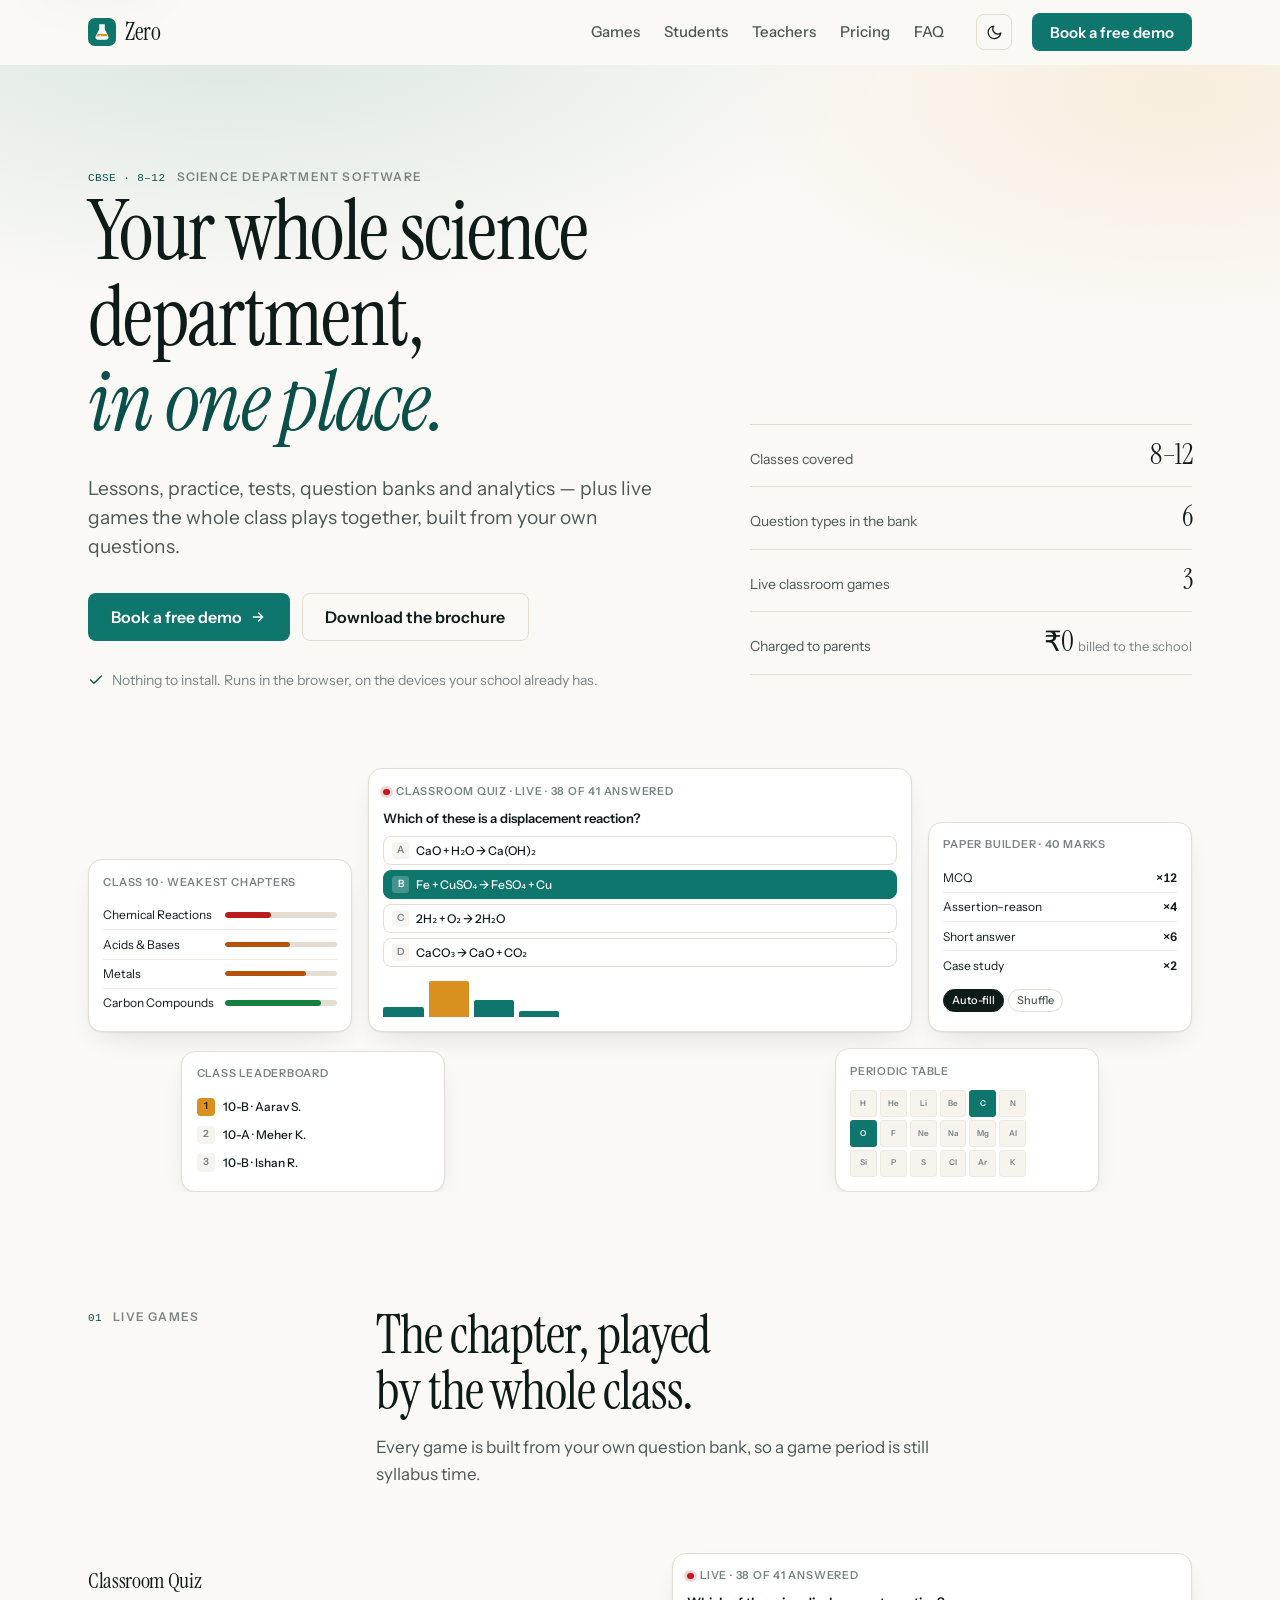
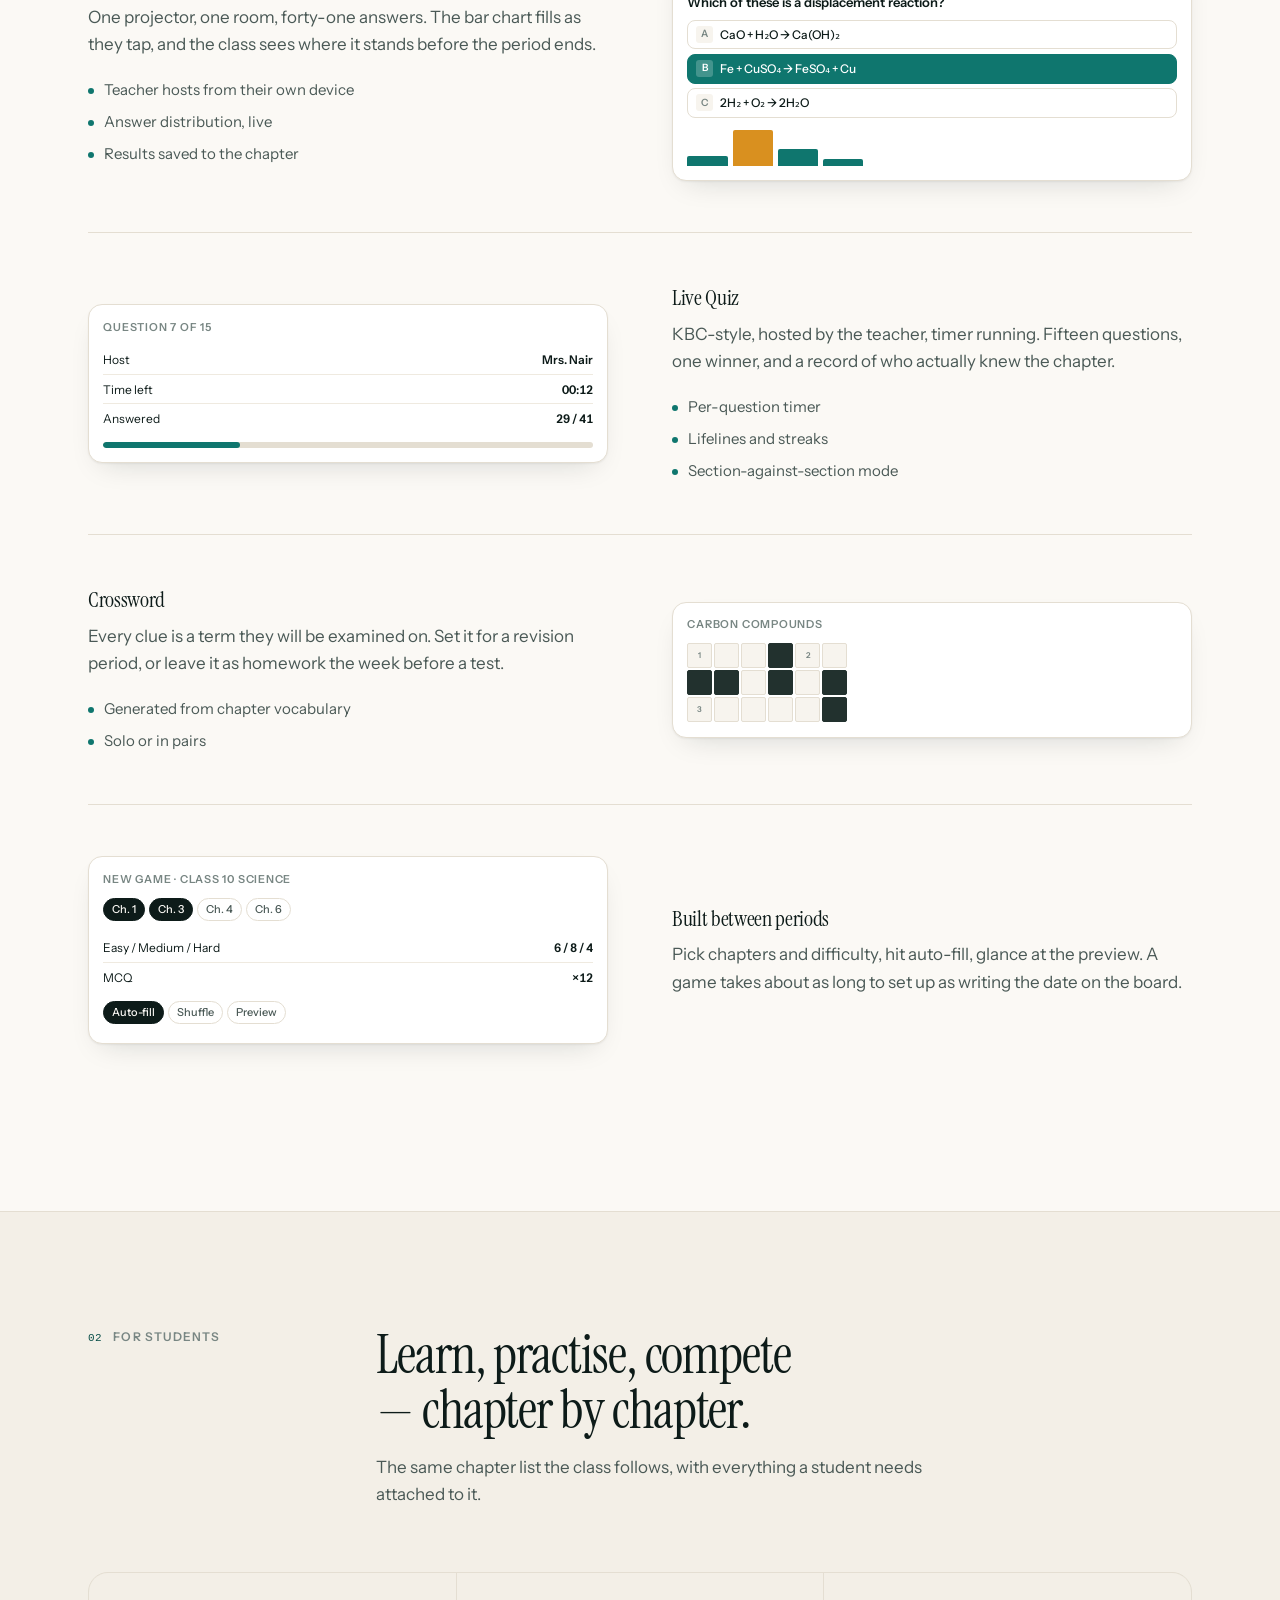
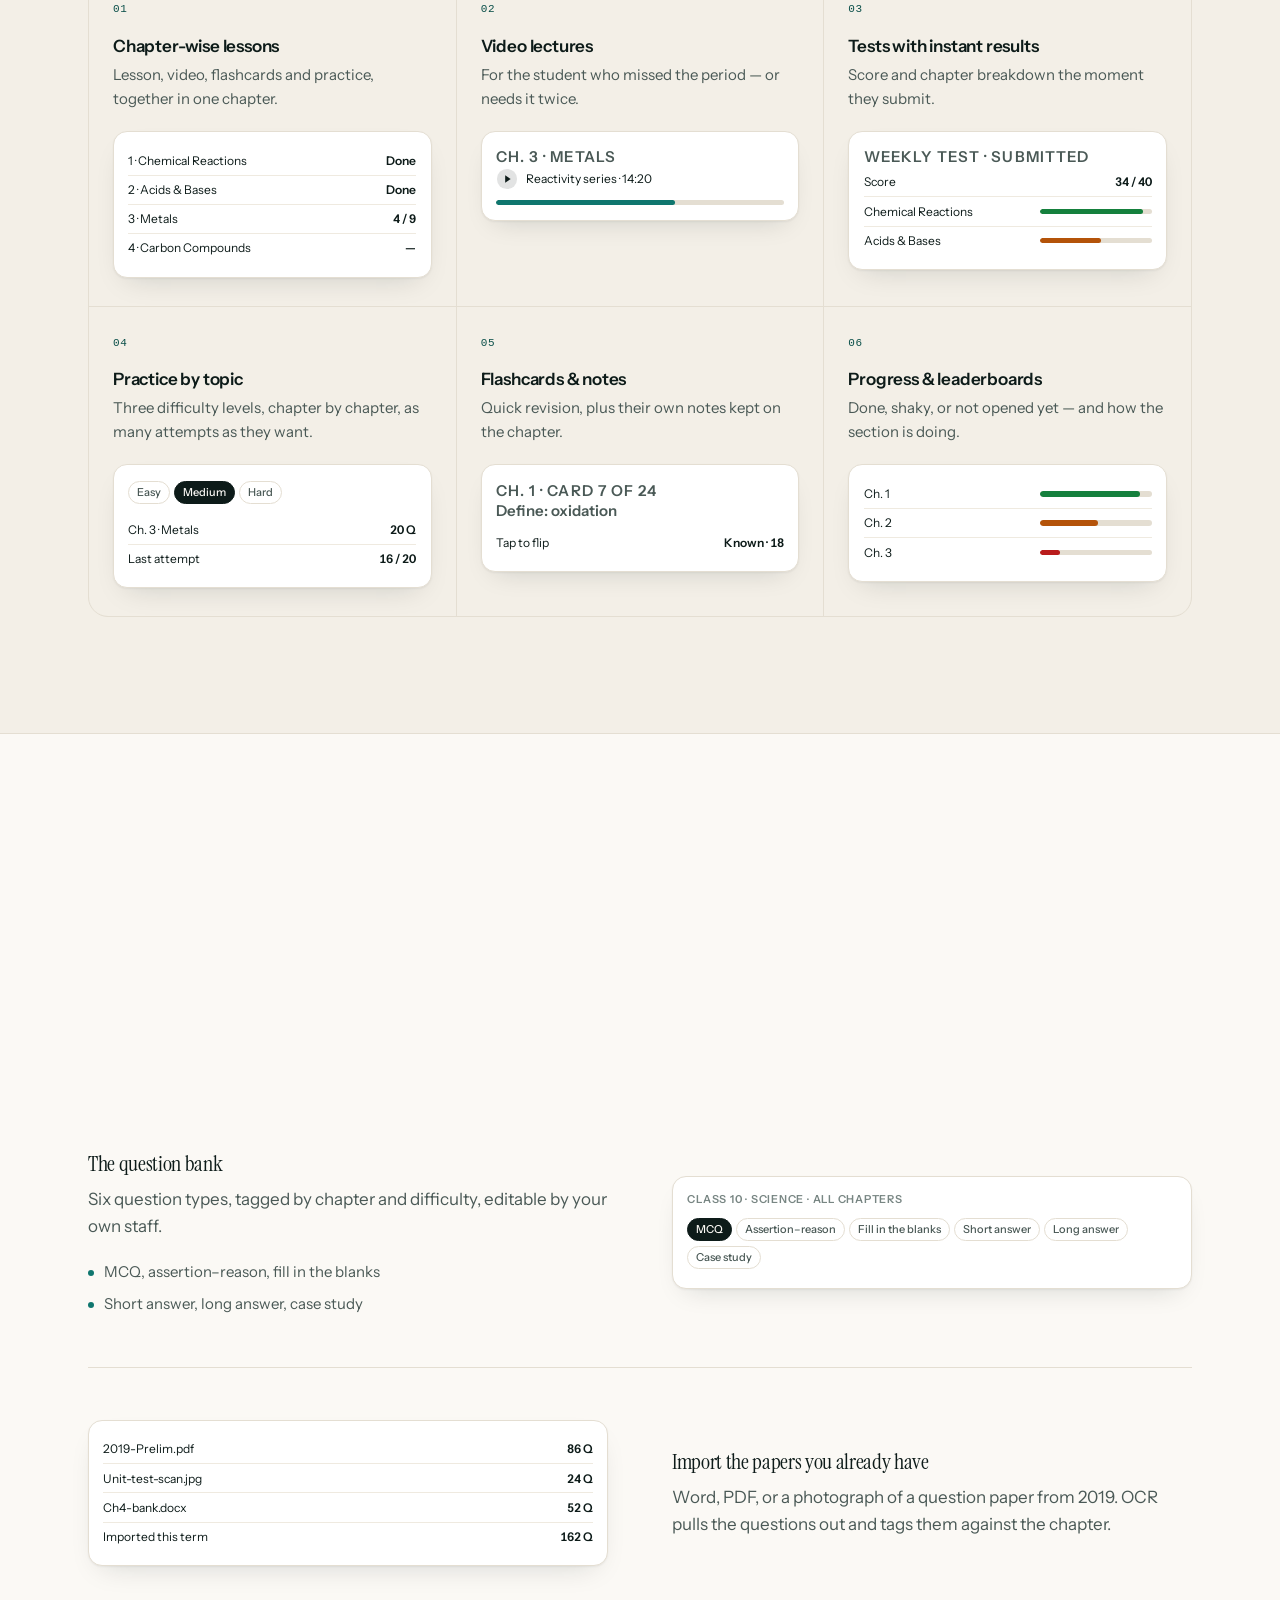
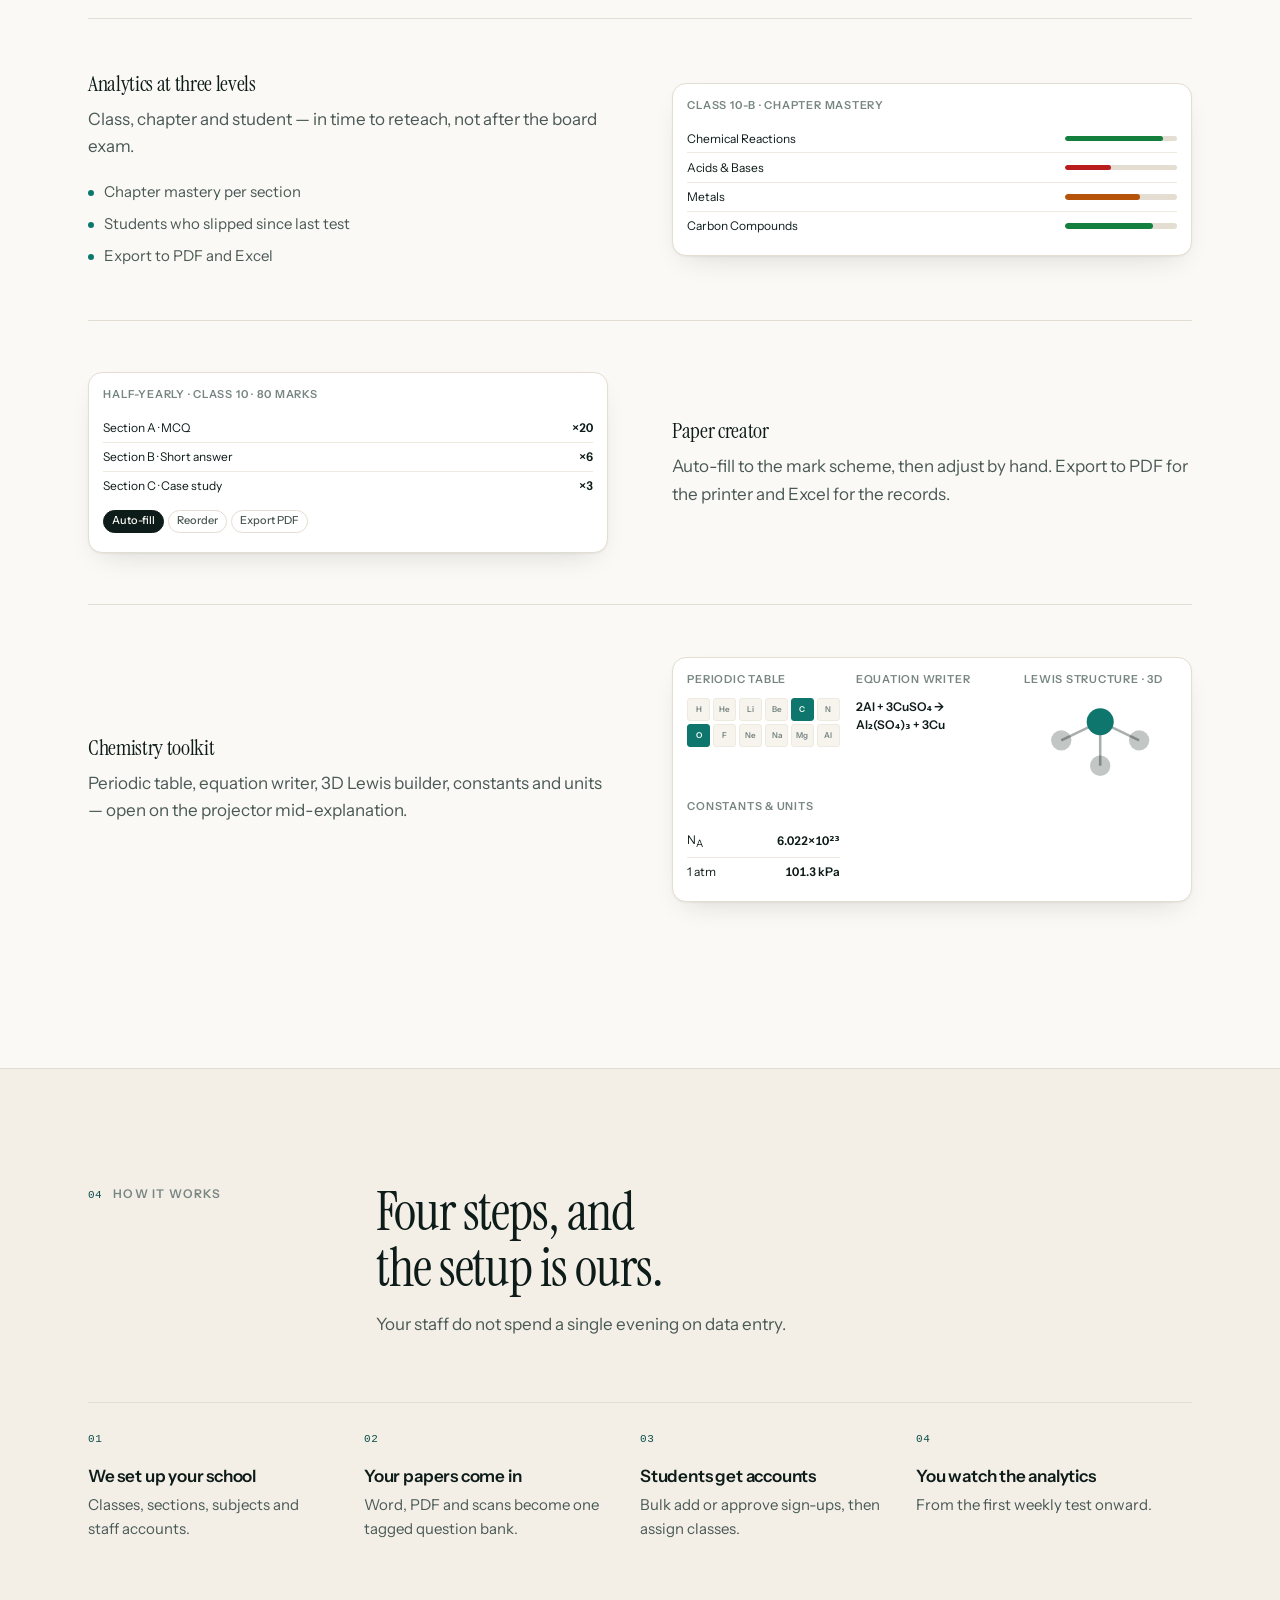
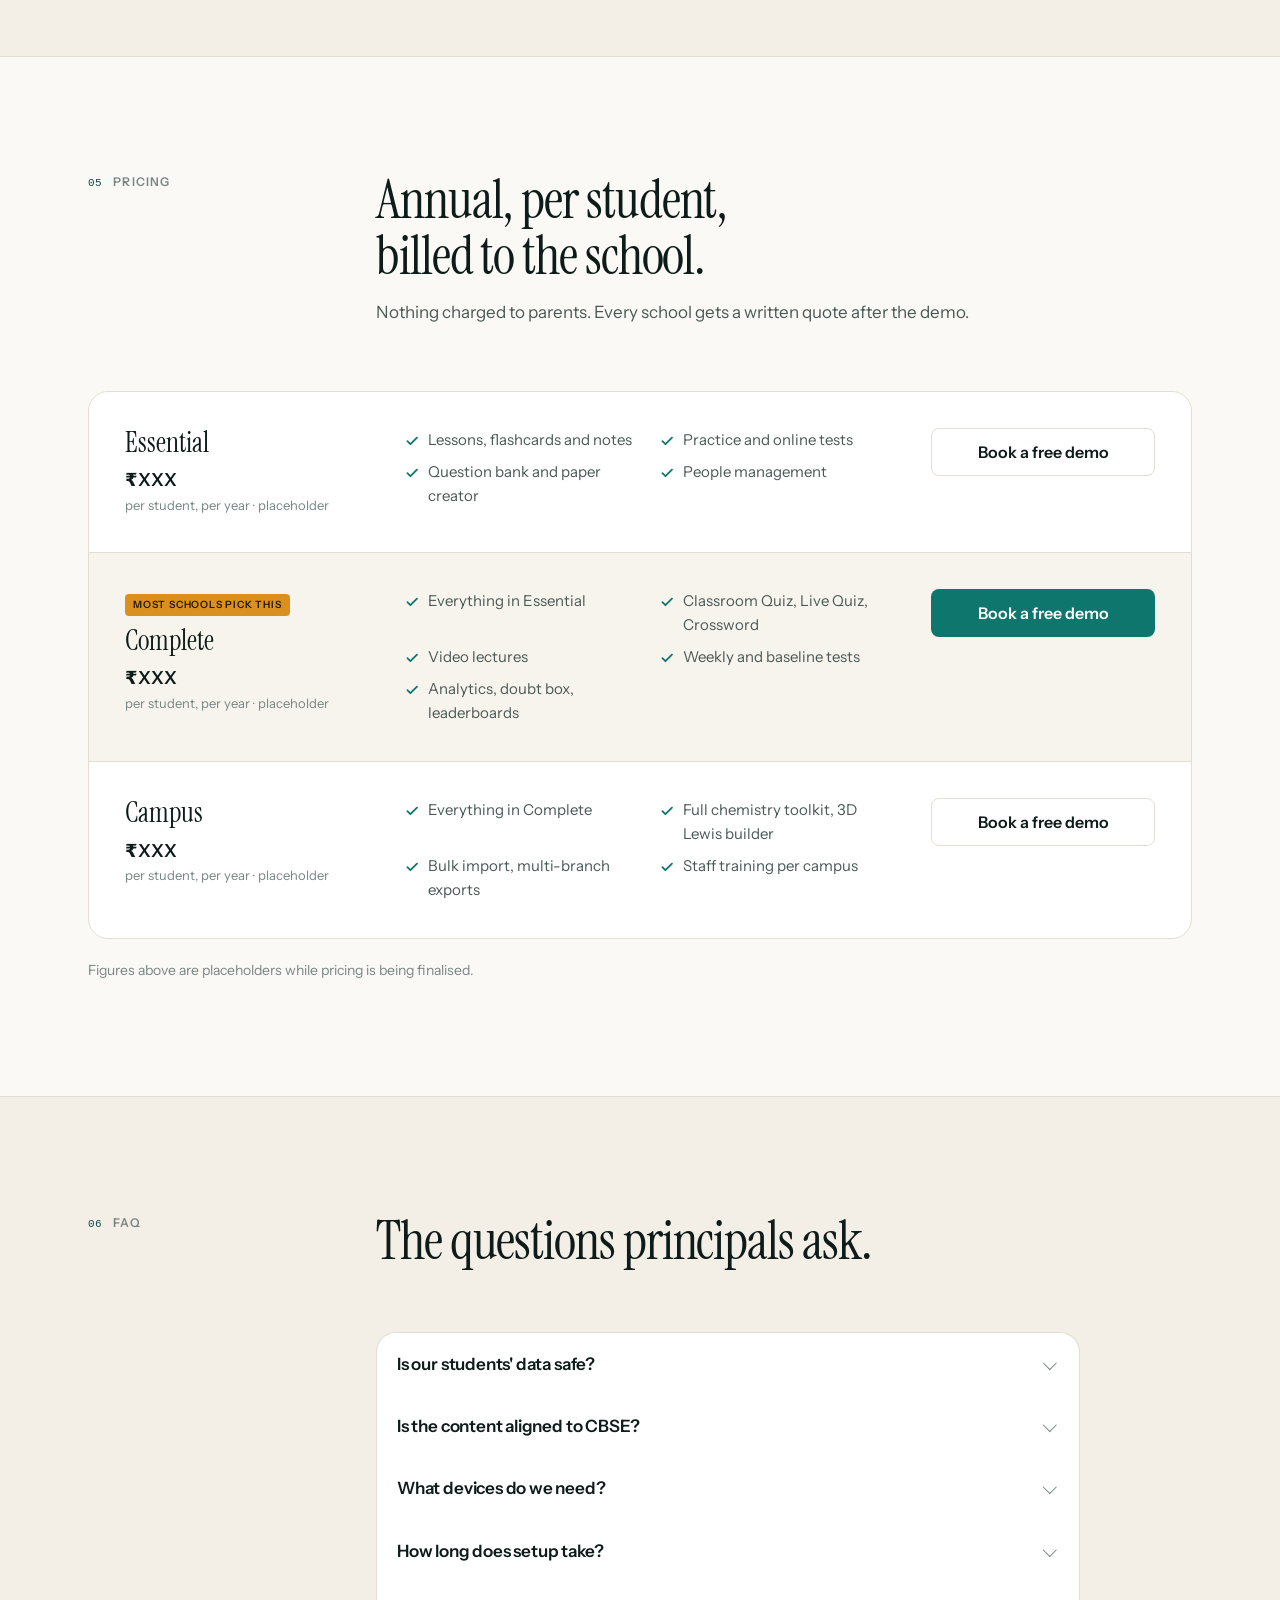
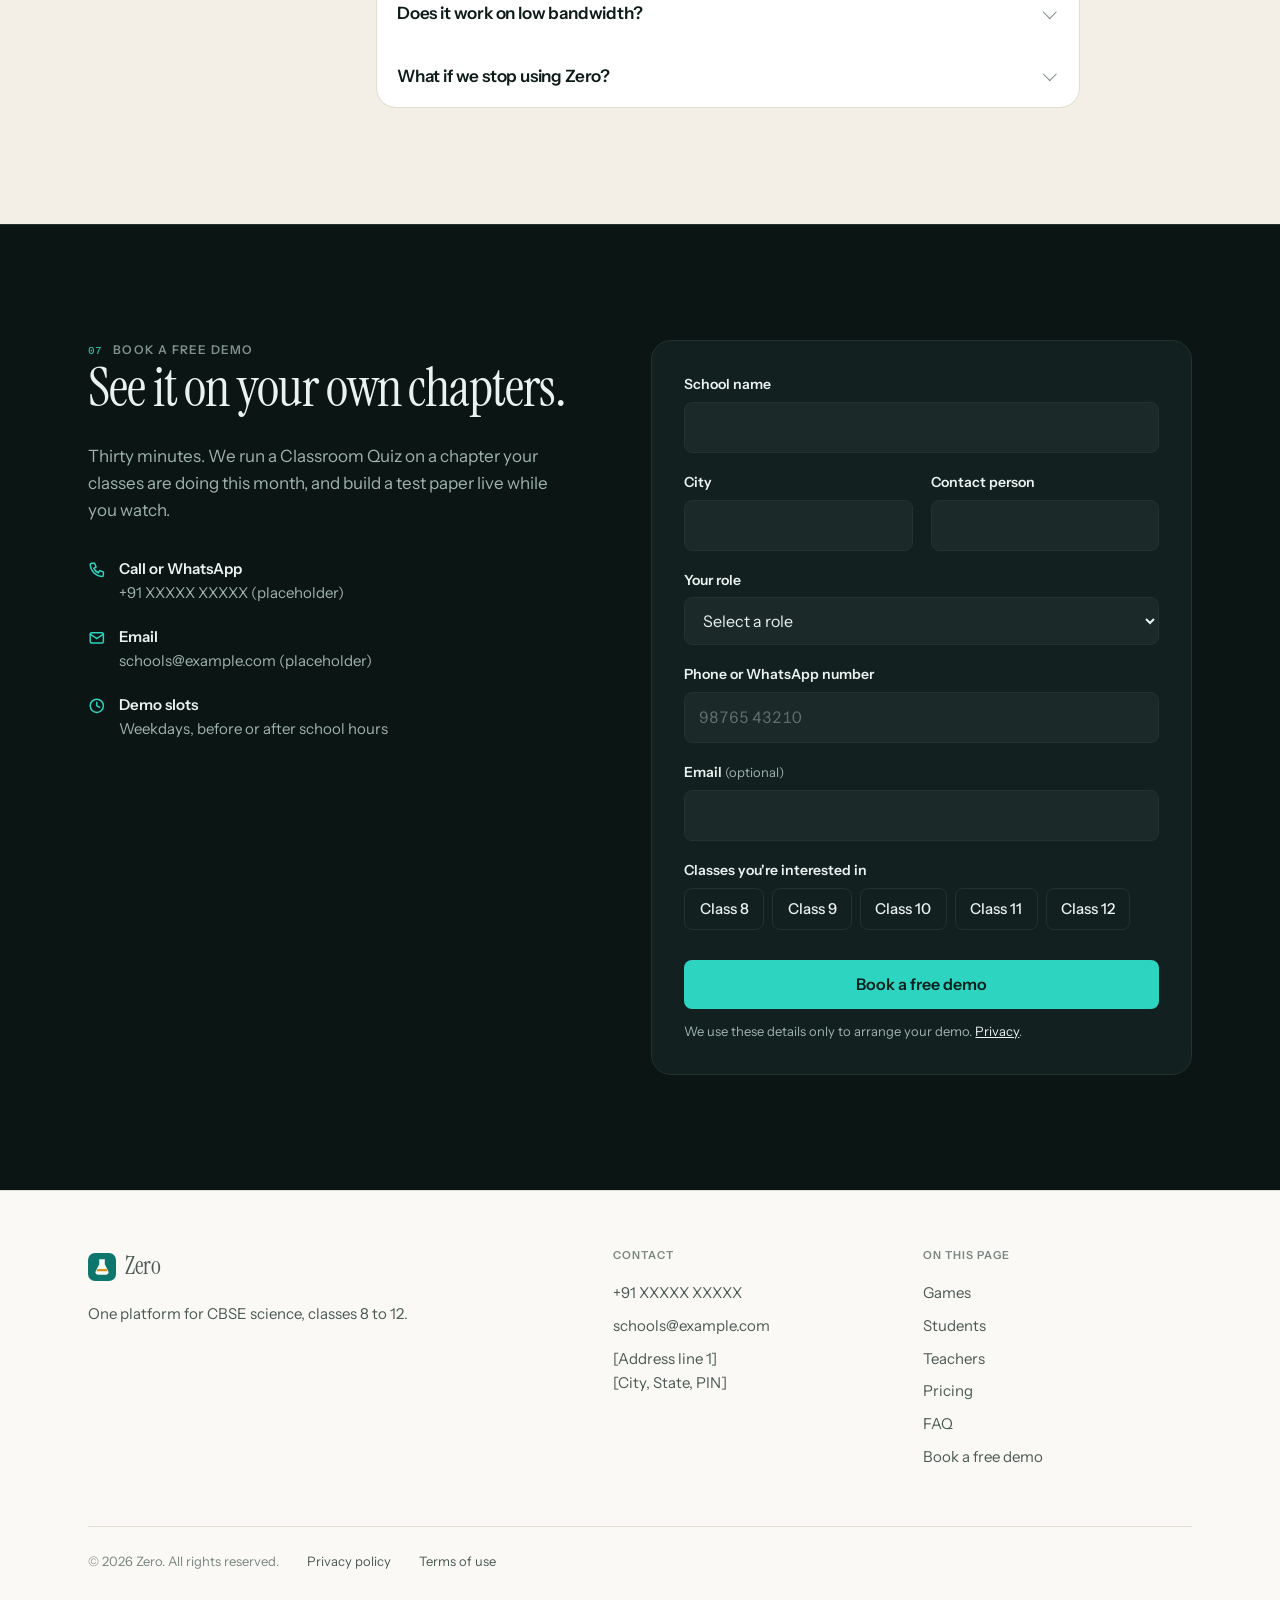
==== index.html @ 26836504 "minus" ====
<!doctype html>
<html lang="en-IN">
<head>
<meta charset="utf-8">
<meta name="viewport" content="width=device-width, initial-scale=1, viewport-fit=cover">

<!-- TODO: brand name, logo and domain are placeholders ("Zero"). Swap before launch. -->
<title>Zero — run your entire science department: learn, practise, test, play</title>
<meta name="description" content="One platform for CBSE science, classes 8 to 12. Lessons, practice and tests for students; question banks, papers, analytics and live classroom games for teachers. Book a free demo.">
<link rel="canonical" href="https://example.com/">

<meta property="og:type" content="website">
<meta property="og:site_name" content="Zero">
<meta property="og:title" content="Zero — run your entire science department">
<meta property="og:description" content="One platform for CBSE science, classes 8 to 12. Lessons, practice and tests for students; question banks, papers, analytics and live classroom games for teachers.">
<meta property="og:url" content="https://example.com/">
<!-- TODO: add a real 1200x630 og image at /og.png -->
<meta property="og:image" content="https://example.com/og.png">
<meta name="twitter:card" content="summary_large_image">
<meta name="theme-color" content="#fbf9f5" media="(prefers-color-scheme: light)">
<meta name="theme-color" content="#0a100f" media="(prefers-color-scheme: dark)">

<link rel="icon" href="data:image/svg+xml,%3Csvg xmlns=%27http://www.w3.org/2000/svg%27 viewBox=%270 0 40 40%27%3E%3Crect width=%2740%27 height=%2740%27 rx=%2710%27 fill=%27%230f766e%27/%3E%3Cpath d=%27M16 9h8v7l5 10a3.4 3.4 0 0 1-3 5H14a3.4 3.4 0 0 1-3-5l5-10z%27 fill=%27%23fff%27/%3E%3Cpath d=%27M13.4 23h13.2l1.4 3H12z%27 fill=%27%23d9901f%27/%3E%3C/svg%3E">

<link rel="preconnect" href="https://fonts.googleapis.com">
<link rel="preconnect" href="https://fonts.gstatic.com" crossorigin>
<link rel="stylesheet" href="https://fonts.googleapis.com/css2?family=Instrument+Sans:ital,wght@0,400..700;1,400..700&family=Instrument+Serif:ital@0;1&display=swap">
<link rel="stylesheet" href="styles.css">

<script>
  // Runs before first paint, so the chosen theme never flashes.
  (function () {
    var d = document.documentElement;
    d.classList.add('js-ok');

    var stored = null;
    try { stored = localStorage.getItem('theme'); } catch (e) {}
    var mql = window.matchMedia('(prefers-color-scheme: dark)');
    d.dataset.theme = stored === 'light' || stored === 'dark'
      ? stored
      : (mql.matches ? 'dark' : 'light');

    // keep following the OS until the visitor makes an explicit choice
    mql.addEventListener('change', function (e) {
      var s = null;
      try { s = localStorage.getItem('theme'); } catch (err) {}
      if (s !== 'light' && s !== 'dark') d.dataset.theme = e.matches ? 'dark' : 'light';
    });
  })();
</script>
</head>
<body>

<a class="skip" href="#main">Skip to content</a>

<header class="site-head" id="top">
  <div class="wrap head-in">
    <a class="brand" href="#top" aria-label="Zero, home">
      <svg viewBox="0 0 40 40" aria-hidden="true">
        <rect width="40" height="40" rx="10" fill="#0f766e"/>
        <path d="M16 9h8v7l5 10a3.4 3.4 0 0 1-3 5H14a3.4 3.4 0 0 1-3-5l5-10z" fill="#fff" fill-opacity=".97"/>
        <path d="M13.4 23h13.2l1.4 3H12z" fill="#d9901f"/>
        <circle cx="17.5" cy="25.5" r="1.1" fill="#fff"/><circle cx="22.3" cy="27" r=".9" fill="#fff"/>
      </svg>
      Zero
    </a>

    <nav class="nav" aria-label="Sections">
      <ul>
        <li><a href="#games">Games</a></li>
        <li><a href="#students">Students</a></li>
        <li><a href="#teachers">Teachers</a></li>
        <li><a href="#pricing">Pricing</a></li>
        <li><a href="#faq">FAQ</a></li>
      </ul>
    </nav>

    <button class="icon-btn" type="button" id="theme-toggle" aria-label="Switch to dark theme" title="Switch to dark theme">
      <svg class="i-moon" viewBox="0 0 24 24" fill="none" stroke="currentColor" stroke-width="1.8" stroke-linecap="round" stroke-linejoin="round" aria-hidden="true">
        <path d="M21 12.8A9 9 0 1 1 11.2 3a7 7 0 0 0 9.8 9.8z"/>
      </svg>
      <svg class="i-sun" viewBox="0 0 24 24" fill="none" stroke="currentColor" stroke-width="1.8" stroke-linecap="round" aria-hidden="true">
        <circle cx="12" cy="12" r="4.2"/>
        <path d="M12 2v2.5M12 19.5V22M2 12h2.5M19.5 12H22M4.9 4.9l1.8 1.8M17.3 17.3l1.8 1.8M19.1 4.9l-1.8 1.8M6.7 17.3l-1.8 1.8"/>
      </svg>
    </button>

    <div class="head-act"><a class="btn btn-primary btn-sm" href="#demo">Book a free demo</a></div>

    <details class="menu">
      <summary aria-label="Open menu">
        <svg width="16" height="16" viewBox="0 0 24 24" fill="none" stroke="currentColor" stroke-width="2" stroke-linecap="round" aria-hidden="true"><path d="M4 7h16M4 12h16M4 17h16"/></svg>
        Menu
      </summary>
      <div class="menu-panel">
        <a href="#games">Games</a>
        <a href="#students">Students</a>
        <a href="#teachers">Teachers</a>
        <a href="#pricing">Pricing</a>
        <a href="#faq">FAQ</a>
        <a class="btn btn-primary btn-block" href="#demo">Book a free demo</a>
      </div>
    </details>
  </div>
</header>

<main id="main">

  <!-- ============================= HERO ============================= -->
  <section class="hero" aria-labelledby="hero-h">
    <div class="wrap">
      <div class="hero-grid">
        <div>
          <p class="label reveal"><span class="num">CBSE · 8–12</span> Science department software</p>
          <h1 id="hero-h" class="reveal">Your whole science department, <em class="flourish">in one place.</em></h1>
          <p class="lede reveal">Lessons, practice, tests, question banks and analytics — plus live games the whole class plays together, built from your own questions.</p>

          <div class="hero-cta reveal">
            <a class="btn btn-primary" href="#demo">
              Book a free demo
              <svg class="arrow" width="16" height="16" viewBox="0 0 24 24" fill="none" stroke="currentColor" stroke-width="2" stroke-linecap="round" stroke-linejoin="round" aria-hidden="true"><path d="M5 12h14M13 6l6 6-6 6"/></svg>
            </a>
            <!-- TODO: point to the real brochure PDF -->
            <a class="btn btn-line" href="#">Download the brochure</a>
          </div>

          <p class="hero-note reveal">
            <svg viewBox="0 0 24 24" fill="none" stroke="currentColor" stroke-width="2" stroke-linecap="round" stroke-linejoin="round" aria-hidden="true"><path d="M20 6 9 17l-5-5"/></svg>
            Nothing to install. Runs in the browser, on the devices your school already has.
          </p>
        </div>

        <dl class="facts reveal">
          <div><dt>Classes covered</dt><dd>8–12</dd></div>
          <div><dt>Question types in the bank</dt><dd>6</dd></div>
          <div><dt>Live classroom games</dt><dd>3</dd></div>
          <div><dt>Charged to parents</dt><dd>₹0 <span>billed to the school</span></dd></div>
        </dl>
      </div>
    </div>

    <!-- Product visual: drawn in HTML/CSS/SVG. Not a screenshot of real software. -->
    <div class="wrap">
      <div class="collage" role="img" aria-label="Illustration of the product: a live Classroom Quiz question with four options and the answer count, a chapter-weakness analytics panel, a test-paper builder, a class leaderboard, and the interactive periodic table.">
        <div class="ui c-analytics reveal">
          <p class="ui-head">Class 10 · weakest chapters</p>
          <div class="ui-row"><span>Chemical Reactions</span><span class="ui-meter"><i class="bad grow" style="width:41%"></i></span></div>
          <div class="ui-row"><span>Acids &amp; Bases</span><span class="ui-meter"><i class="mid grow" style="width:58%"></i></span></div>
          <div class="ui-row"><span>Metals</span><span class="ui-meter"><i class="mid grow" style="width:73%"></i></span></div>
          <div class="ui-row"><span>Carbon Compounds</span><span class="ui-meter"><i class="good grow" style="width:86%"></i></span></div>
        </div>

        <div class="ui c-quiz reveal">
          <p class="ui-head"><span class="dot"></span> Classroom Quiz · live · 38 of 41 answered</p>
          <p class="ui-q">Which of these is a displacement reaction?</p>
          <div class="ui-opt"><b>A</b> CaO + H₂O → Ca(OH)₂</div>
          <div class="ui-opt on"><b>B</b> Fe + CuSO₄ → FeSO₄ + Cu</div>
          <div class="ui-opt"><b>C</b> 2H₂ + O₂ → 2H₂O</div>
          <div class="ui-opt"><b>D</b> CaCO₃ → CaO + CO₂</div>
          <div class="ui-bars" style="margin-top:.7rem">
            <i class="grow" style="height:26%"></i><i class="pick grow" style="height:94%"></i><i class="grow" style="height:44%"></i><i class="grow" style="height:16%"></i>
          </div>
        </div>

        <div class="ui c-paper reveal">
          <p class="ui-head">Paper builder · 40 marks</p>
          <div class="ui-row"><span>MCQ</span><b>×12</b></div>
          <div class="ui-row"><span>Assertion–reason</span><b>×4</b></div>
          <div class="ui-row"><span>Short answer</span><b>×6</b></div>
          <div class="ui-row"><span>Case study</span><b>×2</b></div>
          <p style="margin:.6rem 0 0"><span class="ui-chip on">Auto-fill</span><span class="ui-chip">Shuffle</span></p>
        </div>

        <div class="ui c-lead reveal">
          <p class="ui-head">Class leaderboard</p>
          <div class="ui-rank top"><b>1</b> 10-B · Aarav S.</div>
          <div class="ui-rank"><b>2</b> 10-A · Meher K.</div>
          <div class="ui-rank"><b>3</b> 10-B · Ishan R.</div>
        </div>

        <div class="ui c-pt reveal">
          <p class="ui-head">Periodic table</p>
          <div class="ui-pt">
            <span>H</span><span>He</span><span>Li</span><span>Be</span><span class="hot">C</span><span>N</span>
            <span class="hot">O</span><span>F</span><span>Ne</span><span>Na</span><span>Mg</span><span>Al</span>
            <span>Si</span><span>P</span><span>S</span><span>Cl</span><span>Ar</span><span>K</span>
          </div>
        </div>
      </div>
    </div>
  </section>

  <!-- ===================== 01 — GAMES ===================== -->
  <section class="sec" id="games" aria-labelledby="games-h">
    <div class="wrap">
      <div class="sec-head">
        <p class="label reveal"><span class="num">01</span> Live games</p>
        <div>
          <h2 id="games-h" class="reveal">The chapter, played by the whole class.</h2>
          <p class="lede reveal">Every game is built from your own question bank, so a game period is still syllabus time.</p>
        </div>
      </div>

      <div class="rows">
        <div class="row">
          <div class="row-text reveal">
            <h3>Classroom Quiz</h3>
            <p>One projector, one room, forty-one answers. The bar chart fills as they tap, and the class sees where it stands before the period ends.</p>
            <ul class="row-list">
              <li>Teacher hosts from their own device</li>
              <li>Answer distribution, live</li>
              <li>Results saved to the chapter</li>
            </ul>
          </div>
          <div class="row-art reveal">
            <div class="ui">
              <p class="ui-head"><span class="dot"></span> Live · 38 of 41 answered</p>
              <p class="ui-q">Which of these is a displacement reaction?</p>
              <div class="ui-opt"><b>A</b> CaO + H₂O → Ca(OH)₂</div>
              <div class="ui-opt on"><b>B</b> Fe + CuSO₄ → FeSO₄ + Cu</div>
              <div class="ui-opt"><b>C</b> 2H₂ + O₂ → 2H₂O</div>
              <div class="ui-bars" style="margin-top:.6rem"><i class="grow" style="height:26%"></i><i class="pick grow" style="height:94%"></i><i class="grow" style="height:44%"></i><i class="grow" style="height:16%"></i></div>
            </div>
          </div>
        </div>

        <div class="row row-flip">
          <div class="row-text reveal">
            <h3>Live Quiz</h3>
            <p>KBC-style, hosted by the teacher, timer running. Fifteen questions, one winner, and a record of who actually knew the chapter.</p>
            <ul class="row-list">
              <li>Per-question timer</li>
              <li>Lifelines and streaks</li>
              <li>Section-against-section mode</li>
            </ul>
          </div>
          <div class="row-art reveal">
            <div class="ui">
              <p class="ui-head">Question 7 of 15</p>
              <div class="ui-row"><span>Host</span><b>Mrs. Nair</b></div>
              <div class="ui-row"><span>Time left</span><b>00:12</b></div>
              <div class="ui-row"><span>Answered</span><b>29 / 41</b></div>
              <div class="ui-meter" style="max-width:none;margin-top:.6rem"><i class="grow" style="width:28%"></i></div>
            </div>
          </div>
        </div>

        <div class="row">
          <div class="row-text reveal">
            <h3>Crossword</h3>
            <p>Every clue is a term they will be examined on. Set it for a revision period, or leave it as homework the week before a test.</p>
            <ul class="row-list">
              <li>Generated from chapter vocabulary</li>
              <li>Solo or in pairs</li>
            </ul>
          </div>
          <div class="row-art reveal">
            <div class="ui">
              <p class="ui-head">Carbon Compounds</p>
              <div class="ui-cross">
                <span class="lit">1</span><span class="lit"></span><span class="lit"></span><span class="off"></span><span class="lit">2</span><span class="lit"></span>
                <span class="off"></span><span class="off"></span><span class="lit"></span><span class="off"></span><span class="lit"></span><span class="off"></span>
                <span class="lit">3</span><span class="lit"></span><span class="lit"></span><span class="lit"></span><span class="lit"></span><span class="off"></span>
              </div>
            </div>
          </div>
        </div>

        <div class="row row-flip">
          <div class="row-text reveal">
            <h3>Built between periods</h3>
            <p>Pick chapters and difficulty, hit auto-fill, glance at the preview. A game takes about as long to set up as writing the date on the board.</p>
          </div>
          <div class="row-art reveal">
            <div class="ui">
              <p class="ui-head">New game · Class 10 Science</p>
              <p style="margin:0 0 .5rem"><span class="ui-chip on">Ch. 1</span><span class="ui-chip on">Ch. 3</span><span class="ui-chip">Ch. 4</span><span class="ui-chip">Ch. 6</span></p>
              <div class="ui-row"><span>Easy / Medium / Hard</span><b>6 / 8 / 4</b></div>
              <div class="ui-row"><span>MCQ</span><b>×12</b></div>
              <p style="margin:.6rem 0 0"><span class="ui-chip on">Auto-fill</span><span class="ui-chip">Shuffle</span><span class="ui-chip">Preview</span></p>
            </div>
          </div>
        </div>
      </div>
    </div>
  </section>

  <!-- ===================== 02 — STUDENTS ===================== -->
  <section class="sec sec-alt" id="students" aria-labelledby="learn-h">
    <div class="wrap">
      <div class="sec-head">
        <p class="label reveal"><span class="num">02</span> For students</p>
        <div>
          <h2 id="learn-h" class="reveal">Learn, practise, compete — chapter by chapter.</h2>
          <p class="lede reveal">The same chapter list the class follows, with everything a student needs attached to it.</p>
        </div>
      </div>

      <div class="cards reveal">
        <article class="card">
          <span class="n">01</span>
          <h3>Chapter-wise lessons</h3>
          <p>Lesson, video, flashcards and practice, together in one chapter.</p>
          <div class="card-art">
            <div class="ui">
              <div class="ui-row"><span>1 · Chemical Reactions</span><b>Done</b></div>
              <div class="ui-row"><span>2 · Acids &amp; Bases</span><b>Done</b></div>
              <div class="ui-row"><span>3 · Metals</span><b>4 / 9</b></div>
              <div class="ui-row"><span>4 · Carbon Compounds</span><b>—</b></div>
            </div>
          </div>
        </article>

        <article class="card">
          <span class="n">02</span>
          <h3>Video lectures</h3>
          <p>For the student who missed the period — or needs it twice.</p>
          <div class="card-art">
            <div class="ui">
              <p class="ui-head">Ch. 3 · Metals</p>
              <div style="display:flex;align-items:center;gap:.5rem">
                <svg width="22" height="22" viewBox="0 0 24 24" aria-hidden="true"><circle cx="12" cy="12" r="11" fill="currentColor" opacity=".12"/><path d="M10 8l6 4-6 4z" fill="currentColor"/></svg>
                <span>Reactivity series · 14:20</span>
              </div>
              <div class="ui-meter" style="max-width:none;margin-top:.6rem"><i class="grow" style="width:62%"></i></div>
            </div>
          </div>
        </article>

        <article class="card">
          <span class="n">03</span>
          <h3>Tests with instant results</h3>
          <p>Score and chapter breakdown the moment they submit.</p>
          <div class="card-art">
            <div class="ui">
              <p class="ui-head">Weekly test · submitted</p>
              <div class="ui-row"><span>Score</span><b>34 / 40</b></div>
              <div class="ui-row"><span>Chemical Reactions</span><span class="ui-meter"><i class="good grow" style="width:92%"></i></span></div>
              <div class="ui-row"><span>Acids &amp; Bases</span><span class="ui-meter"><i class="mid grow" style="width:55%"></i></span></div>
            </div>
          </div>
        </article>

        <article class="card">
          <span class="n">04</span>
          <h3>Practice by topic</h3>
          <p>Three difficulty levels, chapter by chapter, as many attempts as they want.</p>
          <div class="card-art">
            <div class="ui">
              <p style="margin:0 0 .4rem"><span class="ui-chip">Easy</span><span class="ui-chip on">Medium</span><span class="ui-chip">Hard</span></p>
              <div class="ui-row"><span>Ch. 3 · Metals</span><b>20 Q</b></div>
              <div class="ui-row"><span>Last attempt</span><b>16 / 20</b></div>
            </div>
          </div>
        </article>

        <article class="card">
          <span class="n">05</span>
          <h3>Flashcards &amp; notes</h3>
          <p>Quick revision, plus their own notes kept on the chapter.</p>
          <div class="card-art">
            <div class="ui">
              <p class="ui-head">Ch. 1 · card 7 of 24</p>
              <p class="ui-q" style="margin:0 0 .4rem">Define: oxidation</p>
              <div class="ui-row"><span>Tap to flip</span><b>Known · 18</b></div>
            </div>
          </div>
        </article>

        <article class="card">
          <span class="n">06</span>
          <h3>Progress &amp; leaderboards</h3>
          <p>Done, shaky, or not opened yet — and how the section is doing.</p>
          <div class="card-art">
            <div class="ui">
              <div class="ui-row"><span>Ch. 1</span><span class="ui-meter"><i class="good grow" style="width:90%"></i></span></div>
              <div class="ui-row"><span>Ch. 2</span><span class="ui-meter"><i class="mid grow" style="width:52%"></i></span></div>
              <div class="ui-row"><span>Ch. 3</span><span class="ui-meter"><i class="bad grow" style="width:18%"></i></span></div>
            </div>
          </div>
        </article>
      </div>
    </div>
  </section>

  <!-- ===================== 03 — TEACHERS ===================== -->
  <section class="sec" id="teachers" aria-labelledby="teach-h">
    <div class="wrap">
      <div class="sec-head">
        <p class="label reveal"><span class="num">03</span> For teachers &amp; staff</p>
        <div>
          <h2 id="teach-h" class="reveal">One question bank. Everything else comes out of it.</h2>
          <p class="lede reveal">Papers, tests, games and analytics all draw on the same tagged set of questions — the one your department already owns.</p>
        </div>
      </div>

      <div class="rows">
        <div class="row">
          <div class="row-text reveal">
            <h3>The question bank</h3>
            <p>Six question types, tagged by chapter and difficulty, editable by your own staff.</p>
            <ul class="row-list">
              <li>MCQ, assertion–reason, fill in the blanks</li>
              <li>Short answer, long answer, case study</li>
            </ul>
          </div>
          <div class="row-art reveal">
            <div class="ui">
              <p class="ui-head">Class 10 · Science · all chapters</p>
              <p style="margin:0"><span class="ui-chip on">MCQ</span><span class="ui-chip">Assertion–reason</span><span class="ui-chip">Fill in the blanks</span><span class="ui-chip">Short answer</span><span class="ui-chip">Long answer</span><span class="ui-chip">Case study</span></p>
            </div>
          </div>
        </div>

        <div class="row row-flip">
          <div class="row-text reveal">
            <h3>Import the papers you already have</h3>
            <p>Word, PDF, or a photograph of a question paper from 2019. OCR pulls the questions out and tags them against the chapter.</p>
          </div>
          <div class="row-art reveal">
            <div class="ui">
              <div class="ui-row"><span>2019-Prelim.pdf</span><b>86 Q</b></div>
              <div class="ui-row"><span>Unit-test-scan.jpg</span><b>24 Q</b></div>
              <div class="ui-row"><span>Ch4-bank.docx</span><b>52 Q</b></div>
              <div class="ui-row"><span>Imported this term</span><b>162 Q</b></div>
            </div>
          </div>
        </div>

        <div class="row">
          <div class="row-text reveal">
            <h3>Analytics at three levels</h3>
            <p>Class, chapter and student — in time to reteach, not after the board exam.</p>
            <ul class="row-list">
              <li>Chapter mastery per section</li>
              <li>Students who slipped since last test</li>
              <li>Export to PDF and Excel</li>
            </ul>
          </div>
          <div class="row-art reveal">
            <div class="ui">
              <p class="ui-head">Class 10-B · chapter mastery</p>
              <div class="ui-row"><span>Chemical Reactions</span><span class="ui-meter"><i class="good grow" style="width:88%"></i></span></div>
              <div class="ui-row"><span>Acids &amp; Bases</span><span class="ui-meter"><i class="bad grow" style="width:41%"></i></span></div>
              <div class="ui-row"><span>Metals</span><span class="ui-meter"><i class="mid grow" style="width:67%"></i></span></div>
              <div class="ui-row"><span>Carbon Compounds</span><span class="ui-meter"><i class="good grow" style="width:79%"></i></span></div>
            </div>
          </div>
        </div>

        <div class="row row-flip">
          <div class="row-text reveal">
            <h3>Paper creator</h3>
            <p>Auto-fill to the mark scheme, then adjust by hand. Export to PDF for the printer and Excel for the records.</p>
          </div>
          <div class="row-art reveal">
            <div class="ui">
              <p class="ui-head">Half-yearly · Class 10 · 80 marks</p>
              <div class="ui-row"><span>Section A · MCQ</span><b>×20</b></div>
              <div class="ui-row"><span>Section B · Short answer</span><b>×6</b></div>
              <div class="ui-row"><span>Section C · Case study</span><b>×3</b></div>
              <p style="margin:.6rem 0 0"><span class="ui-chip on">Auto-fill</span><span class="ui-chip">Reorder</span><span class="ui-chip">Export PDF</span></p>
            </div>
          </div>
        </div>

        <div class="row">
          <div class="row-text reveal">
            <h3>Chemistry toolkit</h3>
            <p>Periodic table, equation writer, 3D Lewis builder, constants and units — open on the projector mid-explanation.</p>
          </div>
          <div class="row-art reveal">
            <div class="ui" style="display:grid;gap:1rem;grid-template-columns:repeat(auto-fit,minmax(9rem,1fr))">
              <div>
                <p class="ui-head">Periodic table</p>
                <div class="ui-pt">
                  <span>H</span><span>He</span><span>Li</span><span>Be</span><span class="hot">C</span><span>N</span>
                  <span class="hot">O</span><span>F</span><span>Ne</span><span>Na</span><span>Mg</span><span>Al</span>
                </div>
              </div>
              <div>
                <p class="ui-head">Equation writer</p>
                <p style="margin:0;font-weight:600">2Al + 3CuSO₄ →<br>Al₂(SO₄)₃ + 3Cu</p>
              </div>
              <div>
                <p class="ui-head">Lewis structure · 3D</p>
                <svg viewBox="0 0 90 50" style="width:100%;height:auto" aria-hidden="true">
                  <line x1="22" y1="25" x2="45" y2="14" stroke="currentColor" stroke-width="1.5" opacity=".35"/>
                  <line x1="45" y1="14" x2="68" y2="25" stroke="currentColor" stroke-width="1.5" opacity=".35"/>
                  <line x1="45" y1="14" x2="45" y2="40" stroke="currentColor" stroke-width="1.5" opacity=".35"/>
                  <circle cx="45" cy="14" r="8" fill="#0f766e"/>
                  <circle cx="22" cy="25" r="6" fill="currentColor" opacity=".25"/>
                  <circle cx="68" cy="25" r="6" fill="currentColor" opacity=".25"/>
                  <circle cx="45" cy="40" r="6" fill="currentColor" opacity=".25"/>
                </svg>
              </div>
              <div>
                <p class="ui-head">Constants &amp; units</p>
                <div class="ui-row"><span>N<sub>A</sub></span><b>6.022×10²³</b></div>
                <div class="ui-row"><span>1 atm</span><b>101.3 kPa</b></div>
              </div>
            </div>
          </div>
        </div>
      </div>
    </div>
  </section>

  <!-- ===================== 04 — HOW IT WORKS ===================== -->
  <section class="sec sec-alt" id="how" aria-labelledby="how-h">
    <div class="wrap">
      <div class="sec-head">
        <p class="label reveal"><span class="num">04</span> How it works</p>
        <div>
          <h2 id="how-h" class="reveal">Four steps, and the setup is ours.</h2>
          <p class="lede reveal">Your staff do not spend a single evening on data entry.</p>
        </div>
      </div>

      <ol class="steps">
        <li class="step reveal">
          <h3>We set up your school</h3>
          <p>Classes, sections, subjects and staff accounts.</p>
        </li>
        <li class="step reveal">
          <h3>Your papers come in</h3>
          <p>Word, PDF and scans become one tagged question bank.</p>
        </li>
        <li class="step reveal">
          <h3>Students get accounts</h3>
          <p>Bulk add or approve sign-ups, then assign classes.</p>
        </li>
        <li class="step reveal">
          <h3>You watch the analytics</h3>
          <p>From the first weekly test onward.</p>
        </li>
      </ol>
    </div>
  </section>

  <!-- ===================== 05 — PRICING ===================== -->
  <section class="sec" id="pricing" aria-labelledby="price-h">
    <div class="wrap">
      <div class="sec-head">
        <p class="label reveal"><span class="num">05</span> Pricing</p>
        <div>
          <h2 id="price-h" class="reveal">Annual, per student, billed to the school.</h2>
          <p class="lede reveal">Nothing charged to parents. Every school gets a written quote after the demo.</p>
        </div>
      </div>

      <!-- TODO: PLACEHOLDER PRICING. Replace every ₹XXX with the real annual per-student
           figure, and add minimum student counts, before this page goes live. -->
      <div class="plans reveal">
        <article class="plan">
          <div class="plan-id">
            <div class="p-name">Essential</div>
            <div class="p-price">₹XXX<span>per student, per year · placeholder</span></div>
          </div>
          <ul class="plan-feat">
            <li><svg viewBox="0 0 24 24" fill="none" stroke="currentColor" stroke-width="3" stroke-linecap="round" stroke-linejoin="round" aria-hidden="true"><path d="M20 6 9 17l-5-5"/></svg>Lessons, flashcards and notes</li>
            <li><svg viewBox="0 0 24 24" fill="none" stroke="currentColor" stroke-width="3" stroke-linecap="round" stroke-linejoin="round" aria-hidden="true"><path d="M20 6 9 17l-5-5"/></svg>Practice and online tests</li>
            <li><svg viewBox="0 0 24 24" fill="none" stroke="currentColor" stroke-width="3" stroke-linecap="round" stroke-linejoin="round" aria-hidden="true"><path d="M20 6 9 17l-5-5"/></svg>Question bank and paper creator</li>
            <li><svg viewBox="0 0 24 24" fill="none" stroke="currentColor" stroke-width="3" stroke-linecap="round" stroke-linejoin="round" aria-hidden="true"><path d="M20 6 9 17l-5-5"/></svg>People management</li>
          </ul>
          <a class="btn btn-line btn-block" href="#demo">Book a free demo</a>
        </article>

        <article class="plan pop">
          <div class="plan-id">
            <span class="p-flag">Most schools pick this</span>
            <div class="p-name">Complete</div>
            <div class="p-price">₹XXX<span>per student, per year · placeholder</span></div>
          </div>
          <ul class="plan-feat">
            <li><svg viewBox="0 0 24 24" fill="none" stroke="currentColor" stroke-width="3" stroke-linecap="round" stroke-linejoin="round" aria-hidden="true"><path d="M20 6 9 17l-5-5"/></svg>Everything in Essential</li>
            <li><svg viewBox="0 0 24 24" fill="none" stroke="currentColor" stroke-width="3" stroke-linecap="round" stroke-linejoin="round" aria-hidden="true"><path d="M20 6 9 17l-5-5"/></svg>Classroom Quiz, Live Quiz, Crossword</li>
            <li><svg viewBox="0 0 24 24" fill="none" stroke="currentColor" stroke-width="3" stroke-linecap="round" stroke-linejoin="round" aria-hidden="true"><path d="M20 6 9 17l-5-5"/></svg>Video lectures</li>
            <li><svg viewBox="0 0 24 24" fill="none" stroke="currentColor" stroke-width="3" stroke-linecap="round" stroke-linejoin="round" aria-hidden="true"><path d="M20 6 9 17l-5-5"/></svg>Weekly and baseline tests</li>
            <li><svg viewBox="0 0 24 24" fill="none" stroke="currentColor" stroke-width="3" stroke-linecap="round" stroke-linejoin="round" aria-hidden="true"><path d="M20 6 9 17l-5-5"/></svg>Analytics, doubt box, leaderboards</li>
          </ul>
          <a class="btn btn-primary btn-block" href="#demo">Book a free demo</a>
        </article>

        <article class="plan">
          <div class="plan-id">
            <div class="p-name">Campus</div>
            <div class="p-price">₹XXX<span>per student, per year · placeholder</span></div>
          </div>
          <ul class="plan-feat">
            <li><svg viewBox="0 0 24 24" fill="none" stroke="currentColor" stroke-width="3" stroke-linecap="round" stroke-linejoin="round" aria-hidden="true"><path d="M20 6 9 17l-5-5"/></svg>Everything in Complete</li>
            <li><svg viewBox="0 0 24 24" fill="none" stroke="currentColor" stroke-width="3" stroke-linecap="round" stroke-linejoin="round" aria-hidden="true"><path d="M20 6 9 17l-5-5"/></svg>Full chemistry toolkit, 3D Lewis builder</li>
            <li><svg viewBox="0 0 24 24" fill="none" stroke="currentColor" stroke-width="3" stroke-linecap="round" stroke-linejoin="round" aria-hidden="true"><path d="M20 6 9 17l-5-5"/></svg>Bulk import, multi-branch exports</li>
            <li><svg viewBox="0 0 24 24" fill="none" stroke="currentColor" stroke-width="3" stroke-linecap="round" stroke-linejoin="round" aria-hidden="true"><path d="M20 6 9 17l-5-5"/></svg>Staff training per campus</li>
          </ul>
          <a class="btn btn-line btn-block" href="#demo">Book a free demo</a>
        </article>
      </div>

      <p class="p-note reveal">Figures above are placeholders while pricing is being finalised.</p>
    </div>
  </section>

  <!--
    ============================ TESTIMONIALS ============================
    Deliberately absent. Real, attributed quotes from schools that have
    actually used the platform go here — principal or HOD name, designation,
    school name and city, with written permission on file.
    Do not fill this with sample or illustrative quotes.
  -->

  <!-- ===================== 06 — FAQ ===================== -->
  <section class="sec sec-alt" id="faq" aria-labelledby="faq-h">
    <div class="wrap">
      <div class="sec-head">
        <p class="label reveal"><span class="num">06</span> FAQ</p>
        <div>
          <h2 id="faq-h" class="reveal">The questions principals ask.</h2>
        </div>
      </div>

      <div class="faq-stack reveal">
        <details>
          <summary>Is our students' data safe?</summary>
          <div class="faq-panel"><div>
            <!-- TODO: confirm hosting provider/region and the retention window, then state them here. -->
            <p>The school owns its data. We store only what runs classes, never sell it, and show no ads. Hosting region, retention and data-processing terms are confirmed in writing before you sign.</p>
          </div></div>
        </details>

        <details>
          <summary>Is the content aligned to CBSE?</summary>
          <div class="faq-panel"><div>
            <p>Organised chapter-wise by the CBSE syllabus for classes 8 to 12. Your staff can add or edit questions in any chapter.</p>
          </div></div>
        </details>

        <details>
          <summary>What devices do we need?</summary>
          <div class="faq-panel"><div>
            <p>A browser, on what you already have. Classroom Quiz needs one projector or TV plus the teacher's device; students can practise on a lab computer or their own phone.</p>
          </div></div>
        </details>

        <details>
          <summary>How long does setup take?</summary>
          <div class="faq-panel"><div>
            <!-- TODO: replace with the real typical onboarding timeline once schools are live. -->
            <p>We do it: classes, sections, subjects, staff accounts. Typical onboarding is about <strong>[X working days]</strong> — a placeholder until we commit to a date in your quote.</p>
          </div></div>
        </details>

        <details>
          <summary>Does it work on low bandwidth?</summary>
          <div class="faq-panel"><div>
            <!-- TODO: confirm the minimum workable bandwidth for Live Quiz and state it here. -->
            <p>Lessons, practice and tests are text-and-diagram based, so they are light. Video is the one part that needs bandwidth. We test the live games on your connection during the demo.</p>
          </div></div>
        </details>

        <details>
          <summary>What if we stop using Zero?</summary>
          <div class="faq-panel"><div>
            <p>You take it with you. Question banks, papers and results export to PDF and Excel at any time, including on the way out.</p>
          </div></div>
        </details>
      </div>
    </div>
  </section>

  <!-- ===================== DEMO REQUEST ===================== -->
  <section class="sec invert" id="demo" aria-labelledby="demo-h">
    <div class="wrap">
      <div class="demo-grid">
        <div>
          <p class="label reveal"><span class="num">07</span> Book a free demo</p>
          <h2 id="demo-h" class="reveal">See it on your own chapters.</h2>
          <p class="lede reveal" style="color:var(--inv-ink-2)">Thirty minutes. We run a Classroom Quiz on a chapter your classes are doing this month, and build a test paper live while you watch.</p>

          <ul class="reach reveal">
            <li>
              <svg viewBox="0 0 24 24" fill="none" stroke="currentColor" stroke-width="2" stroke-linecap="round" aria-hidden="true"><path d="M5 3h4l2 5-3 2a12 12 0 0 0 6 6l2-3 5 2v4a2 2 0 0 1-2 2A17 17 0 0 1 3 5a2 2 0 0 1 2-2z"/></svg>
              <span><b>Call or WhatsApp</b>+91 XXXXX XXXXX <span class="hint">(placeholder)</span></span>
            </li>
            <li>
              <svg viewBox="0 0 24 24" fill="none" stroke="currentColor" stroke-width="2" stroke-linecap="round" aria-hidden="true"><rect x="3" y="5" width="18" height="14" rx="2"/><path d="M3 7l9 6 9-6"/></svg>
              <span><b>Email</b>schools@example.com <span class="hint">(placeholder)</span></span>
            </li>
            <li>
              <svg viewBox="0 0 24 24" fill="none" stroke="currentColor" stroke-width="2" stroke-linecap="round" aria-hidden="true"><circle cx="12" cy="12" r="9"/><path d="M12 7v5l4 2"/></svg>
              <span><b>Demo slots</b>Weekdays, before or after school hours</span>
            </li>
          </ul>
        </div>

        <div class="form-card reveal">
          <form id="demo-form" novalidate>
            <div class="fields">
              <div class="field span2">
                <label for="school">School name</label>
                <input id="school" name="school" type="text" autocomplete="organization" required aria-describedby="err-school">
                <p class="err" id="err-school" data-error-for="school"></p>
              </div>

              <div class="field">
                <label for="city">City</label>
                <input id="city" name="city" type="text" autocomplete="address-level2" required aria-describedby="err-city">
                <p class="err" id="err-city" data-error-for="city"></p>
              </div>

              <div class="field">
                <label for="person">Contact person</label>
                <input id="person" name="person" type="text" autocomplete="name" required aria-describedby="err-person">
                <p class="err" id="err-person" data-error-for="person"></p>
              </div>

              <div class="field span2">
                <label for="role">Your role</label>
                <select id="role" name="role" required aria-describedby="err-role">
                  <option value="">Select a role</option>
                  <option>Principal</option>
                  <option>Trustee / Management</option>
                  <option>Vice Principal</option>
                  <option>HOD / Science coordinator</option>
                  <option>Teacher</option>
                  <option>Admin / IT</option>
                  <option>Other</option>
                </select>
                <p class="err" id="err-role" data-error-for="role"></p>
              </div>

              <div class="field span2 phone">
                <label for="phone">Phone or WhatsApp number</label>
                <input id="phone" name="phone" type="tel" inputmode="tel" autocomplete="tel"
                       placeholder="98765 43210" required aria-describedby="err-phone">
                <p class="err" id="err-phone" data-error-for="phone"></p>
              </div>

              <div class="field span2">
                <label for="email">Email <span class="hint">(optional)</span></label>
                <input id="email" name="email" type="email" autocomplete="email" aria-describedby="err-email">
                <p class="err" id="err-email" data-error-for="email"></p>
              </div>

              <fieldset class="field span2" style="border:0;padding:0;margin:0">
                <legend>Classes you're interested in</legend>
                <div class="chips" role="group" aria-describedby="err-classes">
                  <label class="chip"><input type="checkbox" name="classes" value="8"><span>Class 8</span></label>
                  <label class="chip"><input type="checkbox" name="classes" value="9"><span>Class 9</span></label>
                  <label class="chip"><input type="checkbox" name="classes" value="10"><span>Class 10</span></label>
                  <label class="chip"><input type="checkbox" name="classes" value="11"><span>Class 11</span></label>
                  <label class="chip"><input type="checkbox" name="classes" value="12"><span>Class 12</span></label>
                </div>
                <p class="err" id="err-classes" data-error-for="classes"></p>
              </fieldset>
            </div>

            <div class="form-foot">
              <button class="btn btn-primary btn-block" type="submit">Book a free demo</button>
              <p>We use these details only to arrange your demo. <a href="#">Privacy</a>.</p>
              <p class="err" id="err-form" aria-live="polite"></p>
            </div>
          </form>

          <div class="success" id="demo-success" hidden>
            <svg viewBox="0 0 24 24" fill="none" stroke="currentColor" stroke-width="2.5" stroke-linecap="round" stroke-linejoin="round" aria-hidden="true">
              <circle cx="12" cy="12" r="9"/><path d="M7.5 12.5l3 3 6-6.5"/>
            </svg>
            <h3>Got it — we'll call you.</h3>
            <p>We will ring the number you gave us on the next working day to fix a slot.</p>
          </div>
        </div>
      </div>
    </div>
  </section>

</main>

<footer class="site-foot">
  <div class="wrap">
    <div class="foot-grid">
      <div>
        <a class="brand" href="#top" aria-label="Zero, home">
          <svg viewBox="0 0 40 40" aria-hidden="true">
            <rect width="40" height="40" rx="10" fill="#0f766e"/>
            <path d="M16 9h8v7l5 10a3.4 3.4 0 0 1-3 5H14a3.4 3.4 0 0 1-3-5l5-10z" fill="#fff" fill-opacity=".97"/>
            <path d="M13.4 23h13.2l1.4 3H12z" fill="#d9901f"/>
          </svg>
          Zero
        </a>
        <p style="margin-top:1rem;max-width:26rem;font-size:.9375rem;color:var(--ink-2)">
          One platform for CBSE science, classes 8 to 12.
        </p>
      </div>

      <div>
        <h4>Contact</h4>
        <!-- TODO: replace all placeholder contact details -->
        <ul>
          <li>+91 XXXXX XXXXX</li>
          <li><a href="mailto:schools@example.com">schools@example.com</a></li>
          <li>[Address line 1]<br>[City, State, PIN]</li>
        </ul>
      </div>

      <div>
        <h4>On this page</h4>
        <ul>
          <li><a href="#games">Games</a></li>
          <li><a href="#students">Students</a></li>
          <li><a href="#teachers">Teachers</a></li>
          <li><a href="#pricing">Pricing</a></li>
          <li><a href="#faq">FAQ</a></li>
          <li><a href="#demo">Book a free demo</a></li>
        </ul>
      </div>
    </div>

    <div class="foot-base">
      <span>© <span id="year">2026</span> Zero. All rights reserved.</span>
      <a href="#">Privacy policy</a>
      <a href="#">Terms of use</a>
    </div>
  </div>
</footer>

<script src="app.js" defer></script>
</body>
</html>
---- styles.css ----
/* ========================================================================
   Zero — marketing site
   Direction: "field notebook". Editorial serif display on warm paper,
   hairline rules instead of filled bands, one teal brand colour, saffron
   used about five times on the whole page.
   Motion follows the craft rules: custom curves, nothing over 300ms for UI,
   transform/opacity only, hover gated to real pointers.
   ===================================================================== */

:root {
  color-scheme: light;

  /* --- brand ----------------------------------------------------- */
  --brand: #0f766e;
  --brand-2: #0b5d56;
  --brand-ink: #0a4f49;          /* brand as text on paper */
  --accent: #d9901f;             /* saffron. rationed. */
  --btn-bg: #0f766e;
  --btn-fg: #ffffff;

  /* --- surfaces -------------------------------------------------- */
  --paper: #fbf9f5;
  --paper-2: #f3efe7;
  --surface: #ffffff;
  --surface-2: #f7f4ee;

  /* --- text ------------------------------------------------------ */
  --ink: #0d1b19;
  --ink-2: #4a5956;
  --ink-3: #788683;

  /* --- lines ----------------------------------------------------- */
  --line: #e4ded2;
  --line-2: #efeae0;

  /* --- semantic (inside the drawn product UI) -------------------- */
  --ok: #15803d;
  --mid: #b45309;
  --bad: #b91c1c;
  --cross-off: #22312e;   /* blocked crossword squares */

  /* --- the inverted panel: same near-black in both themes -------- */
  --inv-bg: #0b1513;
  --inv-surface: #122020;
  --inv-ink: #eaf2ef;
  --inv-ink-2: #9fb3ae;
  --inv-line: #22322f;
  --inv-brand: #2dd4bf;

  --shadow-s: 0 1px 2px rgba(13, 27, 25, .04), 0 2px 8px -4px rgba(13, 27, 25, .08);
  --shadow: 0 1px 2px rgba(13, 27, 25, .05), 0 12px 28px -14px rgba(13, 27, 25, .18);
  --shadow-l: 0 2px 6px rgba(13, 27, 25, .06), 0 32px 56px -24px rgba(13, 27, 25, .26);

  /* --- shape ----------------------------------------------------- */
  --r-s: .5rem;
  --r: .875rem;
  --r-l: 1.25rem;
  --wrap: 74rem;
  --gutter: clamp(1.25rem, 4vw, 2.5rem);

  /* --- type ------------------------------------------------------ */
  --display: "Instrument Serif", Georgia, "Times New Roman", serif;
  --text: "Instrument Sans", system-ui, -apple-system, "Segoe UI", Roboto, sans-serif;
  --mono: ui-monospace, "SF Mono", "Cascadia Mono", Menlo, monospace;

  /* --- motion ---------------------------------------------------- */
  --ease-out: cubic-bezier(.23, 1, .32, 1);
  --ease-in-out: cubic-bezier(.77, 0, .175, 1);
  --ease: cubic-bezier(.4, 0, .2, 1);
}

/* Dark tokens declared once, applied two ways:
   - no stored choice -> the media query decides (works with JS off)
   - explicit choice  -> data-theme on <html> wins, :not() disables the query */
@media (prefers-color-scheme: dark) {
  :root:not([data-theme="light"]) {
    color-scheme: dark;
    --brand: #2dd4bf;
    --brand-2: #5eead4;
    --brand-ink: #5eead4;
    --accent: #f0b65c;
    --btn-bg: #2dd4bf;
    --btn-fg: #06201d;
    --paper: #0a100f;
    --paper-2: #0f1716;
    --surface: #131c1a;
    --surface-2: #17221f;
    --ink: #e8efec;
    --ink-2: #a3b3af;
    --ink-3: #778783;
    --line: #243330;
    --line-2: #1b2725;
    --ok: #4ade80;
    --mid: #fbbf24;
    --bad: #f87171;
    --cross-off: #050a09;
    --shadow-s: 0 1px 2px rgba(0, 0, 0, .5), 0 2px 8px -4px rgba(0, 0, 0, .6);
    --shadow: 0 1px 2px rgba(0, 0, 0, .5), 0 14px 30px -14px rgba(0, 0, 0, .8);
    --shadow-l: 0 2px 6px rgba(0, 0, 0, .6), 0 34px 60px -24px rgba(0, 0, 0, .9);
  }
}
:root[data-theme="dark"] {
  color-scheme: dark;
  --brand: #2dd4bf;
  --brand-2: #5eead4;
  --brand-ink: #5eead4;
  --accent: #f0b65c;
  --btn-bg: #2dd4bf;
  --btn-fg: #06201d;
  --paper: #0a100f;
  --paper-2: #0f1716;
  --surface: #131c1a;
  --surface-2: #17221f;
  --ink: #e8efec;
  --ink-2: #a3b3af;
  --ink-3: #778783;
  --line: #243330;
  --line-2: #1b2725;
  --ok: #4ade80;
  --mid: #fbbf24;
  --bad: #f87171;
  --cross-off: #050a09;
  --shadow-s: 0 1px 2px rgba(0, 0, 0, .5), 0 2px 8px -4px rgba(0, 0, 0, .6);
  --shadow: 0 1px 2px rgba(0, 0, 0, .5), 0 14px 30px -14px rgba(0, 0, 0, .8);
  --shadow-l: 0 2px 6px rgba(0, 0, 0, .6), 0 34px 60px -24px rgba(0, 0, 0, .9);
}

/* ============================================================== base */
*, *::before, *::after { box-sizing: border-box; }

html {
  -webkit-text-size-adjust: 100%;
  scroll-behavior: smooth;
  overscroll-behavior-y: none;      /* no rubber-band flash of the wrong colour */
}

body {
  margin: 0;
  background: var(--paper);
  color: var(--ink);
  font-family: var(--text);
  font-size: 1.0625rem;
  line-height: 1.6;
  font-weight: 400;
  font-feature-settings: "ss01";
  -webkit-font-smoothing: antialiased;
  -webkit-tap-highlight-color: transparent;
  overflow-x: hidden;
}

h1, h2, h3, h4 { margin: 0 0 .5em; font-weight: 400; }

/* Display: serif, optical-size tight, generous. */
h1, h2, .display {
  font-family: var(--display);
  font-weight: 400;
  letter-spacing: -.02em;
  line-height: 1.02;
  text-wrap: balance;
}
h1 { font-size: clamp(2.5rem, 7.2vw, 5.25rem); margin-bottom: .35em; }
h2 { font-size: clamp(2.1rem, 4.6vw, 3.4rem); }
h3 {
  font-family: var(--text);
  font-size: 1.0625rem; font-weight: 600; letter-spacing: -.011em;
  line-height: 1.3; margin-bottom: .35em;
}
h4 { font-family: var(--text); font-size: .9375rem; font-weight: 600; }

p { margin: 0 0 1rem; }
ul, ol { margin: 0; padding: 0; list-style: none; }
a { color: inherit; }
svg { display: block; }
strong, b { font-weight: 600; }
::selection { background: var(--brand); color: #fff; }

:focus-visible {
  outline: 2px solid var(--brand);
  outline-offset: 3px;
  border-radius: 4px;
}

.skip {
  position: fixed; left: 1rem; top: -5rem; z-index: 200;
  background: var(--surface); color: var(--ink); font-weight: 600;
  padding: .75rem 1.25rem; border-radius: var(--r-s); text-decoration: none;
  box-shadow: var(--shadow-l); border: 1px solid var(--line);
  transition: top .2s var(--ease-out);
}
.skip:focus { top: 1rem; }

.sr {
  position: absolute; width: 1px; height: 1px;
  overflow: hidden; clip-path: inset(50%); white-space: nowrap;
}

/* ========================================================== layout */
.wrap {
  width: 100%; max-width: var(--wrap);
  margin-inline: auto;
  padding-inline: var(--gutter);
}

/* Sections are separated by a hairline, never by a filled band. */
.sec { padding-block: clamp(4.5rem, 9vw, 8rem); position: relative; }
.sec + .sec { border-top: 1px solid var(--line); }
.sec-alt { background: var(--paper-2); }
[id] { scroll-margin-top: 5rem; }

/* Section header: label + number on the left, headline on the right.
   On narrow screens it stacks and the number sits inline with the label. */
.sec-head { display: grid; gap: 1.25rem 2rem; margin-bottom: clamp(2.5rem, 5vw, 4rem); }
@media (min-width: 60rem) {
  .sec-head { grid-template-columns: 14rem 1fr; gap: 0 4rem; }
}
.sec-head .lede { max-width: 38rem; color: var(--ink-2); font-size: 1.0625rem; margin: 1rem 0 0; }
.sec-head h2 { margin: 0; max-width: 20ch; }

.label {
  display: flex; align-items: baseline; gap: .7rem;
  font-size: .75rem; font-weight: 600; letter-spacing: .1em;
  text-transform: uppercase; color: var(--ink-3); margin: 0;
}
.label .num {
  font-family: var(--mono); font-size: .6875rem; letter-spacing: .04em;
  color: var(--brand-ink); font-weight: 500;
}

.accent-text { color: var(--brand-ink); }
em.flourish { font-style: italic; color: var(--brand-ink); }

/* ========================================================= buttons */
.btn {
  display: inline-flex; align-items: center; justify-content: center; gap: .5rem;
  font-family: var(--text); font-size: 1rem; font-weight: 600; line-height: 1;
  padding: .95rem 1.4rem; border-radius: var(--r-s);
  border: 1px solid transparent; text-decoration: none; cursor: pointer;
  white-space: nowrap; user-select: none;
  transition: transform .16s var(--ease-out), background-color .16s var(--ease),
              border-color .16s var(--ease), color .16s var(--ease);
}
.btn:active { transform: scale(.97); }

.btn-primary { background: var(--btn-bg); color: var(--btn-fg); }
.btn-line { border-color: var(--line); color: var(--ink); background: transparent; }
.btn-ghost { color: var(--ink-2); background: transparent; padding-inline: .75rem; }
.btn-block { width: 100%; }
.btn-sm { font-size: .9375rem; padding: .65rem 1.05rem; }

@media (hover: hover) and (pointer: fine) {
  .btn-primary:hover { background: var(--brand-2); }
  .btn-line:hover { border-color: var(--ink-3); background: var(--surface-2); }
  .btn-ghost:hover { color: var(--ink); }
}

/* The arrow nudges, the button itself does not move. */
.btn .arrow { transition: transform .22s var(--ease-out); }
@media (hover: hover) and (pointer: fine) {
  .btn:hover .arrow { transform: translateX(3px); }
}

/* ========================================================== header */
.site-head {
  position: sticky; top: 0; z-index: 100;
  background: color-mix(in srgb, var(--paper) 88%, transparent);
  backdrop-filter: blur(12px);
  border-bottom: 1px solid transparent;
  transition: border-color .2s var(--ease), background-color .2s var(--ease);
}
.site-head.stuck { border-bottom-color: var(--line); }
.head-in { display: flex; align-items: center; gap: 1rem; min-height: 4rem; }

.brand {
  display: flex; align-items: center; gap: .55rem;
  text-decoration: none; color: var(--ink);
  font-family: var(--display); font-size: 1.5rem; letter-spacing: -.01em;
}
.brand svg { width: 1.75rem; height: 1.75rem; flex: none; }

.nav { display: none; margin-left: auto; }
.nav ul { display: flex; gap: 1.5rem; }
.nav a {
  color: var(--ink-2); text-decoration: none; font-size: .9375rem; font-weight: 500;
  transition: color .16s var(--ease);
}
@media (hover: hover) and (pointer: fine) { .nav a:hover { color: var(--ink); } }

.head-act { display: none; }

.icon-btn {
  display: none; flex: none; align-items: center; justify-content: center;
  width: 2.25rem; height: 2.25rem; padding: 0;
  border-radius: var(--r-s); border: 1px solid var(--line);
  background: transparent; color: var(--ink); cursor: pointer;
  transition: transform .16s var(--ease-out), background-color .16s var(--ease), border-color .16s var(--ease);
}
.icon-btn:active { transform: scale(.94); }
@media (hover: hover) and (pointer: fine) {
  .icon-btn:hover { background: var(--surface-2); border-color: var(--ink-3); }
}
.js-ok .icon-btn { display: inline-flex; }
.icon-btn svg { width: 1.05rem; height: 1.05rem; }
:root[data-theme="dark"] .i-moon, :root:not([data-theme="dark"]) .i-sun { display: none; }

/* mobile menu — native <details>, no JS */
.menu { position: relative; margin-left: auto; }
.menu summary {
  list-style: none; cursor: pointer;
  display: inline-flex; align-items: center; gap: .45rem;
  font-size: .9375rem; font-weight: 600; color: var(--ink);
  padding: .5rem .85rem; border-radius: var(--r-s); border: 1px solid var(--line);
}
.menu summary::-webkit-details-marker { display: none; }
.menu-panel {
  position: absolute; right: 0; top: calc(100% + .5rem);
  width: min(16rem, 78vw); padding: .4rem;
  background: var(--surface); border: 1px solid var(--line);
  border-radius: var(--r); box-shadow: var(--shadow-l); z-index: 10;
  transform-origin: top right;
  animation: pop .18s var(--ease-out);
}
@keyframes pop { from { opacity: 0; transform: scale(.96); } }
.menu-panel a {
  display: block; padding: .6rem .7rem; border-radius: var(--r-s);
  color: var(--ink); text-decoration: none; font-weight: 500; font-size: .9375rem;
}
@media (hover: hover) and (pointer: fine) { .menu-panel a:hover { background: var(--surface-2); } }
.menu-panel .btn { margin-top: .4rem; }

@media (min-width: 62rem) {
  .menu { display: none; }
  .nav, .head-act { display: block; }
  .head-act { margin-left: .25rem; }
  .icon-btn { margin-left: .5rem; }
  .nav { margin-right: .5rem; }
}

/* ============================================================ hero */
.hero { padding-block: clamp(3.5rem, 8vw, 7rem) 0; position: relative; overflow: hidden; }
.hero::before {
  content: ""; position: absolute; inset: 0 0 auto; height: 40rem;
  background:
    radial-gradient(60rem 26rem at 18% -8%, color-mix(in srgb, var(--brand) 14%, transparent), transparent 70%),
    radial-gradient(40rem 20rem at 92% 4%, color-mix(in srgb, var(--accent) 11%, transparent), transparent 70%);
  pointer-events: none;
}
.hero > * { position: relative; }

.hero-grid { display: grid; gap: 2rem; align-items: start; }
@media (min-width: 64rem) {
  .hero-grid { grid-template-columns: 1.15fr .85fr; gap: 4rem; align-items: end; }
}
.hero h1 { max-width: 15ch; }
.hero .lede {
  font-size: clamp(1.0625rem, 1.5vw, 1.25rem); color: var(--ink-2);
  max-width: 36rem; margin-bottom: 2rem; line-height: 1.5;
}
.hero-cta { display: flex; flex-wrap: wrap; gap: .75rem; align-items: center; }
.hero-note {
  margin: 1.75rem 0 0; font-size: .875rem; color: var(--ink-3);
  display: flex; align-items: center; gap: .5rem;
}
.hero-note svg { width: 1rem; height: 1rem; flex: none; color: var(--brand-ink); }

/* the right-hand stat column, set as a rule-separated list */
.facts { display: grid; gap: 0; border-top: 1px solid var(--line); }
.facts div { padding: 1rem 0; border-bottom: 1px solid var(--line); display: flex; align-items: baseline; gap: 1rem; }
.facts dt { font-size: .875rem; color: var(--ink-2); flex: 1; }
.facts dd {
  margin: 0; font-family: var(--display); font-size: 1.75rem; line-height: 1;
  letter-spacing: -.02em; color: var(--ink);
}
.facts dd span { font-family: var(--text); font-size: .8125rem; color: var(--ink-3); letter-spacing: 0; }
/* small phones: let the qualifier drop under the number instead of squeezing the label */
@media (max-width: 26rem) { .facts div { flex-wrap: wrap; } .facts dd span { display: block; } }

/* hero collage */
.collage {
  margin-top: clamp(3rem, 6vw, 5rem);
  display: grid; grid-template-columns: repeat(12, 1fr); gap: 1rem;
  align-items: end;
}
.c-quiz { grid-column: 1 / 13; }
.c-analytics, .c-paper, .c-lead, .c-pt { display: none; }
@media (min-width: 52rem) {
  .c-analytics { display: block; grid-column: 1 / 4; }
  .c-quiz { grid-column: 4 / 10; transform: translateY(1.25rem); box-shadow: var(--shadow-l); }
  .c-paper { display: block; grid-column: 10 / 13; }
}
@media (min-width: 72rem) {
  .c-lead { display: block; grid-column: 2 / 5; transform: translateY(2rem); }
  .c-pt { display: block; grid-column: 9 / 12; transform: translateY(2rem); }
}

/* ======================================== drawn product-UI panels */
.ui {
  background: var(--surface); border: 1px solid var(--line);
  border-radius: var(--r); box-shadow: var(--shadow);
  padding: .9rem; font-size: .75rem; line-height: 1.45; color: var(--ink);
  text-align: left;
}
.ui-head {
  display: flex; align-items: center; gap: .4rem;
  font-size: .6875rem; font-weight: 600; letter-spacing: .07em;
  text-transform: uppercase; color: var(--ink-3); margin-bottom: .65rem;
}
.ui-head .dot {
  width: .4rem; height: .4rem; border-radius: 50%; background: var(--bad); flex: none;
  box-shadow: 0 0 0 3px color-mix(in srgb, var(--bad) 18%, transparent);
}
.ui-q { font-weight: 600; font-size: .8125rem; margin-bottom: .5rem; line-height: 1.35; color: var(--ink); }
.ui-opt {
  display: flex; align-items: center; gap: .45rem;
  border: 1px solid var(--line); border-radius: var(--r-s);
  padding: .32rem .5rem; margin-bottom: .28rem; font-weight: 500;
}
.ui-opt b {
  width: 1.05rem; height: 1.05rem; border-radius: 3px; flex: none;
  background: var(--surface-2); color: var(--ink-3);
  display: grid; place-items: center; font-size: .625rem; font-weight: 600;
}
.ui-opt.on { background: var(--brand); border-color: var(--brand); color: #fff; }
.ui-opt.on b { background: rgba(255, 255, 255, .22); color: #fff; }
.ui-row {
  display: flex; align-items: center; justify-content: space-between; gap: .6rem;
  padding: .34rem 0; border-top: 1px solid var(--line-2);
}
.ui-row:first-of-type { border-top: 0; }
.ui-row b { font-weight: 600; font-variant-numeric: tabular-nums; }
.ui-meter { height: .35rem; border-radius: 999px; background: var(--line); overflow: hidden; flex: 1; max-width: 7rem; }
.ui-meter i { display: block; height: 100%; border-radius: 999px; background: var(--brand); transform-origin: left; }
.ui-meter i.good { background: var(--ok); }
.ui-meter i.mid { background: var(--mid); }
.ui-meter i.bad { background: var(--bad); }
.ui-chip {
  display: inline-block; border: 1px solid var(--line); border-radius: 999px;
  padding: .16rem .5rem; margin: 0 .25rem .3rem 0;
  font-size: .6875rem; font-weight: 500; color: var(--ink-2);
}
.ui-chip.on { background: var(--ink); color: var(--paper); border-color: var(--ink); }
.ui-bars { display: flex; align-items: flex-end; gap: .3rem; height: 2.4rem; max-width: 11rem; }
.ui-bars i { flex: 1; border-radius: 2px 2px 0 0; background: var(--brand); display: block; transform-origin: bottom; }
.ui-bars i.pick { background: var(--accent); }
.ui-rank { display: flex; align-items: center; gap: .5rem; padding: .3rem 0; font-weight: 500; }
.ui-rank b {
  width: 1.15rem; height: 1.15rem; border-radius: 4px; flex: none;
  background: var(--surface-2); color: var(--ink-3);
  display: grid; place-items: center; font-size: .625rem; font-weight: 600;
}
.ui-rank.top b { background: var(--accent); color: #2a1a00; }
/* capped: these are grids of squares, so without a cap a wide column turns
   them into billboards */
.ui-cross { display: grid; grid-template-columns: repeat(6, 1fr); gap: 2px; max-width: 10rem; }
.ui-cross span {
  aspect-ratio: 1; border: 1px solid var(--line); border-radius: 2px;
  font-size: .5rem; font-weight: 600; display: grid; place-items: center; color: var(--ink-3);
}
.ui-cross span.off { background: var(--cross-off); border-color: var(--cross-off); }
.ui-cross span.lit { background: var(--surface-2); }
.ui-pt { display: grid; grid-template-columns: repeat(6, 1fr); gap: 3px; max-width: 11rem; }
.ui-pt span {
  aspect-ratio: 1; border-radius: 3px; background: var(--surface-2);
  border: 1px solid var(--line-2);
  display: grid; place-items: center; font-size: .5rem; font-weight: 600; color: var(--ink-3);
}
.ui-pt span.hot { background: var(--brand); border-color: var(--brand); color: #fff; }

/* ====================================================== feature rows */
/* Alternating text / panel rows on a hairline grid. */
.rows { display: grid; }
.row {
  display: grid; gap: 1.75rem;
  padding-block: clamp(2.25rem, 4vw, 3.5rem);
  border-top: 1px solid var(--line);
  align-items: center;
}
.row:first-child { border-top: 0; padding-top: 0; }
@media (min-width: 60rem) {
  .row { grid-template-columns: 1fr 1fr; gap: 4rem; }
  .row-flip > .row-art { order: -1; }
}
.row-text h3 { font-size: 1.375rem; font-family: var(--display); font-weight: 400; letter-spacing: -.015em; }
.row-text p { color: var(--ink-2); margin: 0; max-width: 34rem; }
.row-list { display: grid; gap: .5rem; margin-top: 1.25rem; }
.row-list li { display: flex; gap: .6rem; font-size: .9375rem; color: var(--ink-2); }
.row-list li::before {
  content: ""; width: .375rem; height: .375rem; border-radius: 50%;
  background: var(--brand); flex: none; margin-top: .6rem;
}

/* ======================================================== card grid */
.cards { display: grid; gap: 1px; background: var(--line); border: 1px solid var(--line); border-radius: var(--r-l); overflow: hidden; }
@media (min-width: 48rem) { .cards { grid-template-columns: repeat(2, 1fr); } }
@media (min-width: 64rem) { .cards { grid-template-columns: repeat(3, 1fr); } }
.card {
  background: var(--paper); padding: 1.75rem 1.5rem;
  transition: background-color .18s var(--ease);
}
@media (hover: hover) and (pointer: fine) { .card:hover { background: var(--surface-2); } }
.card .n {
  font-family: var(--mono); font-size: .6875rem; color: var(--brand-ink);
  letter-spacing: .06em; display: block; margin-bottom: 1rem;
}
.card p { color: var(--ink-2); font-size: .9375rem; margin: 0; }
.card-art { margin-top: 1.25rem; }
.sec-alt .card { background: var(--paper-2); }
@media (hover: hover) and (pointer: fine) { .sec-alt .card:hover { background: var(--surface-2); } }

/* ========================================================== steps */
.steps { counter-reset: s; display: grid; gap: 0; }
@media (min-width: 60rem) { .steps { grid-template-columns: repeat(4, 1fr); } }
.step { padding: 1.75rem 0 0; border-top: 1px solid var(--line); position: relative; }
@media (min-width: 60rem) { .step { padding: 1.75rem 2rem 0 0; } }
.step::before {
  counter-increment: s; content: counter(s, decimal-leading-zero);
  font-family: var(--mono); font-size: .6875rem; letter-spacing: .06em;
  color: var(--brand-ink); display: block; margin-bottom: 1rem;
}
.step h3 { font-size: 1.0625rem; }
.step p { font-size: .9375rem; color: var(--ink-2); margin: 0; }

/* ======================================================== pricing */
/* A quote sheet, not three floating cards. */
.plans { border: 1px solid var(--line); border-radius: var(--r-l); overflow: hidden; background: var(--surface); }
.plan {
  display: grid; gap: 1.25rem;
  padding: clamp(1.5rem, 3vw, 2.25rem);
  border-top: 1px solid var(--line);
}
.plan:first-child { border-top: 0; }
@media (min-width: 62rem) {
  .plan { grid-template-columns: 15rem 1fr 14rem; gap: 2.5rem; align-items: start; }
}
.plan-id .p-name { font-family: var(--display); font-size: 1.75rem; line-height: 1.1; }
.plan-id .p-price {
  margin-top: .5rem; font-size: 1.125rem; font-weight: 600;
  font-variant-numeric: tabular-nums; color: var(--ink);
}
.plan-id .p-price span { display: block; font-size: .8125rem; font-weight: 400; color: var(--ink-3); }
.plan.pop { background: var(--surface-2); }
.p-flag {
  display: inline-block; margin-bottom: .6rem;
  background: var(--accent); color: #2a1a00;
  font-size: .625rem; font-weight: 600; letter-spacing: .08em; text-transform: uppercase;
  padding: .2rem .5rem; border-radius: 4px;
}
.plan-feat { display: grid; gap: .5rem; font-size: .9375rem; color: var(--ink-2); }
@media (min-width: 40rem) { .plan-feat { grid-template-columns: 1fr 1fr; gap: .5rem 1.5rem; } }
.plan-feat li { display: flex; gap: .55rem; }
.plan-feat li svg { width: .9rem; height: .9rem; flex: none; margin-top: .4rem; color: var(--brand); }
.p-note { margin: 1.25rem 0 0; font-size: .875rem; color: var(--ink-3); }

/* ============================================================ faq */
/* Split accordion: the stack reads as one block, the open card detaches. */
.faq-stack { max-width: 44rem; }
/* line the stack up under the headline column, not under the section label */
@media (min-width: 60rem) { .faq-stack { margin-left: 18rem; } }
.faq-stack details {
  background: var(--surface); border: 1px solid var(--line);
  border-top-width: 0; border-bottom-width: 0; border-radius: 0;
  overflow: hidden;
  transition: border-radius .28s var(--ease-out), margin-block .28s var(--ease-out);
}
.faq-stack details:first-of-type { border-top-width: 1px; border-start-start-radius: var(--r-l); border-start-end-radius: var(--r-l); }
.faq-stack details:last-of-type { border-bottom-width: 1px; border-end-start-radius: var(--r-l); border-end-end-radius: var(--r-l); }
.faq-stack details[open] { border-top-width: 1px; border-bottom-width: 1px; border-radius: var(--r-l); margin-block: .625rem; box-shadow: var(--shadow-s); }
.faq-stack details:has(+ details[open]) { border-bottom-width: 1px; border-end-start-radius: var(--r-l); border-end-end-radius: var(--r-l); }
.faq-stack details[open] + details { border-top-width: 1px; border-start-start-radius: var(--r-l); border-start-end-radius: var(--r-l); }

.faq-stack summary {
  list-style: none; cursor: pointer;
  display: flex; align-items: center; justify-content: space-between; gap: 1rem;
  padding: 1.1rem 1.25rem; font-weight: 600; font-size: 1.0625rem;
  letter-spacing: -.011em; color: var(--ink);
}
.faq-stack summary::-webkit-details-marker { display: none; }
.faq-stack summary::after {
  content: ""; flex: none; width: .6rem; height: .6rem; margin-right: .25rem;
  border-right: 1.5px solid var(--ink-3); border-bottom: 1.5px solid var(--ink-3);
  transform: translateY(-2px) rotate(45deg);
  transition: transform .28s var(--ease-out);
}
.faq-stack details[open] summary::after { transform: translateY(2px) rotate(-135deg); }
@media (hover: hover) and (pointer: fine) { .faq-stack summary:hover { color: var(--brand-ink); } }

.faq-panel {
  display: grid; grid-template-rows: 0fr;
  transition: grid-template-rows .28s var(--ease-out), opacity .2s linear;
  opacity: 0;
}
.faq-stack details[open] .faq-panel { grid-template-rows: 1fr; opacity: 1; }
.faq-stack details[open].closing .faq-panel { grid-template-rows: 0fr; opacity: 0; }
.faq-panel > div { overflow: hidden; min-height: 0; }
.faq-panel p { margin: 0 0 1rem; padding: 0 1.25rem; color: var(--ink-2); font-size: .9375rem; }
.faq-panel p:last-child { margin-bottom: 1.25rem; }
/* with JS off, details still opens — just without the height transition */
html:not(.js-ok) .faq-panel { grid-template-rows: 1fr; opacity: 1; transition: none; }

/* ======================================================= demo / form */
.invert {
  background: var(--inv-bg); color: var(--inv-ink);
  --ink: var(--inv-ink); --ink-2: var(--inv-ink-2); --ink-3: #7f918d;
  --line: var(--inv-line); --line-2: #1a2422;
  --surface: var(--inv-surface); --surface-2: #162422;
  --brand-ink: var(--inv-brand);
  --btn-bg: var(--inv-brand); --btn-fg: #06201d;
}
.invert h2, .invert h3 { color: var(--inv-ink); }

.demo-grid { display: grid; gap: 2.5rem; align-items: start; }
@media (min-width: 64rem) { .demo-grid { grid-template-columns: 1fr 1.1fr; gap: 4.5rem; } }

.reach { display: grid; gap: 1.25rem; margin-top: 2rem; }
.reach li { display: flex; gap: .85rem; }
.reach svg { width: 1.1rem; height: 1.1rem; flex: none; margin-top: .3rem; color: var(--inv-brand); }
.reach b { display: block; color: var(--inv-ink); font-weight: 600; font-size: .9375rem; }
.reach span { color: var(--inv-ink-2); font-size: .9375rem; }

.form-card {
  background: var(--inv-surface); border: 1px solid var(--inv-line);
  border-radius: var(--r-l); padding: clamp(1.25rem, 3vw, 2rem);
}
.fields { display: grid; gap: 1.1rem; }
@media (min-width: 40rem) { .fields { grid-template-columns: 1fr 1fr; } .span2 { grid-column: 1 / -1; } }
.field label, .field legend {
  display: block; font-weight: 600; font-size: .875rem;
  margin-bottom: .4rem; padding: 0; color: var(--inv-ink);
}
.hint { font-weight: 400; color: var(--inv-ink-2); font-size: .8125rem; }
.field input, .field select, .field textarea {
  width: 100%; font: inherit; font-size: 1rem;   /* 16px: stops iOS zooming the page */
  color: var(--inv-ink); background: rgba(255, 255, 255, .04);
  border: 1px solid var(--inv-line); border-radius: var(--r-s);
  padding: .75rem .85rem;
  transition: border-color .16s var(--ease), background-color .16s var(--ease);
}
.field input::placeholder { color: var(--inv-ink-2); opacity: .5; }
.field input:focus-visible, .field select:focus-visible, .field textarea:focus-visible {
  border-color: var(--inv-brand); outline-offset: 1px;
}
.field [aria-invalid="true"] { border-color: #f87171; background: rgba(248, 113, 113, .08); }
.field select option { background: #122020; color: #eaf2ef; }
.phone input { font-variant-numeric: tabular-nums; }
.err { display: none; color: #fca5a5; font-size: .8125rem; font-weight: 500; margin: .35rem 0 0; }
.err.show { display: block; }

.chips { display: flex; flex-wrap: wrap; gap: .5rem; }
.chip { position: relative; }
.chip input { position: absolute; inset: 0; opacity: 0; cursor: pointer; }
.chip span {
  display: block; padding: .5rem .9rem; border-radius: var(--r-s);
  border: 1px solid var(--inv-line); font-weight: 500; font-size: .9375rem;
  transition: transform .14s var(--ease-out), background-color .16s var(--ease), border-color .16s var(--ease);
}
.chip input:active + span { transform: scale(.97); }
.chip input:checked + span { background: var(--inv-brand); color: #06201d; border-color: var(--inv-brand); font-weight: 600; }
.chip input:focus-visible + span { outline: 2px solid var(--inv-brand); outline-offset: 2px; }

.form-foot { margin-top: 1.5rem; display: grid; gap: .8rem; }
.form-foot p { margin: 0; font-size: .8125rem; color: var(--inv-ink-2); }
.form-foot a { color: var(--inv-ink); }
.success { text-align: center; padding: 3rem 1rem; }
.success svg { width: 2.5rem; height: 2.5rem; margin: 0 auto; color: var(--inv-brand); }
.success h3 { font-family: var(--display); font-weight: 400; font-size: 1.5rem; margin-top: 1rem; }
.success p { color: var(--inv-ink-2); margin: 0; }

/* ========================================================== footer */
.site-foot { background: var(--paper); border-top: 1px solid var(--line); padding-block: 3.5rem 2rem; }
.foot-grid { display: grid; gap: 2.5rem; }
@media (min-width: 52rem) { .foot-grid { grid-template-columns: 1.8fr 1fr 1fr; } }
.site-foot h4 {
  font-size: .6875rem; letter-spacing: .1em; text-transform: uppercase;
  color: var(--ink-3); margin-bottom: 1rem; font-weight: 600;
}
.site-foot li { margin-bottom: .55rem; font-size: .9375rem; color: var(--ink-2); }
.site-foot a { color: var(--ink-2); text-decoration: none; }
@media (hover: hover) and (pointer: fine) { .site-foot a:hover { color: var(--ink); } }
.foot-base {
  margin-top: 3rem; padding-top: 1.5rem; border-top: 1px solid var(--line);
  display: flex; flex-wrap: wrap; gap: .6rem 1.75rem;
  font-size: .8125rem; color: var(--ink-3);
}

/* ========================================================== motion */
/* Reveals only exist when JS is there to switch them on. */
.js-ok .reveal {
  opacity: 0; transform: translateY(14px);
  transition: opacity .55s var(--ease-out), transform .55s var(--ease-out);
}
.js-ok .reveal.in { opacity: 1; transform: none; }

/* meters and bars grow from their own edge when the panel arrives */
.js-ok .grow { transform: scaleX(0); transition: transform .6s var(--ease-out) .12s; }
.js-ok .ui-bars .grow { transform: scaleY(0); }
.js-ok .in .grow, .js-ok .grow.in { transform: none; }

@media (prefers-reduced-motion: reduce) {
  html { scroll-behavior: auto; }
  /* Reduced motion is gentler motion, not none: opacity stays, movement goes. */
  .js-ok .reveal { transform: none; transition: opacity .3s linear; }
  .js-ok .grow { transform: none; transition: none; }
  .faq-panel { transition: opacity .2s linear; }
  .menu-panel { animation: none; }
  *, *::before, *::after {
    animation-duration: .01ms !important;
    animation-iteration-count: 1 !important;
  }
}

/* safe areas on notched phones */
@supports (padding: max(0px)) {
  .wrap { padding-left: max(var(--gutter), env(safe-area-inset-left)); padding-right: max(var(--gutter), env(safe-area-inset-right)); }
  .site-foot { padding-bottom: max(2rem, env(safe-area-inset-bottom)); }
}

@media print {
  .site-head, .menu, .icon-btn, .hero::before { display: none; }
  .js-ok .reveal { opacity: 1; transform: none; }
}
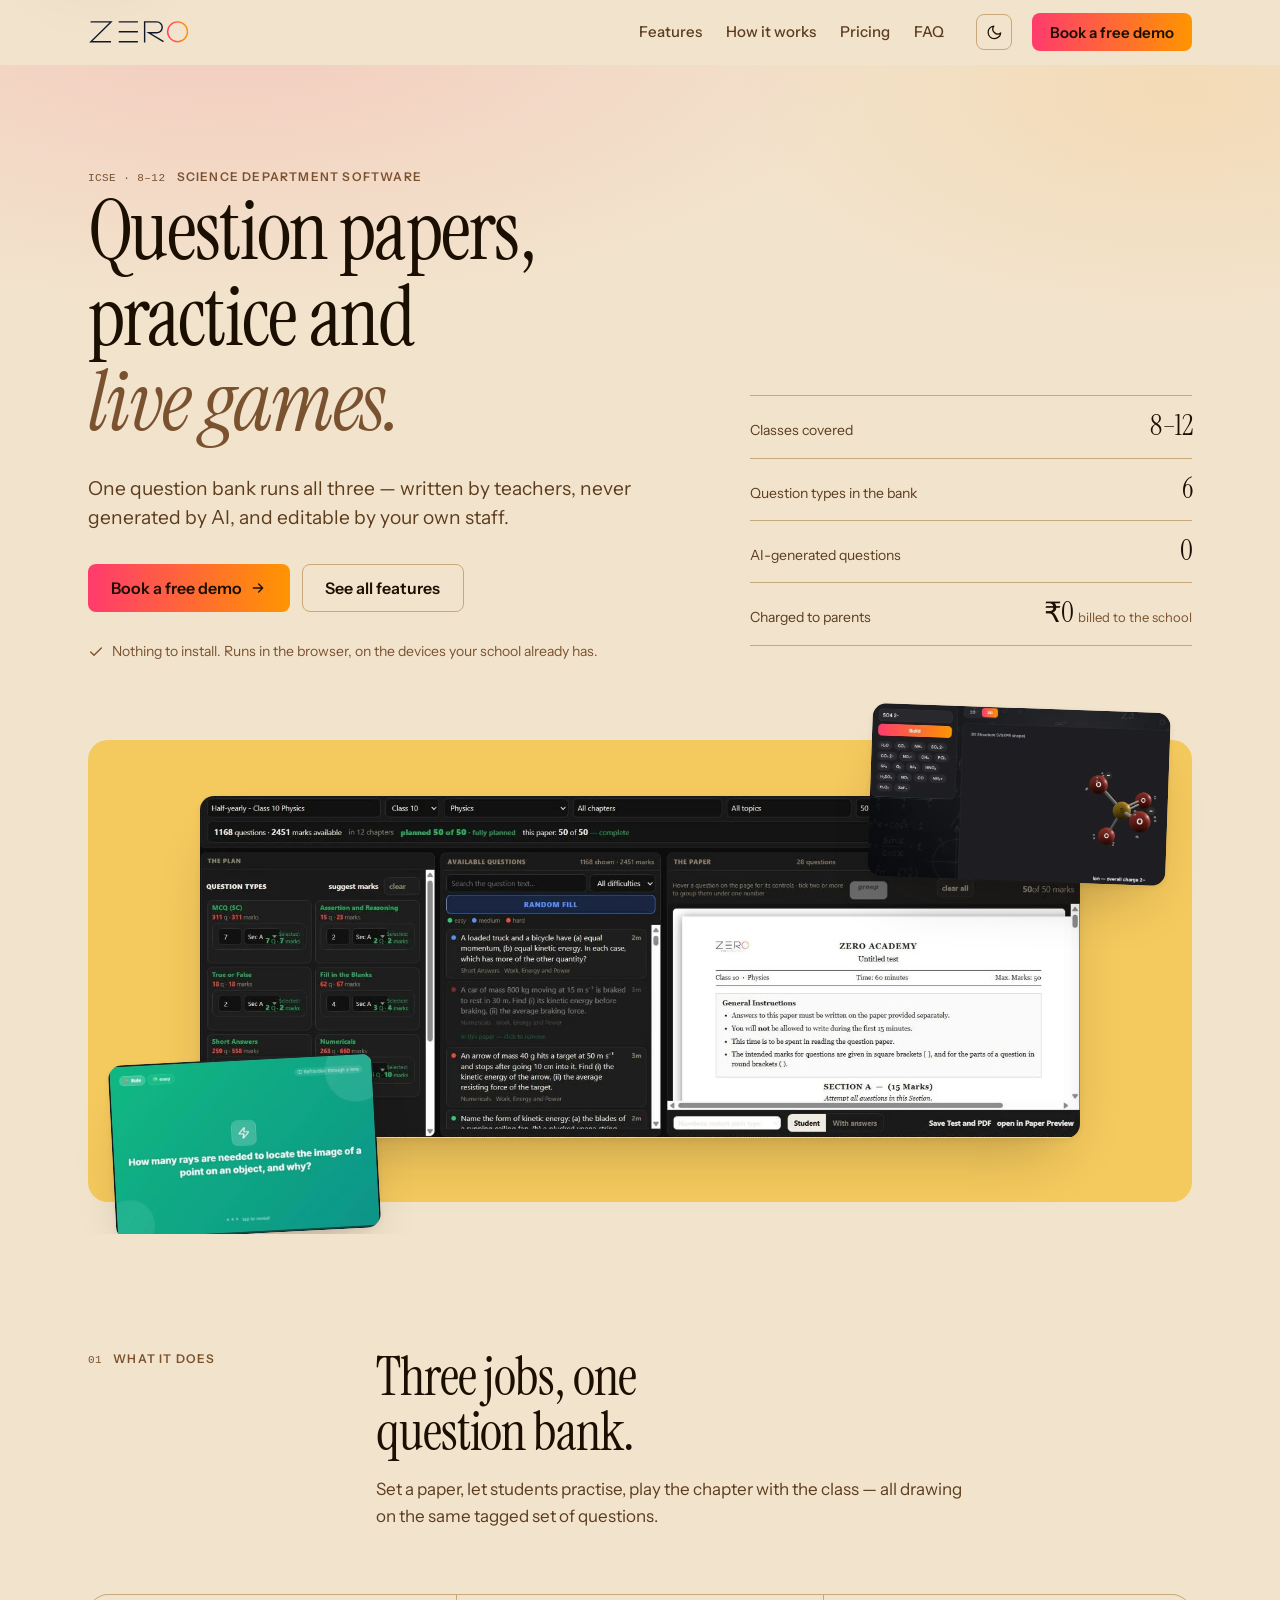
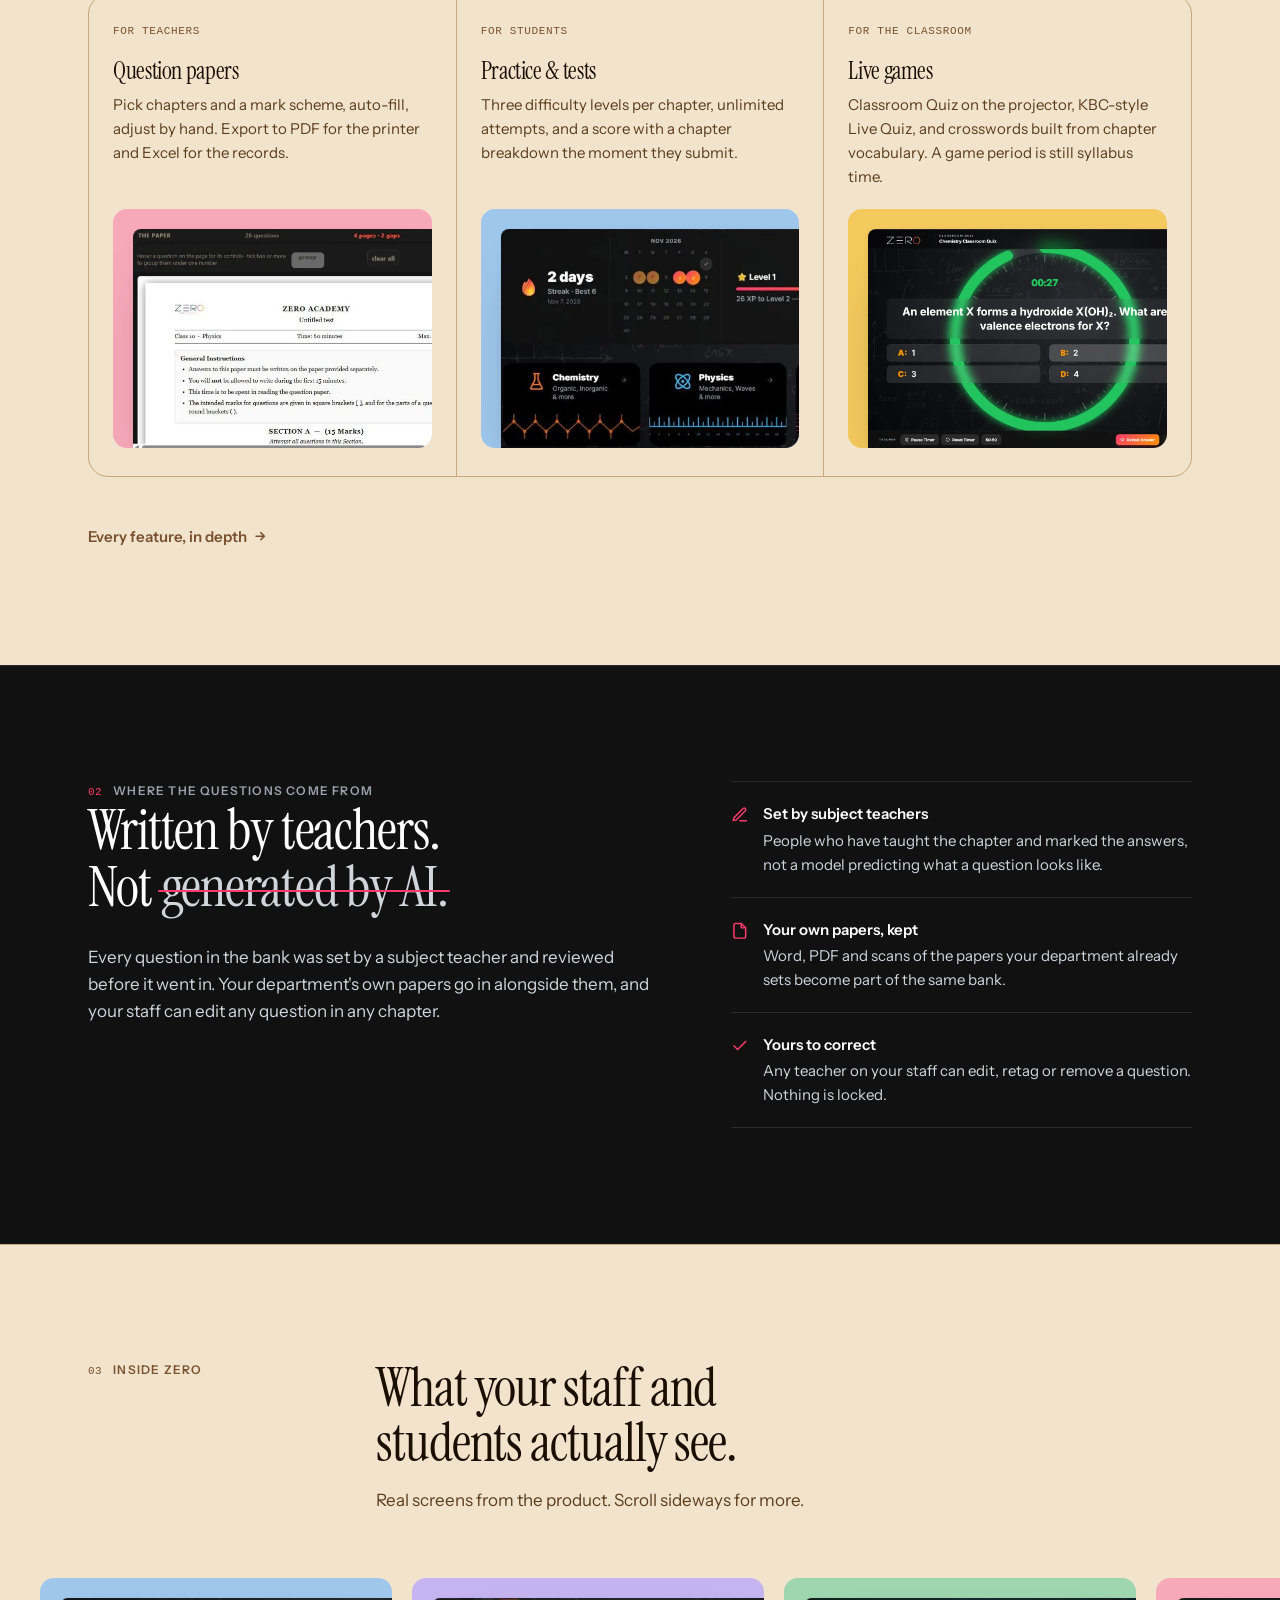
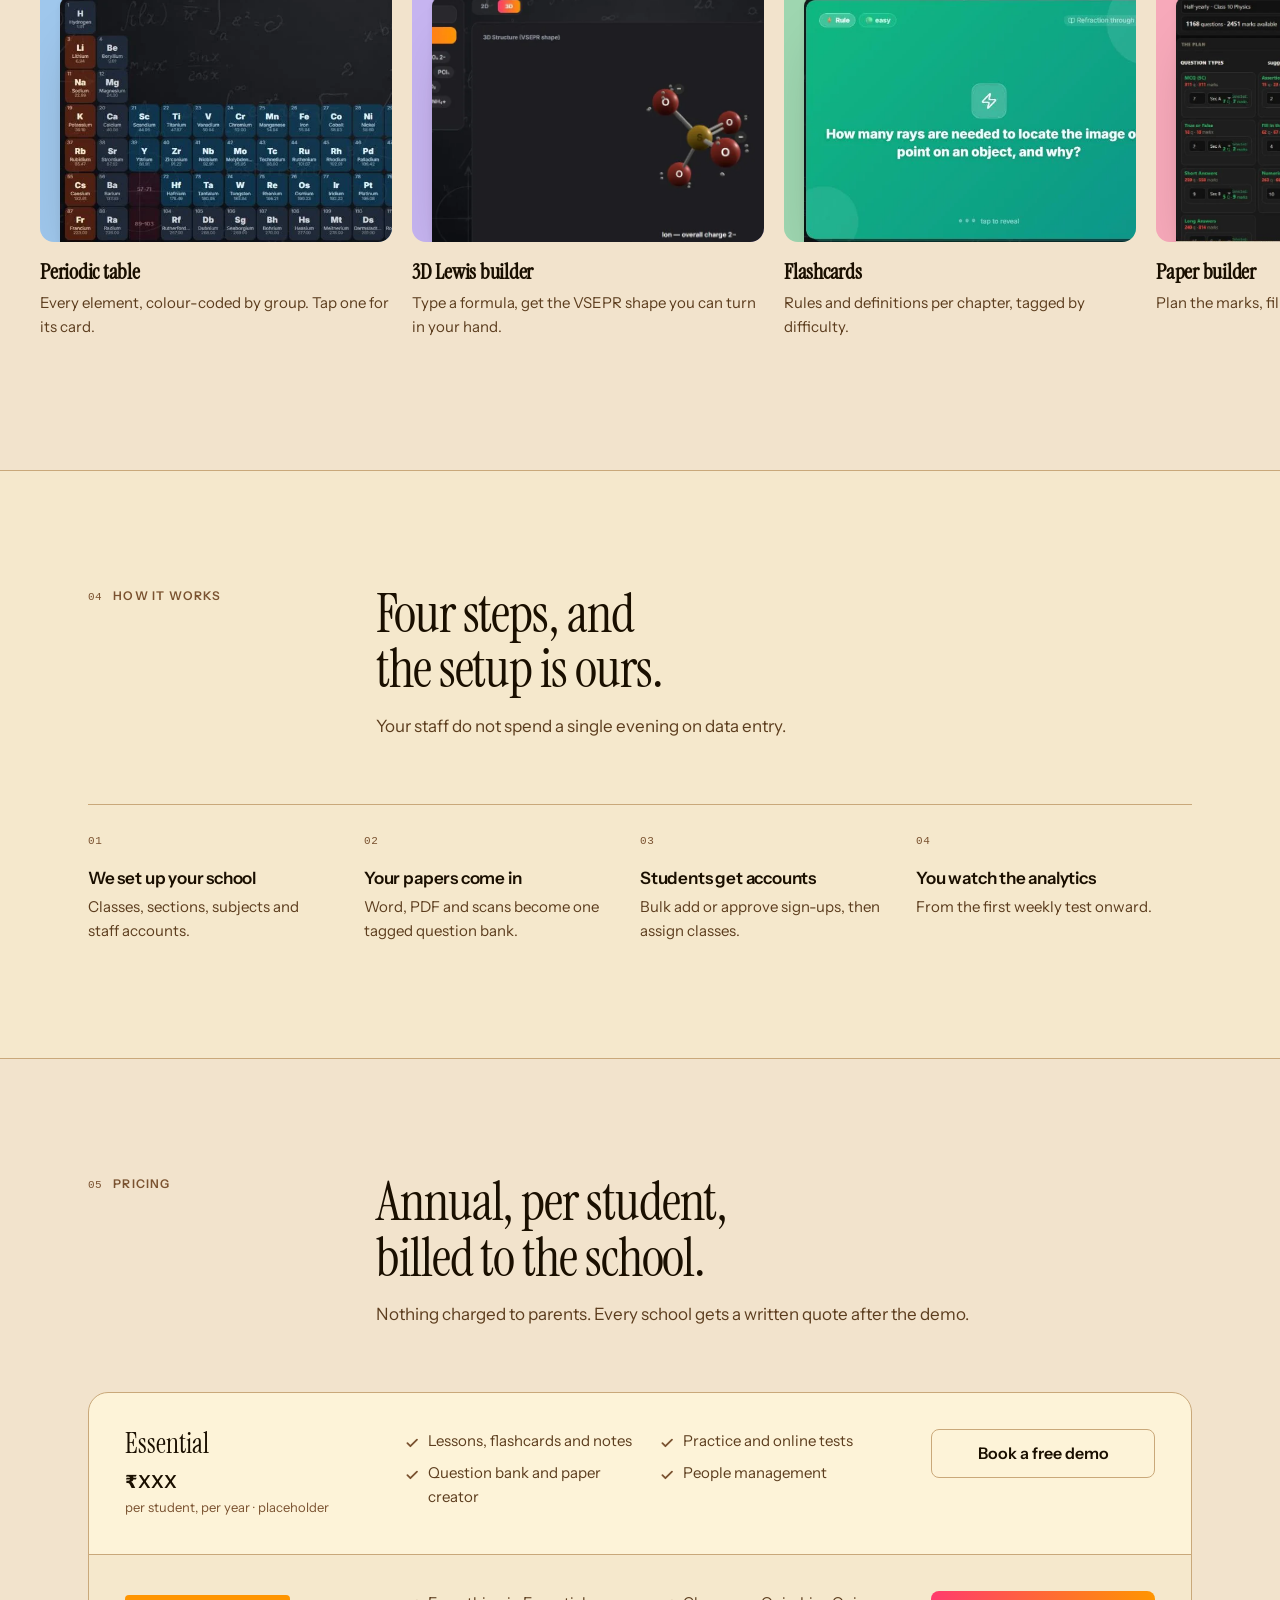
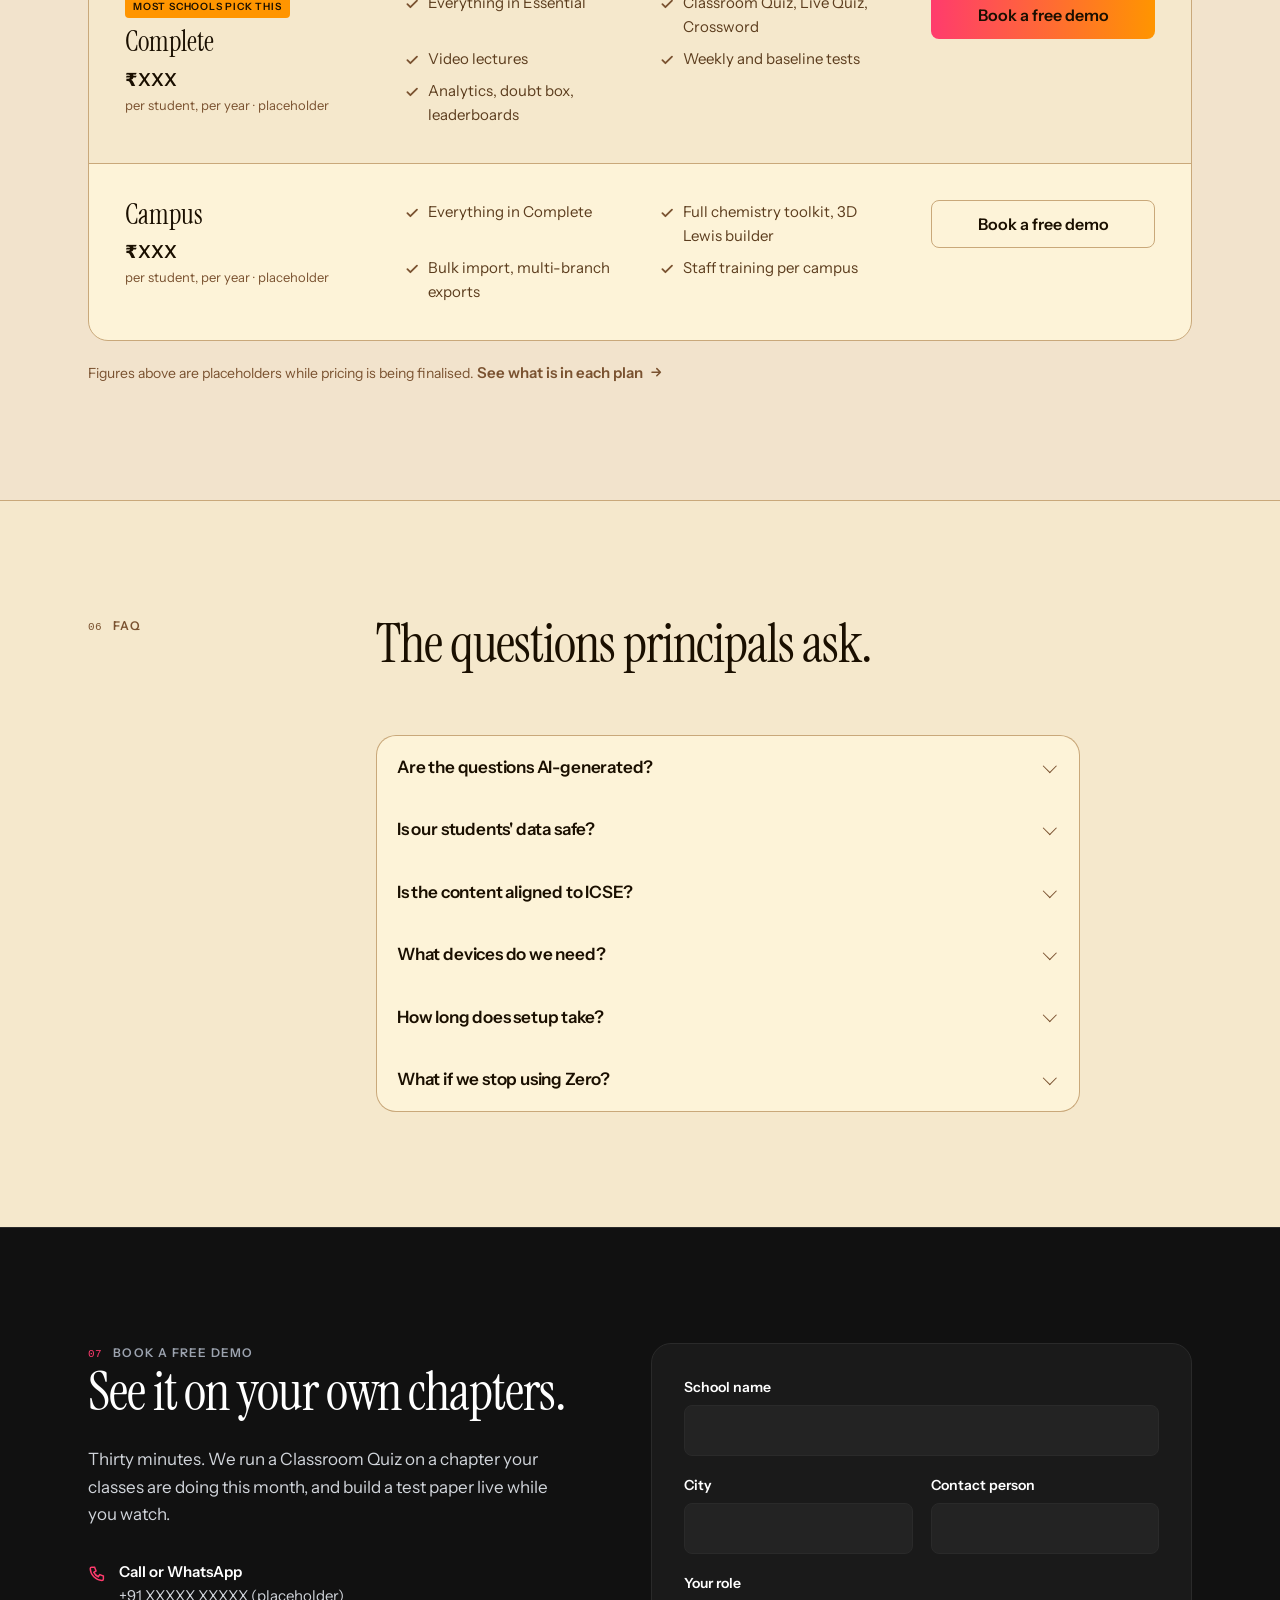
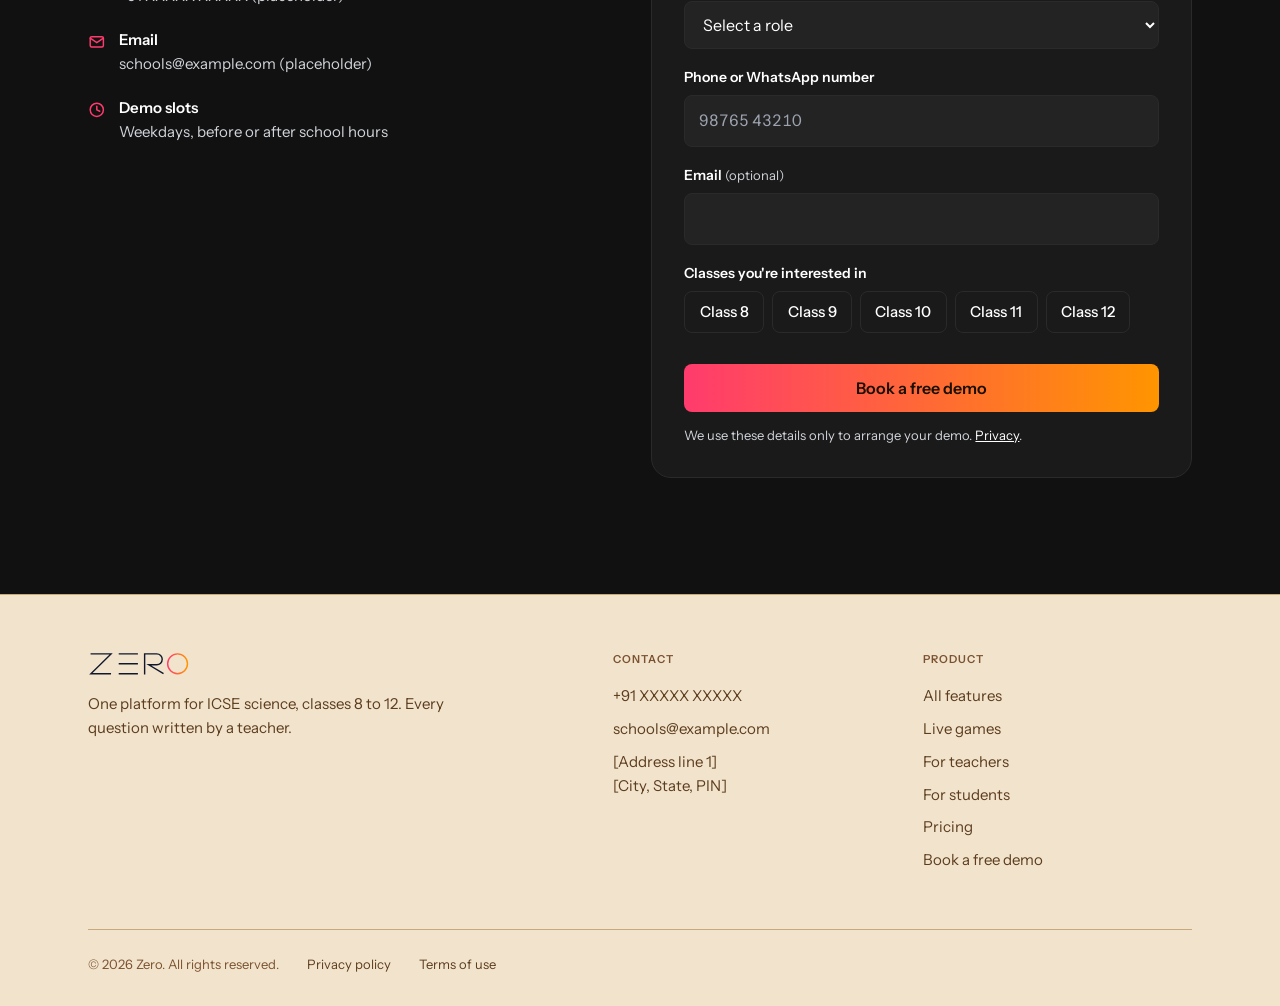
==== commit 06a0f9aa: "logo" ====
--- a/index.html
+++ b/index.html
@@ -5,22 +5,22 @@
 <meta name="viewport" content="width=device-width, initial-scale=1, viewport-fit=cover">
 
 <!-- TODO: brand name, logo and domain are placeholders ("Zero"). Swap before launch. -->
-<title>Zero — run your entire science department: learn, practise, test, play</title>
-<meta name="description" content="One platform for CBSE science, classes 8 to 12. Lessons, practice and tests for students; question banks, papers, analytics and live classroom games for teachers. Book a free demo.">
+<title>Zero — question papers, practice and live games for ICSE science</title>
+<meta name="description" content="One platform for ICSE science, classes 8 to 12. Question papers out of your own bank, practice and tests for students, and live games the whole class plays. Every question written by a teacher, never AI-generated. Book a free demo.">
 <link rel="canonical" href="https://example.com/">
 
 <meta property="og:type" content="website">
 <meta property="og:site_name" content="Zero">
-<meta property="og:title" content="Zero — run your entire science department">
-<meta property="og:description" content="One platform for CBSE science, classes 8 to 12. Lessons, practice and tests for students; question banks, papers, analytics and live classroom games for teachers.">
+<meta property="og:title" content="Zero — question papers, practice and live games for ICSE science">
+<meta property="og:description" content="Question papers out of your own bank, practice and tests for students, and live games the whole class plays. Every question written by a teacher, never AI-generated.">
 <meta property="og:url" content="https://example.com/">
 <!-- TODO: add a real 1200x630 og image at /og.png -->
 <meta property="og:image" content="https://example.com/og.png">
 <meta name="twitter:card" content="summary_large_image">
-<meta name="theme-color" content="#fbf9f5" media="(prefers-color-scheme: light)">
-<meta name="theme-color" content="#0a100f" media="(prefers-color-scheme: dark)">
-
-<link rel="icon" href="data:image/svg+xml,%3Csvg xmlns=%27http://www.w3.org/2000/svg%27 viewBox=%270 0 40 40%27%3E%3Crect width=%2740%27 height=%2740%27 rx=%2710%27 fill=%27%230f766e%27/%3E%3Cpath d=%27M16 9h8v7l5 10a3.4 3.4 0 0 1-3 5H14a3.4 3.4 0 0 1-3-5l5-10z%27 fill=%27%23fff%27/%3E%3Cpath d=%27M13.4 23h13.2l1.4 3H12z%27 fill=%27%23d9901f%27/%3E%3C/svg%3E">
+<meta name="theme-color" content="#F2E3CC" media="(prefers-color-scheme: light)">
+<meta name="theme-color" content="#0D0D0D" media="(prefers-color-scheme: dark)">
+
+<link rel="icon" href="data:image/svg+xml,%3Csvg xmlns=%27http://www.w3.org/2000/svg%27 viewBox=%270 0 40 40%27%3E%3Crect width=%2740%27 height=%2740%27 rx=%2710%27 fill=%27%23FF3B6D%27/%3E%3Cpath d=%27M16 9h8v7l5 10a3.4 3.4 0 0 1-3 5H14a3.4 3.4 0 0 1-3-5l5-10z%27 fill=%27%23fff%27/%3E%3Cpath d=%27M13.4 23h13.2l1.4 3H12z%27 fill=%27%23FF9500%27/%3E%3C/svg%3E">
 
 <link rel="preconnect" href="https://fonts.googleapis.com">
 <link rel="preconnect" href="https://fonts.gstatic.com" crossorigin>
@@ -55,21 +55,18 @@
 
 <header class="site-head" id="top">
   <div class="wrap head-in">
-    <a class="brand" href="#top" aria-label="Zero, home">
-      <svg viewBox="0 0 40 40" aria-hidden="true">
-        <rect width="40" height="40" rx="10" fill="#0f766e"/>
-        <path d="M16 9h8v7l5 10a3.4 3.4 0 0 1-3 5H14a3.4 3.4 0 0 1-3-5l5-10z" fill="#fff" fill-opacity=".97"/>
-        <path d="M13.4 23h13.2l1.4 3H12z" fill="#d9901f"/>
-        <circle cx="17.5" cy="25.5" r="1.1" fill="#fff"/><circle cx="22.3" cy="27" r=".9" fill="#fff"/>
+    <a class="brand" href="./" aria-label="Zero, home">
+      <svg class="wordmark" viewBox="12 16 160 40" fill="none" stroke-width="2.2" aria-hidden="true">
+        <defs><linearGradient id="zg1" x1="0" x2="1"><stop offset="0" stop-color="#FF3B6D"/><stop offset="1" stop-color="#FF9500"/></linearGradient></defs>
+        <path stroke="currentColor" d="M16 20.5h32L16.5 51.5H48M60 20.5h30M60 36h30M60 51.5h30M100.5 19.4v33.2M100.5 20.5h19a8.5 8.5 0 0 1 0 17h-12.5l23 14"/>
+        <circle cx="152" cy="36" r="15.5" stroke="url(#zg1)"/>
       </svg>
-      Zero
     </a>
 
-    <nav class="nav" aria-label="Sections">
+    <nav class="nav" aria-label="Main">
       <ul>
-        <li><a href="#games">Games</a></li>
-        <li><a href="#students">Students</a></li>
-        <li><a href="#teachers">Teachers</a></li>
+        <li><a href="features.html">Features</a></li>
+        <li><a href="#how">How it works</a></li>
         <li><a href="#pricing">Pricing</a></li>
         <li><a href="#faq">FAQ</a></li>
       </ul>
@@ -93,9 +90,8 @@
         Menu
       </summary>
       <div class="menu-panel">
-        <a href="#games">Games</a>
-        <a href="#students">Students</a>
-        <a href="#teachers">Teachers</a>
+        <a href="features.html">Features</a>
+        <a href="#how">How it works</a>
         <a href="#pricing">Pricing</a>
         <a href="#faq">FAQ</a>
         <a class="btn btn-primary btn-block" href="#demo">Book a free demo</a>
@@ -111,17 +107,16 @@
     <div class="wrap">
       <div class="hero-grid">
         <div>
-          <p class="label reveal"><span class="num">CBSE · 8–12</span> Science department software</p>
-          <h1 id="hero-h" class="reveal">Your whole science department, <em class="flourish">in one place.</em></h1>
-          <p class="lede reveal">Lessons, practice, tests, question banks and analytics — plus live games the whole class plays together, built from your own questions.</p>
+          <p class="label reveal"><span class="num">ICSE · 8–12</span> Science department software</p>
+          <h1 id="hero-h" class="reveal">Question papers, practice and <em class="flourish">live games.</em></h1>
+          <p class="lede reveal">One question bank runs all three — written by teachers, never generated by AI, and editable by your own staff.</p>
 
           <div class="hero-cta reveal">
             <a class="btn btn-primary" href="#demo">
               Book a free demo
               <svg class="arrow" width="16" height="16" viewBox="0 0 24 24" fill="none" stroke="currentColor" stroke-width="2" stroke-linecap="round" stroke-linejoin="round" aria-hidden="true"><path d="M5 12h14M13 6l6 6-6 6"/></svg>
             </a>
-            <!-- TODO: point to the real brochure PDF -->
-            <a class="btn btn-line" href="#">Download the brochure</a>
+            <a class="btn btn-line" href="features.html">See all features</a>
           </div>
 
           <p class="hero-note reveal">
@@ -133,377 +128,143 @@
         <dl class="facts reveal">
           <div><dt>Classes covered</dt><dd>8–12</dd></div>
           <div><dt>Question types in the bank</dt><dd>6</dd></div>
-          <div><dt>Live classroom games</dt><dd>3</dd></div>
+          <div><dt>AI-generated questions</dt><dd>0</dd></div>
           <div><dt>Charged to parents</dt><dd>₹0 <span>billed to the school</span></dd></div>
         </dl>
       </div>
     </div>
 
-    <!-- Product visual: drawn in HTML/CSS/SVG. Not a screenshot of real software. -->
-    <div class="wrap">
-      <div class="collage" role="img" aria-label="Illustration of the product: a live Classroom Quiz question with four options and the answer count, a chapter-weakness analytics panel, a test-paper builder, a class leaderboard, and the interactive periodic table.">
-        <div class="ui c-analytics reveal">
-          <p class="ui-head">Class 10 · weakest chapters</p>
-          <div class="ui-row"><span>Chemical Reactions</span><span class="ui-meter"><i class="bad grow" style="width:41%"></i></span></div>
-          <div class="ui-row"><span>Acids &amp; Bases</span><span class="ui-meter"><i class="mid grow" style="width:58%"></i></span></div>
-          <div class="ui-row"><span>Metals</span><span class="ui-meter"><i class="mid grow" style="width:73%"></i></span></div>
-          <div class="ui-row"><span>Carbon Compounds</span><span class="ui-meter"><i class="good grow" style="width:86%"></i></span></div>
-        </div>
-
-        <div class="ui c-quiz reveal">
-          <p class="ui-head"><span class="dot"></span> Classroom Quiz · live · 38 of 41 answered</p>
-          <p class="ui-q">Which of these is a displacement reaction?</p>
-          <div class="ui-opt"><b>A</b> CaO + H₂O → Ca(OH)₂</div>
-          <div class="ui-opt on"><b>B</b> Fe + CuSO₄ → FeSO₄ + Cu</div>
-          <div class="ui-opt"><b>C</b> 2H₂ + O₂ → 2H₂O</div>
-          <div class="ui-opt"><b>D</b> CaCO₃ → CaO + CO₂</div>
-          <div class="ui-bars" style="margin-top:.7rem">
-            <i class="grow" style="height:26%"></i><i class="pick grow" style="height:94%"></i><i class="grow" style="height:44%"></i><i class="grow" style="height:16%"></i>
-          </div>
-        </div>
-
-        <div class="ui c-paper reveal">
-          <p class="ui-head">Paper builder · 40 marks</p>
-          <div class="ui-row"><span>MCQ</span><b>×12</b></div>
-          <div class="ui-row"><span>Assertion–reason</span><b>×4</b></div>
-          <div class="ui-row"><span>Short answer</span><b>×6</b></div>
-          <div class="ui-row"><span>Case study</span><b>×2</b></div>
-          <p style="margin:.6rem 0 0"><span class="ui-chip on">Auto-fill</span><span class="ui-chip">Shuffle</span></p>
-        </div>
-
-        <div class="ui c-lead reveal">
-          <p class="ui-head">Class leaderboard</p>
-          <div class="ui-rank top"><b>1</b> 10-B · Aarav S.</div>
-          <div class="ui-rank"><b>2</b> 10-A · Meher K.</div>
-          <div class="ui-rank"><b>3</b> 10-B · Ishan R.</div>
-        </div>
-
-        <div class="ui c-pt reveal">
-          <p class="ui-head">Periodic table</p>
-          <div class="ui-pt">
-            <span>H</span><span>He</span><span>Li</span><span>Be</span><span class="hot">C</span><span>N</span>
-            <span class="hot">O</span><span>F</span><span>Ne</span><span>Na</span><span>Mg</span><span>Al</span>
-            <span>Si</span><span>P</span><span>S</span><span>Cl</span><span>Ar</span><span>K</span>
-          </div>
-        </div>
-      </div>
-    </div>
-  </section>
-
-  <!-- ===================== 01 — GAMES ===================== -->
-  <section class="sec" id="games" aria-labelledby="games-h">
+    <!-- Product visual: real screenshots, framed on a tinted panel with two floating cards. -->
+    <div class="wrap">
+      <figure class="shots reveal">
+        <img class="s-main" src="img/paper-builder.webp" width="1505" height="585" fetchpriority="high"
+             alt="The paper builder: question types planned on the left, the filterable question bank in the middle, and the formatted Class 10 Physics paper on the right.">
+        <img class="s-a" src="img/flashcard.webp" width="680" height="448" alt="A student flashcard on refraction through a lens.">
+        <img class="s-b" src="img/lewis-3d.webp" width="900" height="523" alt="The 3D Lewis structure builder showing the sulphate ion.">
+      </figure>
+    </div>
+  </section>
+
+  <!-- ===================== 01 — THE THREE PILLARS ===================== -->
+  <section class="sec" id="what" aria-labelledby="what-h">
     <div class="wrap">
       <div class="sec-head">
-        <p class="label reveal"><span class="num">01</span> Live games</p>
-        <div>
-          <h2 id="games-h" class="reveal">The chapter, played by the whole class.</h2>
-          <p class="lede reveal">Every game is built from your own question bank, so a game period is still syllabus time.</p>
-        </div>
-      </div>
-
-      <div class="rows">
-        <div class="row">
-          <div class="row-text reveal">
-            <h3>Classroom Quiz</h3>
-            <p>One projector, one room, forty-one answers. The bar chart fills as they tap, and the class sees where it stands before the period ends.</p>
-            <ul class="row-list">
-              <li>Teacher hosts from their own device</li>
-              <li>Answer distribution, live</li>
-              <li>Results saved to the chapter</li>
-            </ul>
-          </div>
-          <div class="row-art reveal">
-            <div class="ui">
-              <p class="ui-head"><span class="dot"></span> Live · 38 of 41 answered</p>
-              <p class="ui-q">Which of these is a displacement reaction?</p>
-              <div class="ui-opt"><b>A</b> CaO + H₂O → Ca(OH)₂</div>
-              <div class="ui-opt on"><b>B</b> Fe + CuSO₄ → FeSO₄ + Cu</div>
-              <div class="ui-opt"><b>C</b> 2H₂ + O₂ → 2H₂O</div>
-              <div class="ui-bars" style="margin-top:.6rem"><i class="grow" style="height:26%"></i><i class="pick grow" style="height:94%"></i><i class="grow" style="height:44%"></i><i class="grow" style="height:16%"></i></div>
-            </div>
-          </div>
-        </div>
-
-        <div class="row row-flip">
-          <div class="row-text reveal">
-            <h3>Live Quiz</h3>
-            <p>KBC-style, hosted by the teacher, timer running. Fifteen questions, one winner, and a record of who actually knew the chapter.</p>
-            <ul class="row-list">
-              <li>Per-question timer</li>
-              <li>Lifelines and streaks</li>
-              <li>Section-against-section mode</li>
-            </ul>
-          </div>
-          <div class="row-art reveal">
-            <div class="ui">
-              <p class="ui-head">Question 7 of 15</p>
-              <div class="ui-row"><span>Host</span><b>Mrs. Nair</b></div>
-              <div class="ui-row"><span>Time left</span><b>00:12</b></div>
-              <div class="ui-row"><span>Answered</span><b>29 / 41</b></div>
-              <div class="ui-meter" style="max-width:none;margin-top:.6rem"><i class="grow" style="width:28%"></i></div>
-            </div>
-          </div>
-        </div>
-
-        <div class="row">
-          <div class="row-text reveal">
-            <h3>Crossword</h3>
-            <p>Every clue is a term they will be examined on. Set it for a revision period, or leave it as homework the week before a test.</p>
-            <ul class="row-list">
-              <li>Generated from chapter vocabulary</li>
-              <li>Solo or in pairs</li>
-            </ul>
-          </div>
-          <div class="row-art reveal">
-            <div class="ui">
-              <p class="ui-head">Carbon Compounds</p>
-              <div class="ui-cross">
-                <span class="lit">1</span><span class="lit"></span><span class="lit"></span><span class="off"></span><span class="lit">2</span><span class="lit"></span>
-                <span class="off"></span><span class="off"></span><span class="lit"></span><span class="off"></span><span class="lit"></span><span class="off"></span>
-                <span class="lit">3</span><span class="lit"></span><span class="lit"></span><span class="lit"></span><span class="lit"></span><span class="off"></span>
-              </div>
-            </div>
-          </div>
-        </div>
-
-        <div class="row row-flip">
-          <div class="row-text reveal">
-            <h3>Built between periods</h3>
-            <p>Pick chapters and difficulty, hit auto-fill, glance at the preview. A game takes about as long to set up as writing the date on the board.</p>
-          </div>
-          <div class="row-art reveal">
-            <div class="ui">
-              <p class="ui-head">New game · Class 10 Science</p>
-              <p style="margin:0 0 .5rem"><span class="ui-chip on">Ch. 1</span><span class="ui-chip on">Ch. 3</span><span class="ui-chip">Ch. 4</span><span class="ui-chip">Ch. 6</span></p>
-              <div class="ui-row"><span>Easy / Medium / Hard</span><b>6 / 8 / 4</b></div>
-              <div class="ui-row"><span>MCQ</span><b>×12</b></div>
-              <p style="margin:.6rem 0 0"><span class="ui-chip on">Auto-fill</span><span class="ui-chip">Shuffle</span><span class="ui-chip">Preview</span></p>
-            </div>
-          </div>
-        </div>
-      </div>
-    </div>
-  </section>
-
-  <!-- ===================== 02 — STUDENTS ===================== -->
-  <section class="sec sec-alt" id="students" aria-labelledby="learn-h">
+        <p class="label reveal"><span class="num">01</span> What it does</p>
+        <div>
+          <h2 id="what-h" class="reveal">Three jobs, one question bank.</h2>
+          <p class="lede reveal">Set a paper, let students practise, play the chapter with the class — all drawing on the same tagged set of questions.</p>
+        </div>
+      </div>
+
+      <div class="pillars reveal">
+        <article class="pillar">
+          <span class="eyebrow">FOR TEACHERS</span>
+          <h3>Question papers</h3>
+          <p>Pick chapters and a mark scheme, auto-fill, adjust by hand. Export to PDF for the printer and Excel for the records.</p>
+          <div class="pillar-art shot t-b">
+            <img src="img/paper-mobile.webp" width="705" height="430" loading="lazy" alt="A Class 10 Physics paper, formatted and ready to print.">
+          </div>
+        </article>
+
+        <article class="pillar">
+          <span class="eyebrow">FOR STUDENTS</span>
+          <h3>Practice &amp; tests</h3>
+          <p>Three difficulty levels per chapter, unlimited attempts, and a score with a chapter breakdown the moment they submit.</p>
+          <div class="pillar-art shot t-c">
+            <img src="img/student-home.webp" width="1254" height="378" loading="lazy" alt="A student home screen with a two-day streak and level progress.">
+          </div>
+        </article>
+
+        <article class="pillar">
+          <span class="eyebrow">FOR THE CLASSROOM</span>
+          <h3>Live games</h3>
+          <p>Classroom Quiz on the projector, KBC-style Live Quiz, and crosswords built from chapter vocabulary. A game period is still syllabus time.</p>
+          <div class="pillar-art shot t-a">
+            <img src="img/classroom-quiz.webp" width="1440" height="750" loading="lazy" alt="A Classroom Quiz on the projector: a chemistry question with four options, a 27-second timer and the team leaderboard.">
+          </div>
+        </article>
+      </div>
+
+      <p class="reveal" style="margin:1.75rem 0 0">
+        <a class="more" href="features.html">
+          Every feature, in depth
+          <svg viewBox="0 0 24 24" fill="none" stroke="currentColor" stroke-width="2.5" stroke-linecap="round" stroke-linejoin="round" aria-hidden="true"><path d="M5 12h14M13 6l6 6-6 6"/></svg>
+        </a>
+      </p>
+    </div>
+  </section>
+
+  <!-- ===================== 02 — THE DIFFERENTIATOR ===================== -->
+  <section class="sec invert claim" id="written" aria-labelledby="written-h">
+    <div class="wrap">
+      <div class="claim-grid">
+        <div>
+          <p class="label reveal"><span class="num">02</span> Where the questions come from</p>
+          <h2 id="written-h" class="reveal">Written by teachers. Not <span class="struck">generated by AI.</span></h2>
+          <p class="lede reveal">Every question in the bank was set by a subject teacher and reviewed before it went in. Your department's own papers go in alongside them, and your staff can edit any question in any chapter.</p>
+        </div>
+
+        <ul class="claim-points reveal">
+          <li>
+            <svg viewBox="0 0 24 24" fill="none" stroke="currentColor" stroke-width="2" stroke-linecap="round" stroke-linejoin="round" aria-hidden="true"><path d="M12 20h9M16.5 3.5a2.1 2.1 0 0 1 3 3L7 19l-4 1 1-4z"/></svg>
+            <span><b>Set by subject teachers</b>People who have taught the chapter and marked the answers, not a model predicting what a question looks like.</span>
+          </li>
+          <li>
+            <svg viewBox="0 0 24 24" fill="none" stroke="currentColor" stroke-width="2" stroke-linecap="round" stroke-linejoin="round" aria-hidden="true"><path d="M14 2H6a2 2 0 0 0-2 2v16a2 2 0 0 0 2 2h12a2 2 0 0 0 2-2V8z"/><path d="M14 2v6h6"/></svg>
+            <span><b>Your own papers, kept</b>Word, PDF and scans of the papers your department already sets become part of the same bank.</span>
+          </li>
+          <li>
+            <svg viewBox="0 0 24 24" fill="none" stroke="currentColor" stroke-width="2" stroke-linecap="round" stroke-linejoin="round" aria-hidden="true"><path d="M20 6 9 17l-5-5"/></svg>
+            <span><b>Yours to correct</b>Any teacher on your staff can edit, retag or remove a question. Nothing is locked.</span>
+          </li>
+        </ul>
+      </div>
+    </div>
+  </section>
+
+  <!-- ===================== 03 — SCREENSHOT TOUR ===================== -->
+  <section class="sec" id="tour" aria-labelledby="tour-h">
     <div class="wrap">
       <div class="sec-head">
-        <p class="label reveal"><span class="num">02</span> For students</p>
-        <div>
-          <h2 id="learn-h" class="reveal">Learn, practise, compete — chapter by chapter.</h2>
-          <p class="lede reveal">The same chapter list the class follows, with everything a student needs attached to it.</p>
-        </div>
-      </div>
-
-      <div class="cards reveal">
-        <article class="card">
-          <span class="n">01</span>
-          <h3>Chapter-wise lessons</h3>
-          <p>Lesson, video, flashcards and practice, together in one chapter.</p>
-          <div class="card-art">
-            <div class="ui">
-              <div class="ui-row"><span>1 · Chemical Reactions</span><b>Done</b></div>
-              <div class="ui-row"><span>2 · Acids &amp; Bases</span><b>Done</b></div>
-              <div class="ui-row"><span>3 · Metals</span><b>4 / 9</b></div>
-              <div class="ui-row"><span>4 · Carbon Compounds</span><b>—</b></div>
-            </div>
-          </div>
-        </article>
-
-        <article class="card">
-          <span class="n">02</span>
-          <h3>Video lectures</h3>
-          <p>For the student who missed the period — or needs it twice.</p>
-          <div class="card-art">
-            <div class="ui">
-              <p class="ui-head">Ch. 3 · Metals</p>
-              <div style="display:flex;align-items:center;gap:.5rem">
-                <svg width="22" height="22" viewBox="0 0 24 24" aria-hidden="true"><circle cx="12" cy="12" r="11" fill="currentColor" opacity=".12"/><path d="M10 8l6 4-6 4z" fill="currentColor"/></svg>
-                <span>Reactivity series · 14:20</span>
-              </div>
-              <div class="ui-meter" style="max-width:none;margin-top:.6rem"><i class="grow" style="width:62%"></i></div>
-            </div>
-          </div>
-        </article>
-
-        <article class="card">
-          <span class="n">03</span>
-          <h3>Tests with instant results</h3>
-          <p>Score and chapter breakdown the moment they submit.</p>
-          <div class="card-art">
-            <div class="ui">
-              <p class="ui-head">Weekly test · submitted</p>
-              <div class="ui-row"><span>Score</span><b>34 / 40</b></div>
-              <div class="ui-row"><span>Chemical Reactions</span><span class="ui-meter"><i class="good grow" style="width:92%"></i></span></div>
-              <div class="ui-row"><span>Acids &amp; Bases</span><span class="ui-meter"><i class="mid grow" style="width:55%"></i></span></div>
-            </div>
-          </div>
-        </article>
-
-        <article class="card">
-          <span class="n">04</span>
-          <h3>Practice by topic</h3>
-          <p>Three difficulty levels, chapter by chapter, as many attempts as they want.</p>
-          <div class="card-art">
-            <div class="ui">
-              <p style="margin:0 0 .4rem"><span class="ui-chip">Easy</span><span class="ui-chip on">Medium</span><span class="ui-chip">Hard</span></p>
-              <div class="ui-row"><span>Ch. 3 · Metals</span><b>20 Q</b></div>
-              <div class="ui-row"><span>Last attempt</span><b>16 / 20</b></div>
-            </div>
-          </div>
-        </article>
-
-        <article class="card">
-          <span class="n">05</span>
-          <h3>Flashcards &amp; notes</h3>
-          <p>Quick revision, plus their own notes kept on the chapter.</p>
-          <div class="card-art">
-            <div class="ui">
-              <p class="ui-head">Ch. 1 · card 7 of 24</p>
-              <p class="ui-q" style="margin:0 0 .4rem">Define: oxidation</p>
-              <div class="ui-row"><span>Tap to flip</span><b>Known · 18</b></div>
-            </div>
-          </div>
-        </article>
-
-        <article class="card">
-          <span class="n">06</span>
-          <h3>Progress &amp; leaderboards</h3>
-          <p>Done, shaky, or not opened yet — and how the section is doing.</p>
-          <div class="card-art">
-            <div class="ui">
-              <div class="ui-row"><span>Ch. 1</span><span class="ui-meter"><i class="good grow" style="width:90%"></i></span></div>
-              <div class="ui-row"><span>Ch. 2</span><span class="ui-meter"><i class="mid grow" style="width:52%"></i></span></div>
-              <div class="ui-row"><span>Ch. 3</span><span class="ui-meter"><i class="bad grow" style="width:18%"></i></span></div>
-            </div>
-          </div>
-        </article>
-      </div>
-    </div>
-  </section>
-
-  <!-- ===================== 03 — TEACHERS ===================== -->
-  <section class="sec" id="teachers" aria-labelledby="teach-h">
-    <div class="wrap">
-      <div class="sec-head">
-        <p class="label reveal"><span class="num">03</span> For teachers &amp; staff</p>
-        <div>
-          <h2 id="teach-h" class="reveal">One question bank. Everything else comes out of it.</h2>
-          <p class="lede reveal">Papers, tests, games and analytics all draw on the same tagged set of questions — the one your department already owns.</p>
-        </div>
-      </div>
-
-      <div class="rows">
-        <div class="row">
-          <div class="row-text reveal">
-            <h3>The question bank</h3>
-            <p>Six question types, tagged by chapter and difficulty, editable by your own staff.</p>
-            <ul class="row-list">
-              <li>MCQ, assertion–reason, fill in the blanks</li>
-              <li>Short answer, long answer, case study</li>
-            </ul>
-          </div>
-          <div class="row-art reveal">
-            <div class="ui">
-              <p class="ui-head">Class 10 · Science · all chapters</p>
-              <p style="margin:0"><span class="ui-chip on">MCQ</span><span class="ui-chip">Assertion–reason</span><span class="ui-chip">Fill in the blanks</span><span class="ui-chip">Short answer</span><span class="ui-chip">Long answer</span><span class="ui-chip">Case study</span></p>
-            </div>
-          </div>
-        </div>
-
-        <div class="row row-flip">
-          <div class="row-text reveal">
-            <h3>Import the papers you already have</h3>
-            <p>Word, PDF, or a photograph of a question paper from 2019. OCR pulls the questions out and tags them against the chapter.</p>
-          </div>
-          <div class="row-art reveal">
-            <div class="ui">
-              <div class="ui-row"><span>2019-Prelim.pdf</span><b>86 Q</b></div>
-              <div class="ui-row"><span>Unit-test-scan.jpg</span><b>24 Q</b></div>
-              <div class="ui-row"><span>Ch4-bank.docx</span><b>52 Q</b></div>
-              <div class="ui-row"><span>Imported this term</span><b>162 Q</b></div>
-            </div>
-          </div>
-        </div>
-
-        <div class="row">
-          <div class="row-text reveal">
-            <h3>Analytics at three levels</h3>
-            <p>Class, chapter and student — in time to reteach, not after the board exam.</p>
-            <ul class="row-list">
-              <li>Chapter mastery per section</li>
-              <li>Students who slipped since last test</li>
-              <li>Export to PDF and Excel</li>
-            </ul>
-          </div>
-          <div class="row-art reveal">
-            <div class="ui">
-              <p class="ui-head">Class 10-B · chapter mastery</p>
-              <div class="ui-row"><span>Chemical Reactions</span><span class="ui-meter"><i class="good grow" style="width:88%"></i></span></div>
-              <div class="ui-row"><span>Acids &amp; Bases</span><span class="ui-meter"><i class="bad grow" style="width:41%"></i></span></div>
-              <div class="ui-row"><span>Metals</span><span class="ui-meter"><i class="mid grow" style="width:67%"></i></span></div>
-              <div class="ui-row"><span>Carbon Compounds</span><span class="ui-meter"><i class="good grow" style="width:79%"></i></span></div>
-            </div>
-          </div>
-        </div>
-
-        <div class="row row-flip">
-          <div class="row-text reveal">
-            <h3>Paper creator</h3>
-            <p>Auto-fill to the mark scheme, then adjust by hand. Export to PDF for the printer and Excel for the records.</p>
-          </div>
-          <div class="row-art reveal">
-            <div class="ui">
-              <p class="ui-head">Half-yearly · Class 10 · 80 marks</p>
-              <div class="ui-row"><span>Section A · MCQ</span><b>×20</b></div>
-              <div class="ui-row"><span>Section B · Short answer</span><b>×6</b></div>
-              <div class="ui-row"><span>Section C · Case study</span><b>×3</b></div>
-              <p style="margin:.6rem 0 0"><span class="ui-chip on">Auto-fill</span><span class="ui-chip">Reorder</span><span class="ui-chip">Export PDF</span></p>
-            </div>
-          </div>
-        </div>
-
-        <div class="row">
-          <div class="row-text reveal">
-            <h3>Chemistry toolkit</h3>
-            <p>Periodic table, equation writer, 3D Lewis builder, constants and units — open on the projector mid-explanation.</p>
-          </div>
-          <div class="row-art reveal">
-            <div class="ui" style="display:grid;gap:1rem;grid-template-columns:repeat(auto-fit,minmax(9rem,1fr))">
-              <div>
-                <p class="ui-head">Periodic table</p>
-                <div class="ui-pt">
-                  <span>H</span><span>He</span><span>Li</span><span>Be</span><span class="hot">C</span><span>N</span>
-                  <span class="hot">O</span><span>F</span><span>Ne</span><span>Na</span><span>Mg</span><span>Al</span>
-                </div>
-              </div>
-              <div>
-                <p class="ui-head">Equation writer</p>
-                <p style="margin:0;font-weight:600">2Al + 3CuSO₄ →<br>Al₂(SO₄)₃ + 3Cu</p>
-              </div>
-              <div>
-                <p class="ui-head">Lewis structure · 3D</p>
-                <svg viewBox="0 0 90 50" style="width:100%;height:auto" aria-hidden="true">
-                  <line x1="22" y1="25" x2="45" y2="14" stroke="currentColor" stroke-width="1.5" opacity=".35"/>
-                  <line x1="45" y1="14" x2="68" y2="25" stroke="currentColor" stroke-width="1.5" opacity=".35"/>
-                  <line x1="45" y1="14" x2="45" y2="40" stroke="currentColor" stroke-width="1.5" opacity=".35"/>
-                  <circle cx="45" cy="14" r="8" fill="#0f766e"/>
-                  <circle cx="22" cy="25" r="6" fill="currentColor" opacity=".25"/>
-                  <circle cx="68" cy="25" r="6" fill="currentColor" opacity=".25"/>
-                  <circle cx="45" cy="40" r="6" fill="currentColor" opacity=".25"/>
-                </svg>
-              </div>
-              <div>
-                <p class="ui-head">Constants &amp; units</p>
-                <div class="ui-row"><span>N<sub>A</sub></span><b>6.022×10²³</b></div>
-                <div class="ui-row"><span>1 atm</span><b>101.3 kPa</b></div>
-              </div>
-            </div>
-          </div>
-        </div>
-      </div>
-    </div>
+        <p class="label reveal"><span class="num">03</span> Inside Zero</p>
+        <div>
+          <h2 id="tour-h" class="reveal">What your staff and students actually see.</h2>
+          <p class="lede reveal">Real screens from the product. Scroll sideways for more.</p>
+        </div>
+      </div>
+    </div>
+    <ul class="strip reveal" tabindex="0" aria-label="Product screenshots">
+        <li class="tour-card">
+          <div class="shot t-c"><img src="img/periodic-table.webp" width="984" height="412" loading="lazy" alt=""></div>
+          <h3>Periodic table</h3>
+          <p>Every element, colour-coded by group. Tap one for its card.</p>
+        </li>
+        <li class="tour-card">
+          <div class="shot t-e"><img style="object-position:right center" src="img/lewis-3d.webp" width="900" height="523" loading="lazy" alt=""></div>
+          <h3>3D Lewis builder</h3>
+          <p>Type a formula, get the VSEPR shape you can turn in your hand.</p>
+        </li>
+        <li class="tour-card">
+          <div class="shot t-d"><img src="img/flashcard.webp" width="680" height="448" loading="lazy" alt=""></div>
+          <h3>Flashcards</h3>
+          <p>Rules and definitions per chapter, tagged by difficulty.</p>
+        </li>
+        <li class="tour-card">
+          <div class="shot t-b"><img src="img/paper-builder.webp" width="1505" height="585" loading="lazy" alt=""></div>
+          <h3>Paper builder</h3>
+          <p>Plan the marks, fill from the bank, print the paper.</p>
+        </li>
+        <li class="tour-card">
+          <div class="shot t-a"><img src="img/classroom-quiz.webp" width="1440" height="750" loading="lazy" alt=""></div>
+          <h3>Live games</h3>
+          <p>Four ways to play a chapter with the whole class.</p>
+        </li>
+        <li class="tour-card">
+          <div class="shot t-b"><img src="img/student-home.webp" width="1254" height="378" loading="lazy" alt=""></div>
+          <h3>Student home</h3>
+          <p>Streaks, levels and every subject one tap away.</p>
+        </li>
+    </ul>
   </section>
 
   <!-- ===================== 04 — HOW IT WORKS ===================== -->
@@ -538,7 +299,7 @@
     </div>
   </section>
 
-  <!-- ===================== 05 — PRICING ===================== -->
+  <!-- ===================== 04 — PRICING ===================== -->
   <section class="sec" id="pricing" aria-labelledby="price-h">
     <div class="wrap">
       <div class="sec-head">
@@ -597,7 +358,7 @@
         </article>
       </div>
 
-      <p class="p-note reveal">Figures above are placeholders while pricing is being finalised.</p>
+      <p class="p-note reveal">Figures above are placeholders while pricing is being finalised. <a class="more" href="features.html" style="margin-top:0">See what is in each plan<svg viewBox="0 0 24 24" fill="none" stroke="currentColor" stroke-width="2.5" stroke-linecap="round" stroke-linejoin="round" aria-hidden="true"><path d="M5 12h14M13 6l6 6-6 6"/></svg></a></p>
     </div>
   </section>
 
@@ -609,7 +370,7 @@
     Do not fill this with sample or illustrative quotes.
   -->
 
-  <!-- ===================== 06 — FAQ ===================== -->
+  <!-- ===================== 05 — FAQ ===================== -->
   <section class="sec sec-alt" id="faq" aria-labelledby="faq-h">
     <div class="wrap">
       <div class="sec-head">
@@ -620,6 +381,13 @@
       </div>
 
       <div class="faq-stack reveal">
+        <details>
+          <summary>Are the questions AI-generated?</summary>
+          <div class="faq-panel"><div>
+            <p>No. Every question in the bank was written by a subject teacher and reviewed before it was added, and your department's own papers go in alongside them. Your staff can edit or remove any question in any chapter.</p>
+          </div></div>
+        </details>
+
         <details>
           <summary>Is our students' data safe?</summary>
           <div class="faq-panel"><div>
@@ -629,9 +397,9 @@
         </details>
 
         <details>
-          <summary>Is the content aligned to CBSE?</summary>
+          <summary>Is the content aligned to ICSE?</summary>
           <div class="faq-panel"><div>
-            <p>Organised chapter-wise by the CBSE syllabus for classes 8 to 12. Your staff can add or edit questions in any chapter.</p>
+            <p>Organised chapter-wise by the ICSE syllabus for classes 8 to 12. Your staff can add or edit questions in any chapter.</p>
           </div></div>
         </details>
 
@@ -647,14 +415,6 @@
           <div class="faq-panel"><div>
             <!-- TODO: replace with the real typical onboarding timeline once schools are live. -->
             <p>We do it: classes, sections, subjects, staff accounts. Typical onboarding is about <strong>[X working days]</strong> — a placeholder until we commit to a date in your quote.</p>
-          </div></div>
-        </details>
-
-        <details>
-          <summary>Does it work on low bandwidth?</summary>
-          <div class="faq-panel"><div>
-            <!-- TODO: confirm the minimum workable bandwidth for Live Quiz and state it here. -->
-            <p>Lessons, practice and tests are text-and-diagram based, so they are light. Video is the one part that needs bandwidth. We test the live games on your connection during the demo.</p>
           </div></div>
         </details>
 
@@ -780,16 +540,15 @@
   <div class="wrap">
     <div class="foot-grid">
       <div>
-        <a class="brand" href="#top" aria-label="Zero, home">
-          <svg viewBox="0 0 40 40" aria-hidden="true">
-            <rect width="40" height="40" rx="10" fill="#0f766e"/>
-            <path d="M16 9h8v7l5 10a3.4 3.4 0 0 1-3 5H14a3.4 3.4 0 0 1-3-5l5-10z" fill="#fff" fill-opacity=".97"/>
-            <path d="M13.4 23h13.2l1.4 3H12z" fill="#d9901f"/>
-          </svg>
-          Zero
-        </a>
+        <a class="brand" href="./" aria-label="Zero, home">
+      <svg class="wordmark" viewBox="12 16 160 40" fill="none" stroke-width="2.2" aria-hidden="true">
+        <defs><linearGradient id="zg2" x1="0" x2="1"><stop offset="0" stop-color="#FF3B6D"/><stop offset="1" stop-color="#FF9500"/></linearGradient></defs>
+        <path stroke="currentColor" d="M16 20.5h32L16.5 51.5H48M60 20.5h30M60 36h30M60 51.5h30M100.5 19.4v33.2M100.5 20.5h19a8.5 8.5 0 0 1 0 17h-12.5l23 14"/>
+        <circle cx="152" cy="36" r="15.5" stroke="url(#zg2)"/>
+      </svg>
+    </a>
         <p style="margin-top:1rem;max-width:26rem;font-size:.9375rem;color:var(--ink-2)">
-          One platform for CBSE science, classes 8 to 12.
+          One platform for ICSE science, classes 8 to 12. Every question written by a teacher.
         </p>
       </div>
 
@@ -804,13 +563,13 @@
       </div>
 
       <div>
-        <h4>On this page</h4>
+        <h4>Product</h4>
         <ul>
-          <li><a href="#games">Games</a></li>
-          <li><a href="#students">Students</a></li>
-          <li><a href="#teachers">Teachers</a></li>
+          <li><a href="features.html">All features</a></li>
+          <li><a href="features.html#games">Live games</a></li>
+          <li><a href="features.html#teachers">For teachers</a></li>
+          <li><a href="features.html#students">For students</a></li>
           <li><a href="#pricing">Pricing</a></li>
-          <li><a href="#faq">FAQ</a></li>
           <li><a href="#demo">Book a free demo</a></li>
         </ul>
       </div>
--- a/styles.css
+++ b/styles.css
@@ -1,8 +1,8 @@
 /* ========================================================================
    Zero — marketing site
    Direction: "field notebook". Editorial serif display on warm paper,
-   hairline rules instead of filled bands, one teal brand colour, saffron
-   used about five times on the whole page.
+   hairline rules instead of filled bands, one pink-to-orange brand gradient.
+   Pink and orange fail contrast on parchment, so in light they are fills only.
    Motion follows the craft rules: custom curves, nothing over 300ms for UI,
    transform/opacity only, hover gated to real pointers.
    ===================================================================== */
@@ -11,45 +11,52 @@
   color-scheme: light;
 
   /* --- brand ----------------------------------------------------- */
-  --brand: #0f766e;
-  --brand-2: #0b5d56;
-  --brand-ink: #0a4f49;          /* brand as text on paper */
-  --accent: #d9901f;             /* saffron. rationed. */
-  --btn-bg: #0f766e;
-  --btn-fg: #ffffff;
+  --brand: #FF3B6D;
+  --brand-2: #FF9500;
+  --brand-ink: #7A5230;          /* accent text: #FF3B6D is only 2.6:1 on parchment */
+  --accent: #FF9500;
+  --btn-bg: linear-gradient(90deg, #FF3B6D, #FF9500);
+  --btn-fg: #1A0F00;             /* on the gradient; white fails on both ends */
 
   /* --- surfaces -------------------------------------------------- */
-  --paper: #fbf9f5;
-  --paper-2: #f3efe7;
-  --surface: #ffffff;
-  --surface-2: #f7f4ee;
+  --paper: #F2E3CC;
+  --paper-2: #F5E8CC;
+  --surface: #FDF3D8;
+  --surface-2: #F5E8CC;
 
   /* --- text ------------------------------------------------------ */
-  --ink: #0d1b19;
-  --ink-2: #4a5956;
-  --ink-3: #788683;
+  --ink: #1A0F00;
+  --ink-2: #5C3D1E;
+  --ink-3: #7A5230;
 
   /* --- lines ----------------------------------------------------- */
-  --line: #e4ded2;
-  --line-2: #efeae0;
+  --line: #C9A87A;
+  --line-2: #E8D5B8;
 
   /* --- semantic (inside the drawn product UI) -------------------- */
-  --ok: #15803d;
-  --mid: #b45309;
-  --bad: #b91c1c;
-  --cross-off: #22312e;   /* blocked crossword squares */
+  --ok: #22C55E;
+  --mid: #F59E0B;
+  --bad: #EF4444;
+  --cross-off: #C49A6C;   /* blocked crossword squares */
+
+  /* --- screenshot panels: the dark product UI sits on these ------ */
+  --t-a: #F4C95D;
+  --t-b: #F7A9BA;
+  --t-c: #9FC7EC;
+  --t-d: #9ED6B0;
+  --t-e: #C6B4F0;
 
   /* --- the inverted panel: same near-black in both themes -------- */
-  --inv-bg: #0b1513;
-  --inv-surface: #122020;
-  --inv-ink: #eaf2ef;
-  --inv-ink-2: #9fb3ae;
-  --inv-line: #22322f;
-  --inv-brand: #2dd4bf;
-
-  --shadow-s: 0 1px 2px rgba(13, 27, 25, .04), 0 2px 8px -4px rgba(13, 27, 25, .08);
-  --shadow: 0 1px 2px rgba(13, 27, 25, .05), 0 12px 28px -14px rgba(13, 27, 25, .18);
-  --shadow-l: 0 2px 6px rgba(13, 27, 25, .06), 0 32px 56px -24px rgba(13, 27, 25, .26);
+  --inv-bg: #111111;
+  --inv-surface: #1A1A1A;
+  --inv-ink: #FFFFFF;
+  --inv-ink-2: #D1D5DB;
+  --inv-line: #2A2A2A;
+  --inv-brand: #FF3B6D;
+
+  --shadow-s: 0 1px 2px rgba(26, 15, 0, .04), 0 2px 8px -4px rgba(26, 15, 0, .08);
+  --shadow: 0 1px 2px rgba(26, 15, 0, .05), 0 12px 28px -14px rgba(26, 15, 0, .18);
+  --shadow-l: 0 2px 6px rgba(26, 15, 0, .06), 0 32px 56px -24px rgba(26, 15, 0, .26);
 
   /* --- shape ----------------------------------------------------- */
   --r-s: .5rem;
@@ -75,25 +82,18 @@
 @media (prefers-color-scheme: dark) {
   :root:not([data-theme="light"]) {
     color-scheme: dark;
-    --brand: #2dd4bf;
-    --brand-2: #5eead4;
-    --brand-ink: #5eead4;
-    --accent: #f0b65c;
-    --btn-bg: #2dd4bf;
-    --btn-fg: #06201d;
-    --paper: #0a100f;
-    --paper-2: #0f1716;
-    --surface: #131c1a;
-    --surface-2: #17221f;
-    --ink: #e8efec;
-    --ink-2: #a3b3af;
-    --ink-3: #778783;
-    --line: #243330;
-    --line-2: #1b2725;
-    --ok: #4ade80;
-    --mid: #fbbf24;
-    --bad: #f87171;
-    --cross-off: #050a09;
+    --brand-ink: #FF3B6D;
+    --paper: #0D0D0D;
+    --paper-2: #111111;
+    --surface: #1A1A1A;
+    --surface-2: #1E1E22;
+    --ink: #FFFFFF;
+    --ink-2: #D1D5DB;
+    --ink-3: #9CA3AF;
+    --line: #2A2A2A;
+    --line-2: #1E1E22;
+    --cross-off: #0D0D0D;
+    --t-a: #3D3112; --t-b: #3D1A25; --t-c: #142B40; --t-d: #143323; --t-e: #2A1E42;
     --shadow-s: 0 1px 2px rgba(0, 0, 0, .5), 0 2px 8px -4px rgba(0, 0, 0, .6);
     --shadow: 0 1px 2px rgba(0, 0, 0, .5), 0 14px 30px -14px rgba(0, 0, 0, .8);
     --shadow-l: 0 2px 6px rgba(0, 0, 0, .6), 0 34px 60px -24px rgba(0, 0, 0, .9);
@@ -101,25 +101,18 @@
 }
 :root[data-theme="dark"] {
   color-scheme: dark;
-  --brand: #2dd4bf;
-  --brand-2: #5eead4;
-  --brand-ink: #5eead4;
-  --accent: #f0b65c;
-  --btn-bg: #2dd4bf;
-  --btn-fg: #06201d;
-  --paper: #0a100f;
-  --paper-2: #0f1716;
-  --surface: #131c1a;
-  --surface-2: #17221f;
-  --ink: #e8efec;
-  --ink-2: #a3b3af;
-  --ink-3: #778783;
-  --line: #243330;
-  --line-2: #1b2725;
-  --ok: #4ade80;
-  --mid: #fbbf24;
-  --bad: #f87171;
-  --cross-off: #050a09;
+  --brand-ink: #FF3B6D;
+  --paper: #0D0D0D;
+  --paper-2: #111111;
+  --surface: #1A1A1A;
+  --surface-2: #1E1E22;
+  --ink: #FFFFFF;
+  --ink-2: #D1D5DB;
+  --ink-3: #9CA3AF;
+  --line: #2A2A2A;
+  --line-2: #1E1E22;
+  --cross-off: #0D0D0D;
+  --t-a: #3D3112; --t-b: #3D1A25; --t-c: #142B40; --t-d: #143323; --t-e: #2A1E42;
   --shadow-s: 0 1px 2px rgba(0, 0, 0, .5), 0 2px 8px -4px rgba(0, 0, 0, .6);
   --shadow: 0 1px 2px rgba(0, 0, 0, .5), 0 14px 30px -14px rgba(0, 0, 0, .8);
   --shadow-l: 0 2px 6px rgba(0, 0, 0, .6), 0 34px 60px -24px rgba(0, 0, 0, .9);
@@ -172,10 +165,10 @@
 a { color: inherit; }
 svg { display: block; }
 strong, b { font-weight: 600; }
-::selection { background: var(--brand); color: #fff; }
+::selection { background: var(--brand); color: var(--btn-fg); }
 
 :focus-visible {
-  outline: 2px solid var(--brand);
+  outline: 2px solid var(--ink);
   outline-offset: 3px;
   border-radius: 4px;
 }
@@ -241,7 +234,7 @@
 }
 .btn:active { transform: scale(.97); }
 
-.btn-primary { background: var(--btn-bg); color: var(--btn-fg); }
+.btn-primary { background: var(--btn-bg) border-box; color: var(--btn-fg); }
 .btn-line { border-color: var(--line); color: var(--ink); background: transparent; }
 .btn-ghost { color: var(--ink-2); background: transparent; padding-inline: .75rem; }
 .btn-block { width: 100%; }
@@ -275,7 +268,8 @@
   text-decoration: none; color: var(--ink);
   font-family: var(--display); font-size: 1.5rem; letter-spacing: -.01em;
 }
-.brand svg { width: 1.75rem; height: 1.75rem; flex: none; }
+.brand .wordmark { width: auto; height: 1.6rem; flex: none; }
+:root:not([data-theme="dark"]) .brand { color: #11182D; } /* logo navy in light; theme ink in dark */
 
 .nav { display: none; margin-left: auto; }
 .nav ul { display: flex; gap: 1.5rem; }
@@ -374,23 +368,44 @@
 /* small phones: let the qualifier drop under the number instead of squeezing the label */
 @media (max-width: 26rem) { .facts div { flex-wrap: wrap; } .facts dd span { display: block; } }
 
-/* hero collage */
-.collage {
-  margin-top: clamp(3rem, 6vw, 5rem);
-  display: grid; grid-template-columns: repeat(12, 1fr); gap: 1rem;
-  align-items: end;
-}
-.c-quiz { grid-column: 1 / 13; }
-.c-analytics, .c-paper, .c-lead, .c-pt { display: none; }
+/* hero: one big screenshot on a tinted panel, two cards floating off its corners */
+.shots {
+  position: relative; margin: clamp(3rem, 6vw, 5rem) 0 0;
+  padding: clamp(1rem, 4vw, 2.5rem); background: var(--t-a); border-radius: var(--r-l);
+}
+.shots img { display: block; width: 100%; height: auto; border-radius: var(--r); box-shadow: var(--shadow-l); }
+.shots .s-a, .shots .s-b { display: none; }
 @media (min-width: 52rem) {
-  .c-analytics { display: block; grid-column: 1 / 4; }
-  .c-quiz { grid-column: 4 / 10; transform: translateY(1.25rem); box-shadow: var(--shadow-l); }
-  .c-paper { display: block; grid-column: 10 / 13; }
-}
-@media (min-width: 72rem) {
-  .c-lead { display: block; grid-column: 2 / 5; transform: translateY(2rem); }
-  .c-pt { display: block; grid-column: 9 / 12; transform: translateY(2rem); }
-}
+  .shots { padding: 3.5rem 7rem 4rem; margin-bottom: 2rem; }
+  .shots .s-a, .shots .s-b { display: block; position: absolute; }
+  .shots .s-a { width: 24%; left: 1.5rem; bottom: -2rem; rotate: -3deg; }
+  .shots .s-b { width: 27%; right: 1.5rem; top: -2rem; rotate: 2deg; }
+}
+
+/* screenshot framed on a tint, bleeding off the bottom-right corner */
+.shot {
+  background: var(--t-a); border-radius: var(--r); overflow: hidden;
+  aspect-ratio: 4 / 3; padding: 1.25rem 0 0 1.25rem;
+}
+.shot img {
+  display: block; width: 100%; height: 100%;
+  object-fit: cover; object-position: left top;
+  border-radius: var(--r-s) 0 0 0; box-shadow: var(--shadow-l);
+}
+.t-b { background: var(--t-b); } .t-c { background: var(--t-c); }
+.t-d { background: var(--t-d); } .t-e { background: var(--t-e); }
+
+/* sideways tour: full width, edge to edge with only the gutter */
+.strip {
+  --edge: var(--gutter);
+  list-style: none; margin: 0; padding: 0 var(--edge) 1rem;
+  display: grid; grid-auto-flow: column; grid-auto-columns: min(80%, 22rem); gap: 1.25rem;
+  overflow-x: auto; scroll-snap-type: x mandatory; scroll-padding-inline: var(--edge);
+  scrollbar-width: thin;
+}
+.tour-card { scroll-snap-align: start; }
+.tour-card h3 { font-family: var(--display); font-size: 1.375rem; margin: 1rem 0 .25rem; }
+.tour-card p { color: var(--ink-2); font-size: .9375rem; margin: 0; }
 
 /* ======================================== drawn product-UI panels */
 .ui {
@@ -419,8 +434,8 @@
   background: var(--surface-2); color: var(--ink-3);
   display: grid; place-items: center; font-size: .625rem; font-weight: 600;
 }
-.ui-opt.on { background: var(--brand); border-color: var(--brand); color: #fff; }
-.ui-opt.on b { background: rgba(255, 255, 255, .22); color: #fff; }
+.ui-opt.on { background: var(--brand); border-color: var(--brand); color: var(--btn-fg); }
+.ui-opt.on b { background: rgba(255, 255, 255, .22); color: var(--btn-fg); }
 .ui-row {
   display: flex; align-items: center; justify-content: space-between; gap: .6rem;
   padding: .34rem 0; border-top: 1px solid var(--line-2);
@@ -447,7 +462,7 @@
   background: var(--surface-2); color: var(--ink-3);
   display: grid; place-items: center; font-size: .625rem; font-weight: 600;
 }
-.ui-rank.top b { background: var(--accent); color: #2a1a00; }
+.ui-rank.top b { background: var(--accent); color: var(--btn-fg); }
 /* capped: these are grids of squares, so without a cap a wide column turns
    them into billboards */
 .ui-cross { display: grid; grid-template-columns: repeat(6, 1fr); gap: 2px; max-width: 10rem; }
@@ -463,7 +478,7 @@
   border: 1px solid var(--line-2);
   display: grid; place-items: center; font-size: .5rem; font-weight: 600; color: var(--ink-3);
 }
-.ui-pt span.hot { background: var(--brand); border-color: var(--brand); color: #fff; }
+.ui-pt span.hot { background: var(--brand); border-color: var(--brand); color: var(--btn-fg); }
 
 /* ====================================================== feature rows */
 /* Alternating text / panel rows on a hairline grid. */
@@ -540,14 +555,14 @@
 .plan.pop { background: var(--surface-2); }
 .p-flag {
   display: inline-block; margin-bottom: .6rem;
-  background: var(--accent); color: #2a1a00;
+  background: var(--accent); color: var(--btn-fg);
   font-size: .625rem; font-weight: 600; letter-spacing: .08em; text-transform: uppercase;
   padding: .2rem .5rem; border-radius: 4px;
 }
 .plan-feat { display: grid; gap: .5rem; font-size: .9375rem; color: var(--ink-2); }
 @media (min-width: 40rem) { .plan-feat { grid-template-columns: 1fr 1fr; gap: .5rem 1.5rem; } }
 .plan-feat li { display: flex; gap: .55rem; }
-.plan-feat li svg { width: .9rem; height: .9rem; flex: none; margin-top: .4rem; color: var(--brand); }
+.plan-feat li svg { width: .9rem; height: .9rem; flex: none; margin-top: .4rem; color: var(--brand-ink); }
 .p-note { margin: 1.25rem 0 0; font-size: .875rem; color: var(--ink-3); }
 
 /* ============================================================ faq */
@@ -599,11 +614,10 @@
 /* ======================================================= demo / form */
 .invert {
   background: var(--inv-bg); color: var(--inv-ink);
-  --ink: var(--inv-ink); --ink-2: var(--inv-ink-2); --ink-3: #7f918d;
-  --line: var(--inv-line); --line-2: #1a2422;
-  --surface: var(--inv-surface); --surface-2: #162422;
+  --ink: var(--inv-ink); --ink-2: var(--inv-ink-2); --ink-3: #9CA3AF;
+  --line: var(--inv-line); --line-2: #1E1E22;
+  --surface: var(--inv-surface); --surface-2: #1E1E22;
   --brand-ink: var(--inv-brand);
-  --btn-bg: var(--inv-brand); --btn-fg: #06201d;
 }
 .invert h2, .invert h3 { color: var(--inv-ink); }
 
@@ -634,14 +648,14 @@
   padding: .75rem .85rem;
   transition: border-color .16s var(--ease), background-color .16s var(--ease);
 }
-.field input::placeholder { color: var(--inv-ink-2); opacity: .5; }
+.field input::placeholder { color: var(--ink-3); opacity: 1; }
 .field input:focus-visible, .field select:focus-visible, .field textarea:focus-visible {
   border-color: var(--inv-brand); outline-offset: 1px;
 }
-.field [aria-invalid="true"] { border-color: #f87171; background: rgba(248, 113, 113, .08); }
-.field select option { background: #122020; color: #eaf2ef; }
+.field [aria-invalid="true"] { border-color: var(--bad); background: color-mix(in srgb, var(--bad) 8%, transparent); }
+.field select option { background: var(--inv-surface); color: var(--inv-ink); }
 .phone input { font-variant-numeric: tabular-nums; }
-.err { display: none; color: #fca5a5; font-size: .8125rem; font-weight: 500; margin: .35rem 0 0; }
+.err { display: none; color: var(--bad); font-size: .8125rem; font-weight: 500; margin: .35rem 0 0; }
 .err.show { display: block; }
 
 .chips { display: flex; flex-wrap: wrap; gap: .5rem; }
@@ -653,7 +667,7 @@
   transition: transform .14s var(--ease-out), background-color .16s var(--ease), border-color .16s var(--ease);
 }
 .chip input:active + span { transform: scale(.97); }
-.chip input:checked + span { background: var(--inv-brand); color: #06201d; border-color: var(--inv-brand); font-weight: 600; }
+.chip input:checked + span { background: var(--inv-brand); color: var(--btn-fg); border-color: var(--inv-brand); font-weight: 600; }
 .chip input:focus-visible + span { outline: 2px solid var(--inv-brand); outline-offset: 2px; }
 
 .form-foot { margin-top: 1.5rem; display: grid; gap: .8rem; }
@@ -717,3 +731,67 @@
   .site-head, .menu, .icon-btn, .hero::before { display: none; }
   .js-ok .reveal { opacity: 1; transform: none; }
 }
+
+/* ========================================================== pillars */
+/* The three things the home page actually has to say. */
+.pillars { display: grid; gap: 1px; background: var(--line); border: 1px solid var(--line); border-radius: var(--r-l); overflow: hidden; }
+@media (min-width: 62rem) { .pillars { grid-template-columns: repeat(3, 1fr); } }
+.pillar { background: var(--paper); padding: 1.75rem 1.5rem; display: flex; flex-direction: column; }
+.sec-alt .pillar { background: var(--paper-2); }
+.pillar .eyebrow {
+  font-family: var(--mono); font-size: .6875rem; letter-spacing: .06em;
+  color: var(--brand-ink); display: block; margin-bottom: .9rem;
+}
+.pillar h3 { font-family: var(--display); font-weight: 400; font-size: 1.5rem; letter-spacing: -.015em; margin-bottom: .4rem; }
+.pillar p { color: var(--ink-2); font-size: .9375rem; margin: 0 0 1.25rem; }
+.pillar .pillar-art { margin-top: auto; }
+
+/* text link with a nudging arrow */
+.more {
+  display: inline-flex; align-items: center; gap: .4rem;
+  font-size: .9375rem; font-weight: 600; color: var(--brand-ink);
+  text-decoration: none; margin-top: 1.25rem;
+}
+.more svg { width: .9rem; height: .9rem; transition: transform .22s var(--ease-out); }
+@media (hover: hover) and (pointer: fine) { .more:hover svg { transform: translateX(3px); } }
+
+/* ============================================================ claim */
+/* The differentiator band: human-written questions. */
+.claim-grid { display: grid; gap: 2.5rem; align-items: start; }
+@media (min-width: 64rem) { .claim-grid { grid-template-columns: 1.1fr .9fr; gap: 5rem; } }
+.claim h2 { font-size: clamp(2.25rem, 4.4vw, 3.5rem); max-width: 16ch; }
+.claim .lede { color: var(--inv-ink-2); max-width: 36rem; }
+.claim-points { display: grid; gap: 0; border-top: 1px solid var(--inv-line); }
+.claim-points li { padding: 1.25rem 0; border-bottom: 1px solid var(--inv-line); display: flex; gap: .9rem; }
+.claim-points svg { width: 1.1rem; height: 1.1rem; flex: none; margin-top: .25rem; color: var(--inv-brand); }
+.claim-points b { display: block; color: var(--inv-ink); font-weight: 600; font-size: .9375rem; margin-bottom: .15rem; }
+.claim-points span { color: var(--inv-ink-2); font-size: .9375rem; }
+
+/* a struck-through "AI-generated", to make the point visually */
+.struck { position: relative; color: var(--inv-ink-2); white-space: nowrap; }
+.struck::after {
+  content: ""; position: absolute; left: -.05em; right: -.05em; top: 54%;
+  height: 2px; background: var(--inv-brand); border-radius: 2px;
+  transform: scaleX(0); transform-origin: left;
+  transition: transform .45s var(--ease-out) .25s;
+}
+.reveal.in .struck::after, .in.struck::after { transform: scaleX(1); }
+
+/* ======================================================= page head */
+/* Inner pages: a short masthead instead of a hero. */
+.page-head { padding-block: clamp(3rem, 6vw, 5rem) clamp(2.5rem, 5vw, 4rem); border-bottom: 1px solid var(--line); }
+.page-head h1 { font-size: clamp(2.5rem, 5.5vw, 4rem); max-width: 18ch; }
+.page-head .lede { font-size: clamp(1.0625rem, 1.4vw, 1.1875rem); color: var(--ink-2); max-width: 40rem; }
+.crumb { display: flex; align-items: center; gap: .5rem; font-size: .875rem; color: var(--ink-3); margin: 0 0 1.5rem; }
+.crumb a { color: var(--ink-3); text-decoration: none; }
+@media (hover: hover) and (pointer: fine) { .crumb a:hover { color: var(--ink); } }
+
+/* current page in the nav */
+.nav a.on { color: var(--ink); font-weight: 600; }
+.menu-panel a.on { color: var(--brand-ink); font-weight: 600; }
+
+/* ==================================================== closing cta */
+.endcap { text-align: center; max-width: 42rem; margin-inline: auto; }
+.endcap h2 { max-width: none; }
+.endcap .lede { margin-inline: auto; }
+.endcap .hero-cta { justify-content: center; margin-top: 1.75rem; }
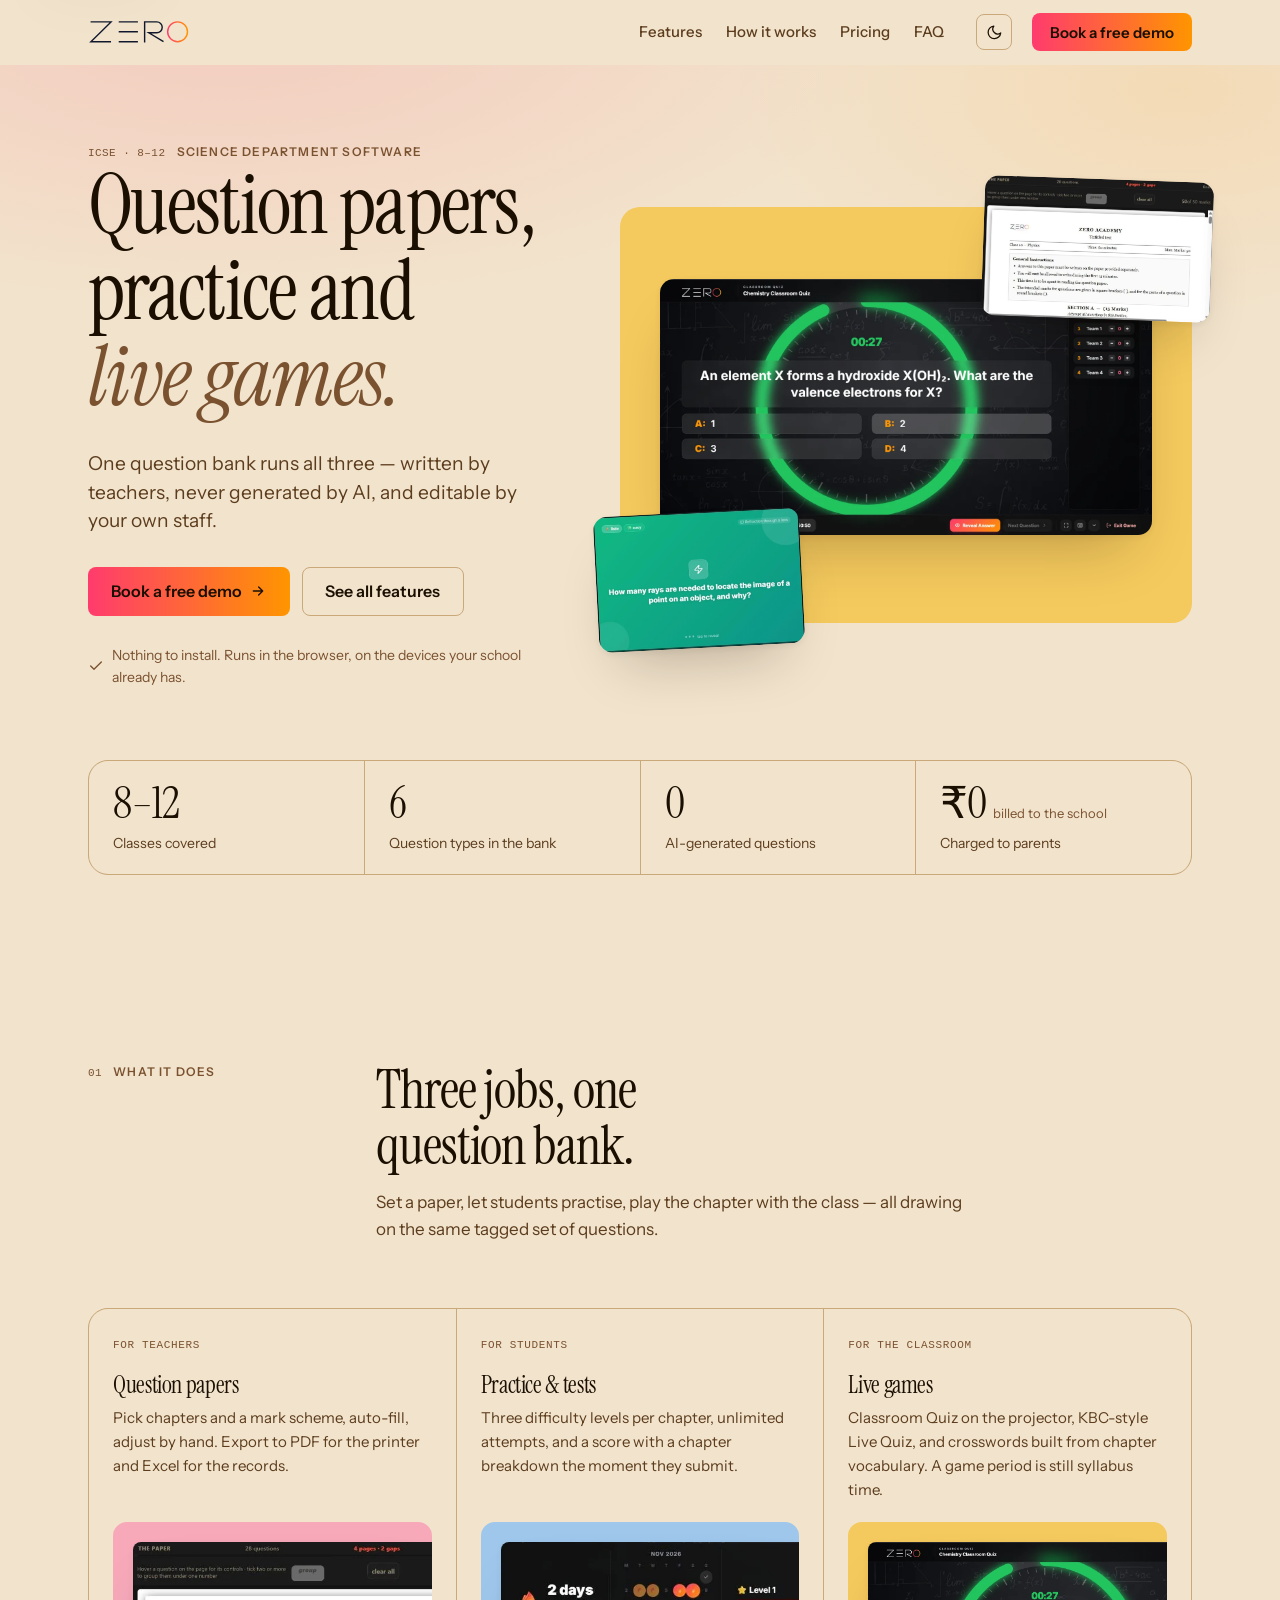
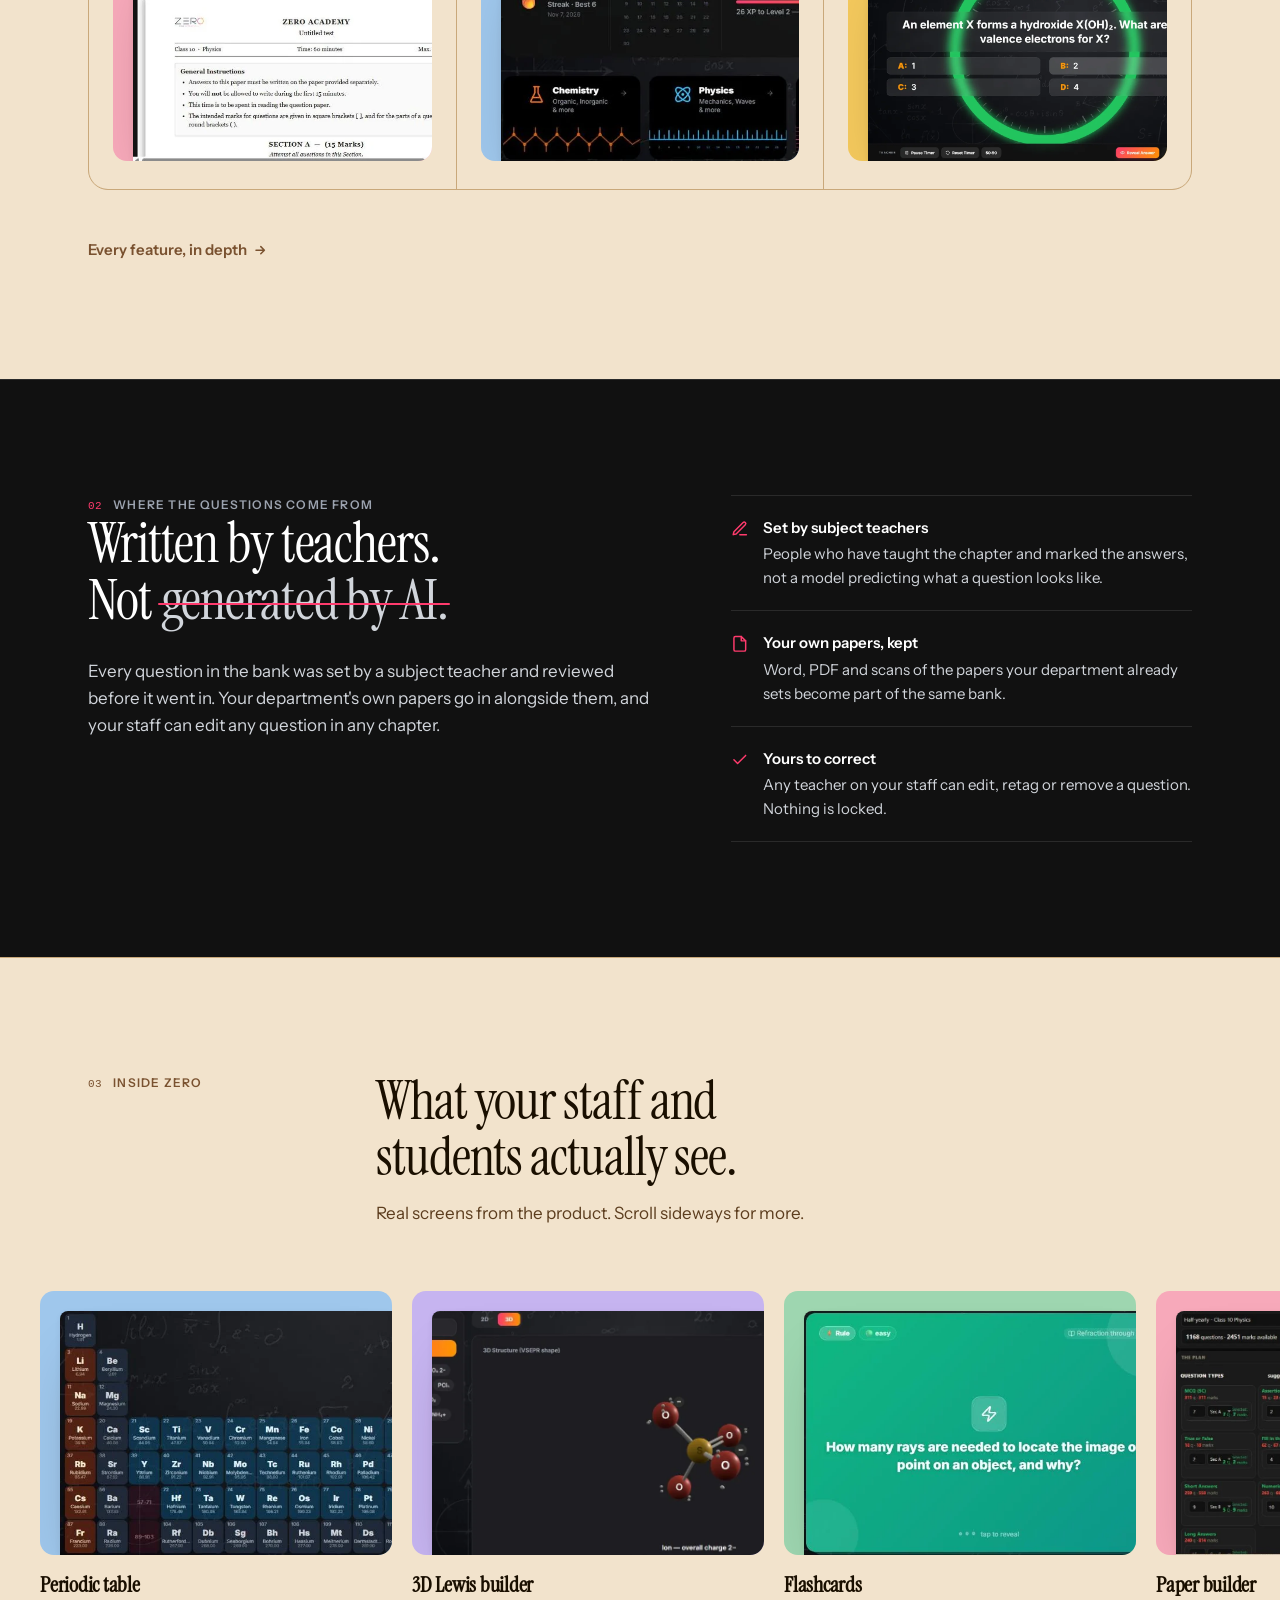
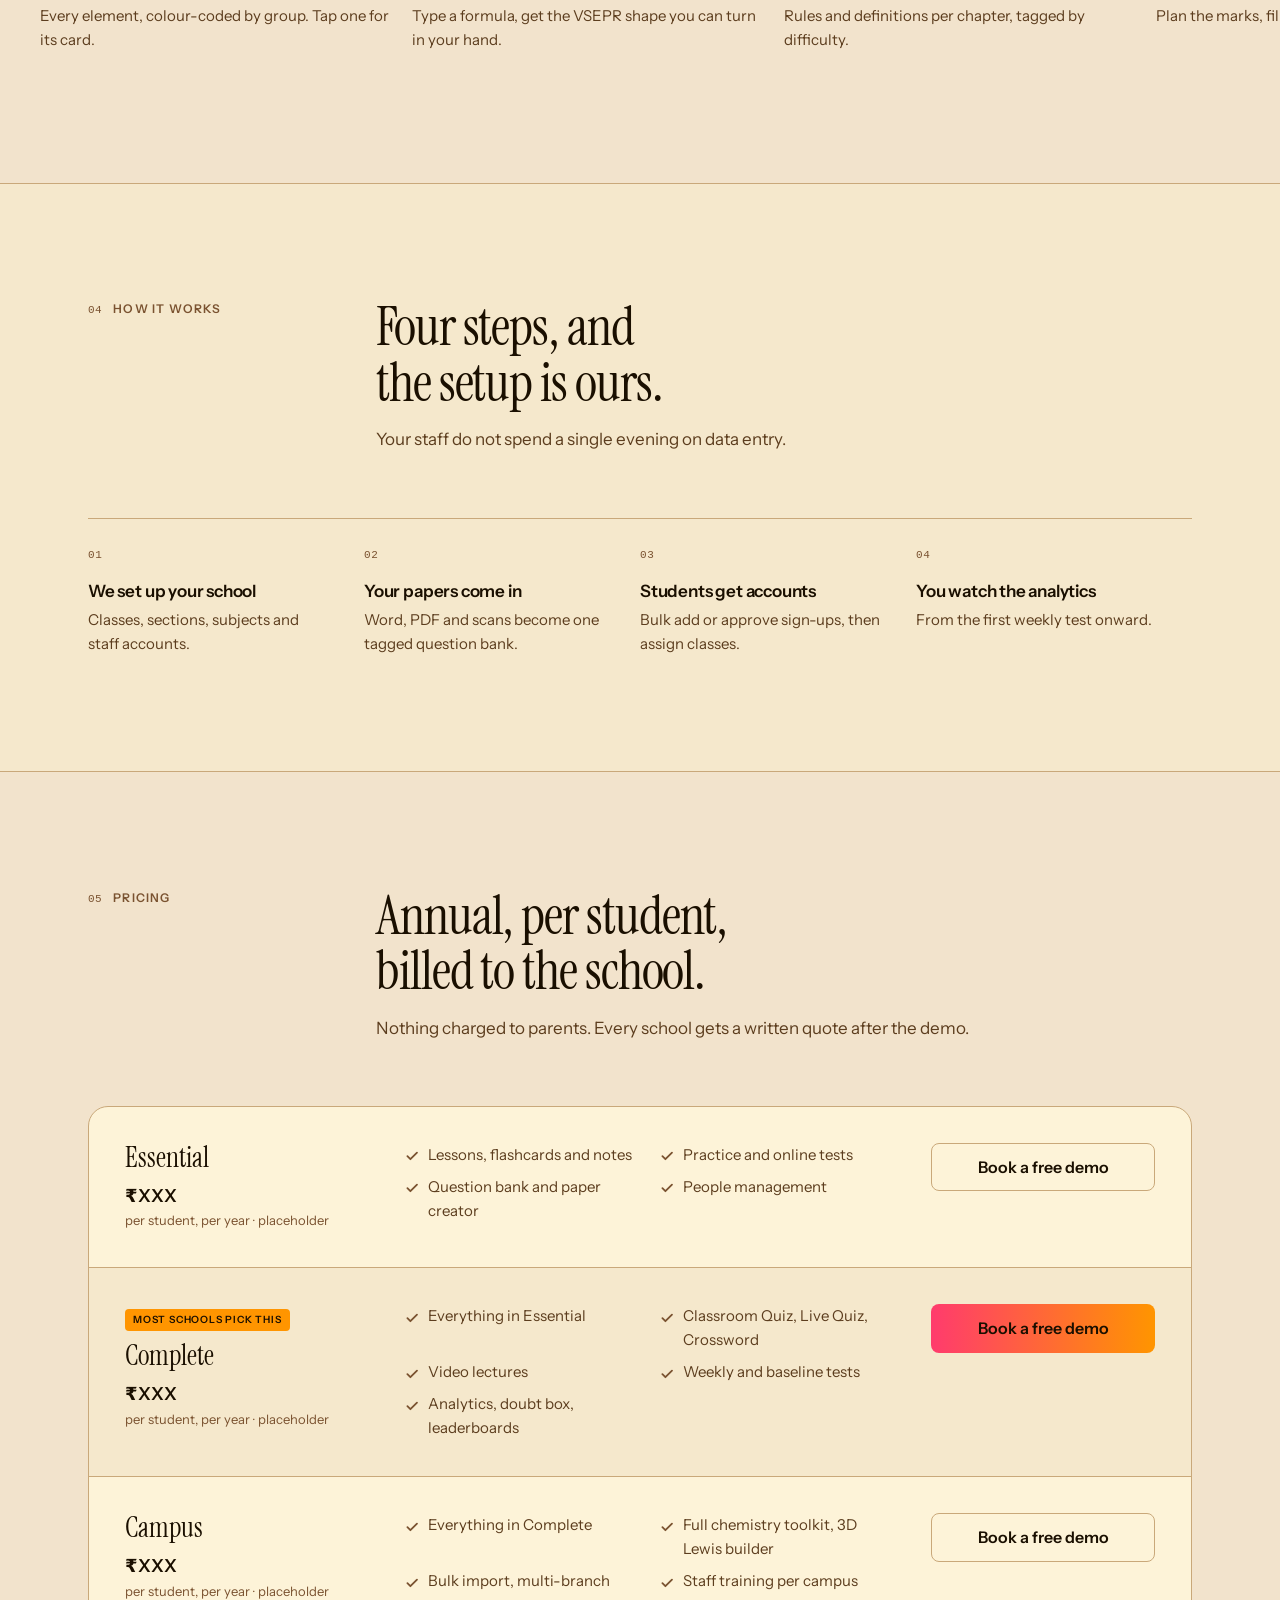
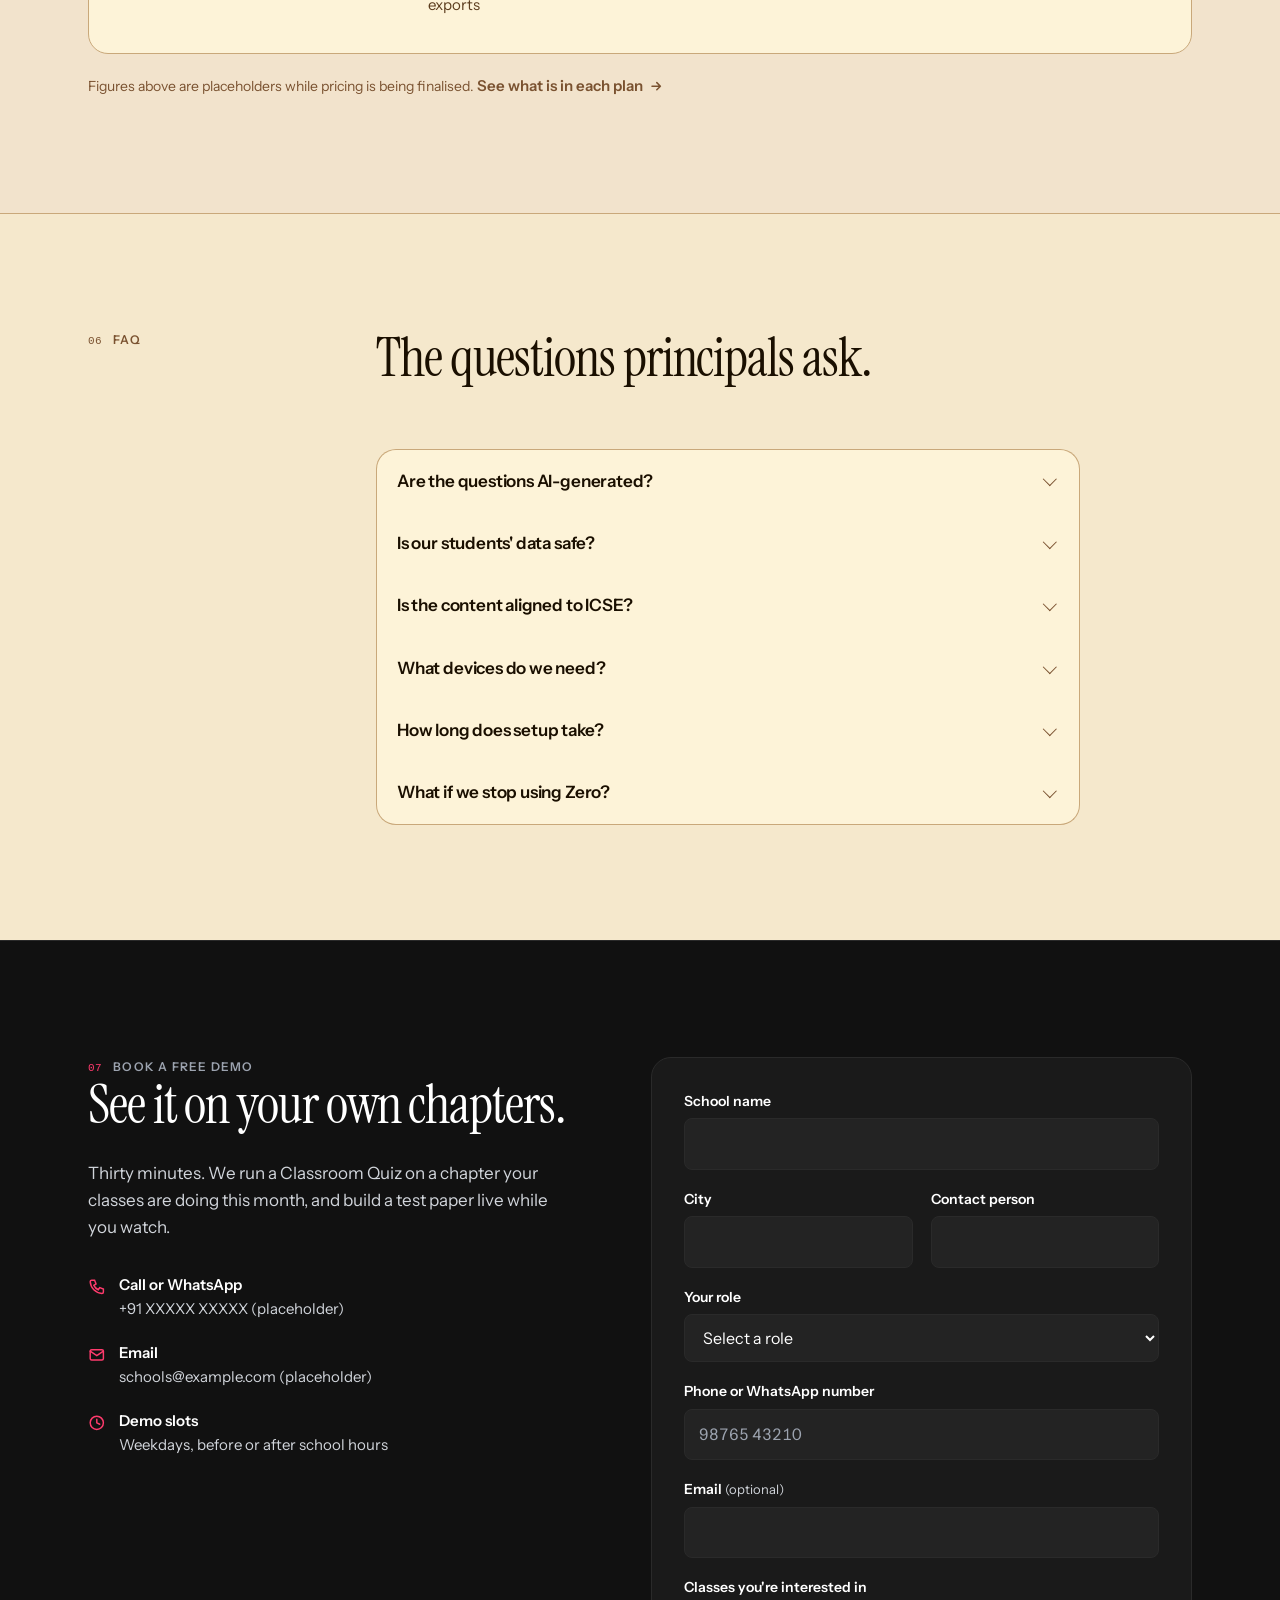
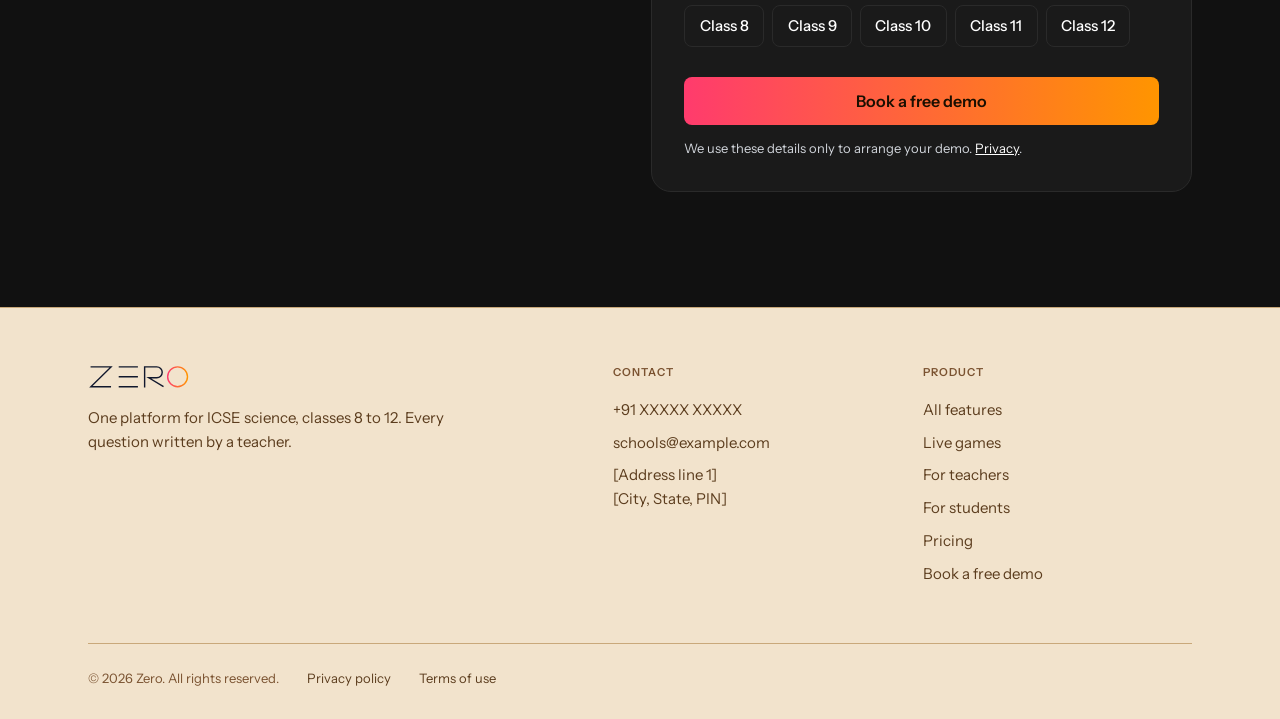
==== commit 0edd0816: "logo" ====
--- a/index.html
+++ b/index.html
@@ -125,23 +125,21 @@
           </p>
         </div>
 
-        <dl class="facts reveal">
-          <div><dt>Classes covered</dt><dd>8–12</dd></div>
-          <div><dt>Question types in the bank</dt><dd>6</dd></div>
-          <div><dt>AI-generated questions</dt><dd>0</dd></div>
-          <div><dt>Charged to parents</dt><dd>₹0 <span>billed to the school</span></dd></div>
+        <!-- Product visual: real screenshots on a tinted panel, two cards floating off its corners. -->
+        <figure class="shots reveal">
+          <img class="s-main" src="img/classroom-quiz.webp" width="1440" height="750" fetchpriority="high"
+               alt="A Classroom Quiz on the projector: a chemistry question with four options, a countdown timer and the team leaderboard.">
+          <img class="s-a" src="img/flashcard.webp" width="680" height="448" alt="A student flashcard on refraction through a lens.">
+          <img class="s-b" src="img/paper-mobile.webp" width="705" height="430" alt="A formatted Class 10 Physics paper from the paper builder.">
+        </figure>
+      </div>
+
+      <dl class="facts reveal">
+        <div><dt>Classes covered</dt><dd>8–12</dd></div>
+        <div><dt>Question types in the bank</dt><dd>6</dd></div>
+        <div><dt>AI-generated questions</dt><dd>0</dd></div>
+        <div><dt>Charged to parents</dt><dd>₹0 <span>billed to the school</span></dd></div>
         </dl>
-      </div>
-    </div>
-
-    <!-- Product visual: real screenshots, framed on a tinted panel with two floating cards. -->
-    <div class="wrap">
-      <figure class="shots reveal">
-        <img class="s-main" src="img/paper-builder.webp" width="1505" height="585" fetchpriority="high"
-             alt="The paper builder: question types planned on the left, the filterable question bank in the middle, and the formatted Class 10 Physics paper on the right.">
-        <img class="s-a" src="img/flashcard.webp" width="680" height="448" alt="A student flashcard on refraction through a lens.">
-        <img class="s-b" src="img/lewis-3d.webp" width="900" height="523" alt="The 3D Lewis structure builder showing the sulphate ion.">
-      </figure>
     </div>
   </section>
 
--- a/styles.css
+++ b/styles.css
@@ -330,7 +330,7 @@
 }
 
 /* ============================================================ hero */
-.hero { padding-block: clamp(3.5rem, 8vw, 7rem) 0; position: relative; overflow: hidden; }
+.hero { padding-block: clamp(3rem, 6vw, 5rem) clamp(3rem, 6vw, 4.5rem); position: relative; overflow: hidden; }
 .hero::before {
   content: ""; position: absolute; inset: 0 0 auto; height: 40rem;
   background:
@@ -342,7 +342,7 @@
 
 .hero-grid { display: grid; gap: 2rem; align-items: start; }
 @media (min-width: 64rem) {
-  .hero-grid { grid-template-columns: 1.15fr .85fr; gap: 4rem; align-items: end; }
+  .hero-grid { grid-template-columns: .9fr 1.1fr; gap: 4rem; align-items: center; }
 }
 .hero h1 { max-width: 15ch; }
 .hero .lede {
@@ -356,30 +356,32 @@
 }
 .hero-note svg { width: 1rem; height: 1rem; flex: none; color: var(--brand-ink); }
 
-/* the right-hand stat column, set as a rule-separated list */
-.facts { display: grid; gap: 0; border-top: 1px solid var(--line); }
-.facts div { padding: 1rem 0; border-bottom: 1px solid var(--line); display: flex; align-items: baseline; gap: 1rem; }
-.facts dt { font-size: .875rem; color: var(--ink-2); flex: 1; }
+/* stat row under the hero, Formative-style: big number over a short label */
+.facts {
+  display: grid; grid-template-columns: repeat(2, 1fr); gap: 1px; margin: clamp(3rem, 6vw, 4.5rem) 0 0;
+  background: var(--line); border: 1px solid var(--line); border-radius: var(--r-l); overflow: hidden;
+}
+@media (min-width: 52rem) { .facts { grid-template-columns: repeat(4, 1fr); } }
+.facts div { background: var(--paper); padding: 1.25rem 1.5rem; display: flex; flex-direction: column-reverse; gap: .4rem; }
+.facts dt { font-size: .875rem; color: var(--ink-2); }
 .facts dd {
-  margin: 0; font-family: var(--display); font-size: 1.75rem; line-height: 1;
+  margin: 0; font-family: var(--display); font-size: clamp(2rem, 4vw, 2.75rem); line-height: 1;
   letter-spacing: -.02em; color: var(--ink);
 }
 .facts dd span { font-family: var(--text); font-size: .8125rem; color: var(--ink-3); letter-spacing: 0; }
-/* small phones: let the qualifier drop under the number instead of squeezing the label */
-@media (max-width: 26rem) { .facts div { flex-wrap: wrap; } .facts dd span { display: block; } }
 
 /* hero: one big screenshot on a tinted panel, two cards floating off its corners */
 .shots {
-  position: relative; margin: clamp(3rem, 6vw, 5rem) 0 0;
-  padding: clamp(1rem, 4vw, 2.5rem); background: var(--t-a); border-radius: var(--r-l);
+  position: relative; margin: 0;
+  padding: clamp(1rem, 4vw, 2rem); background: var(--t-a); border-radius: var(--r-l);
 }
 .shots img { display: block; width: 100%; height: auto; border-radius: var(--r); box-shadow: var(--shadow-l); }
 .shots .s-a, .shots .s-b { display: none; }
 @media (min-width: 52rem) {
-  .shots { padding: 3.5rem 7rem 4rem; margin-bottom: 2rem; }
+  .shots { padding: 4.5rem 2.5rem 5.5rem; }
   .shots .s-a, .shots .s-b { display: block; position: absolute; }
-  .shots .s-a { width: 24%; left: 1.5rem; bottom: -2rem; rotate: -3deg; }
-  .shots .s-b { width: 27%; right: 1.5rem; top: -2rem; rotate: 2deg; }
+  .shots .s-a { width: 36%; left: -1.5rem; bottom: -1.5rem; rotate: -3deg; }
+  .shots .s-b { width: 40%; right: -1.25rem; top: -1.75rem; rotate: 2deg; }
 }
 
 /* screenshot framed on a tint, bleeding off the bottom-right corner */
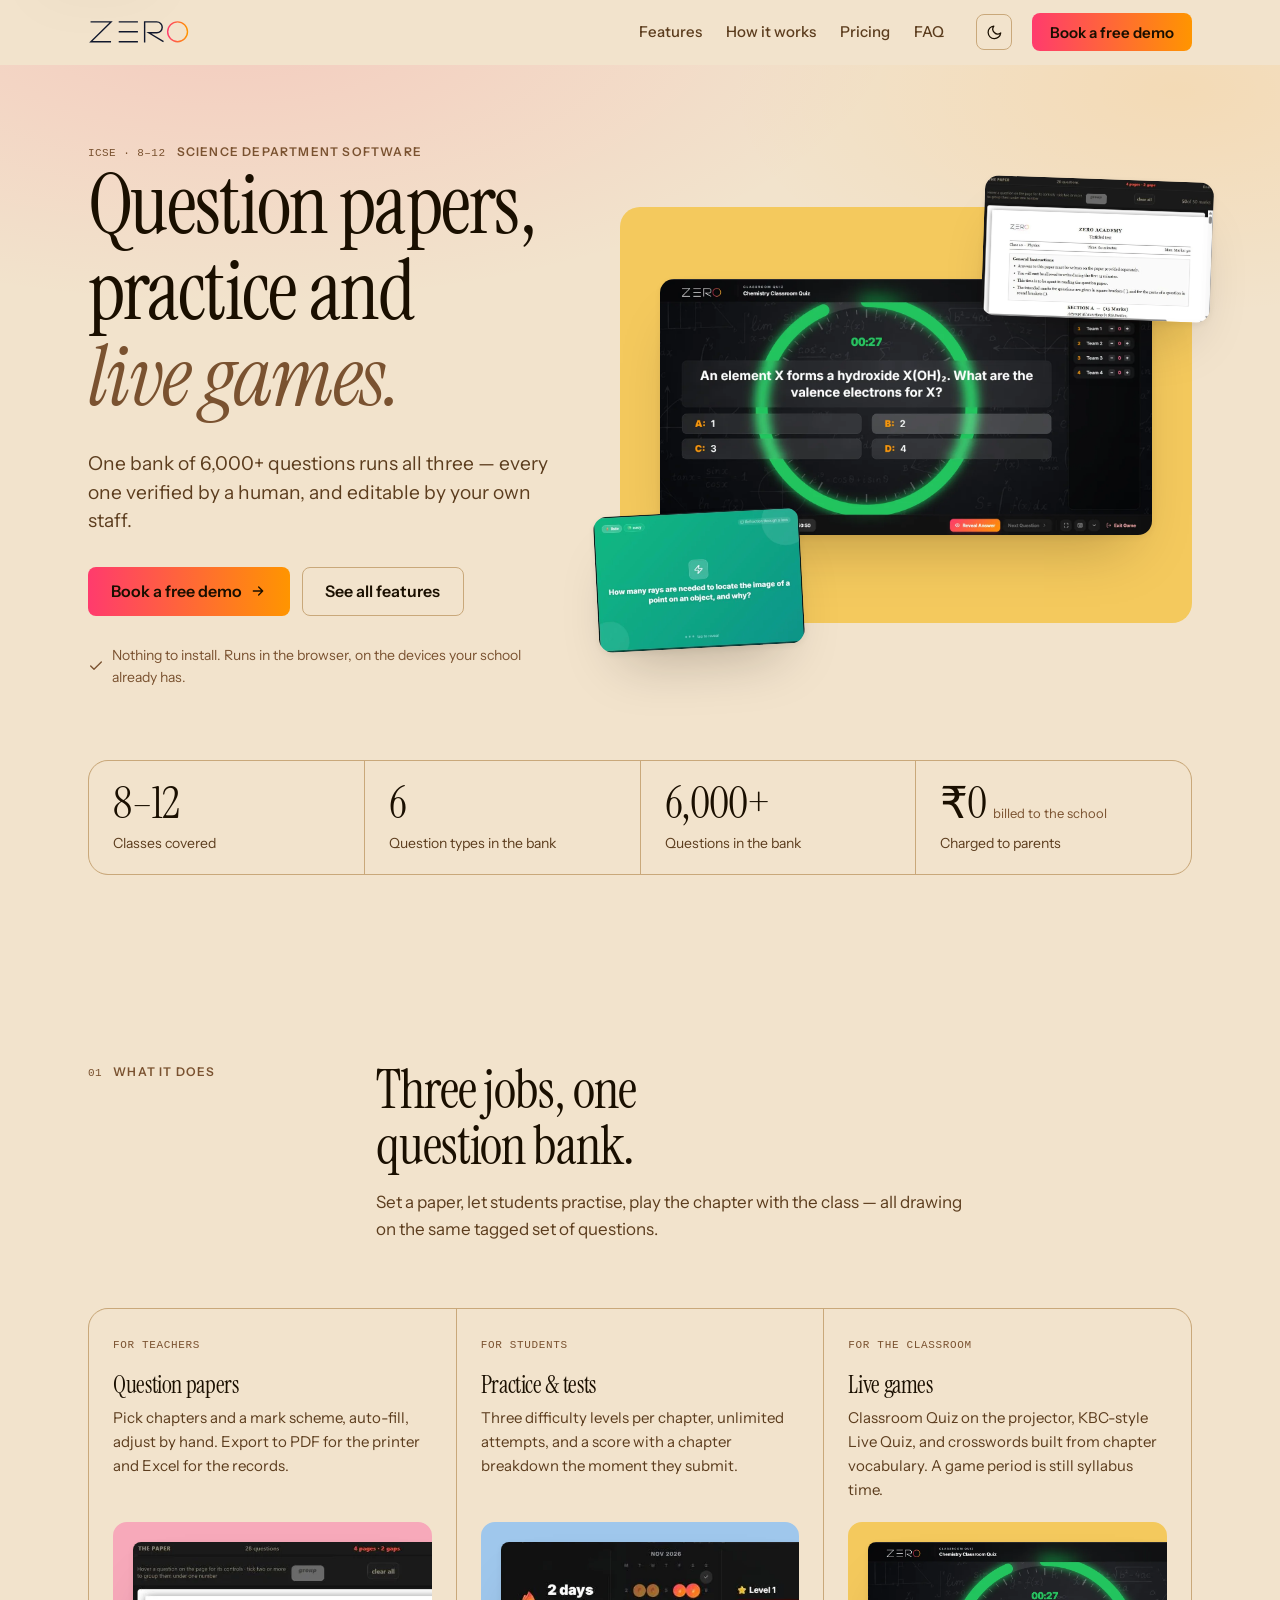
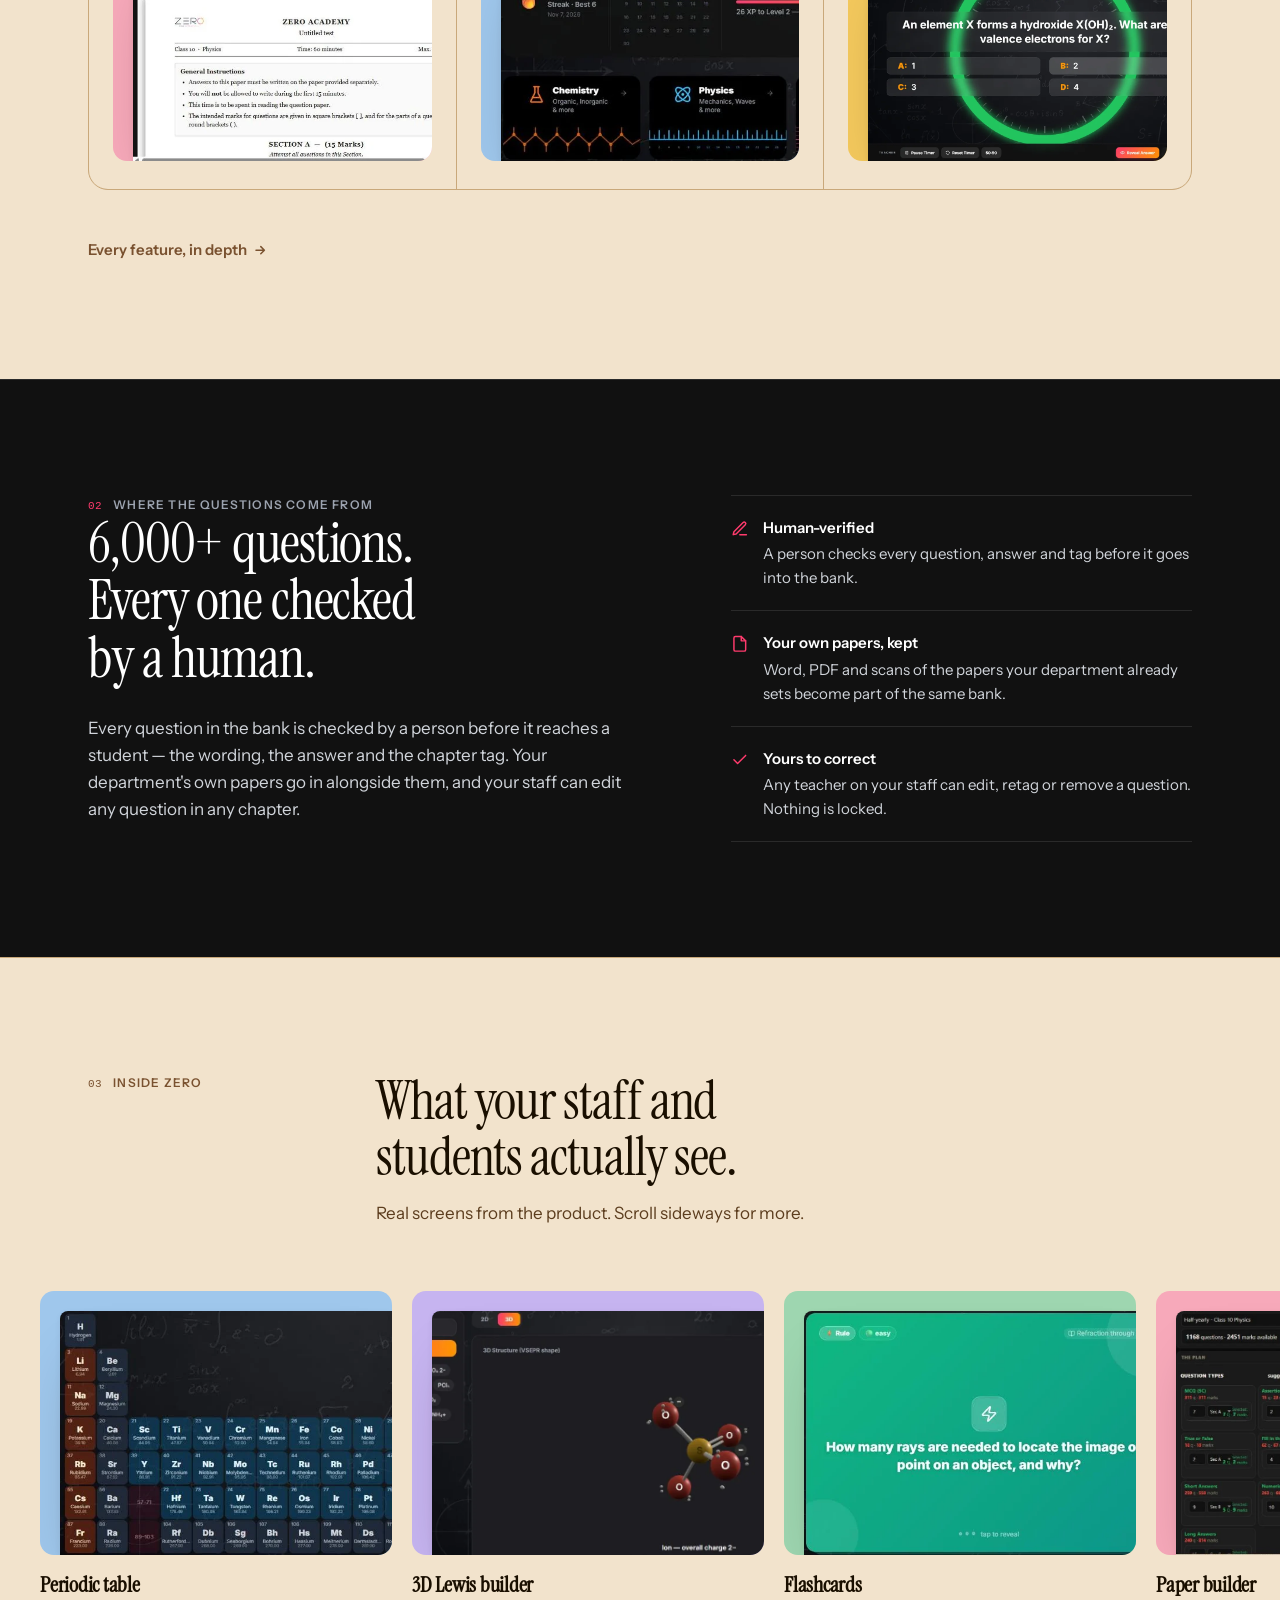
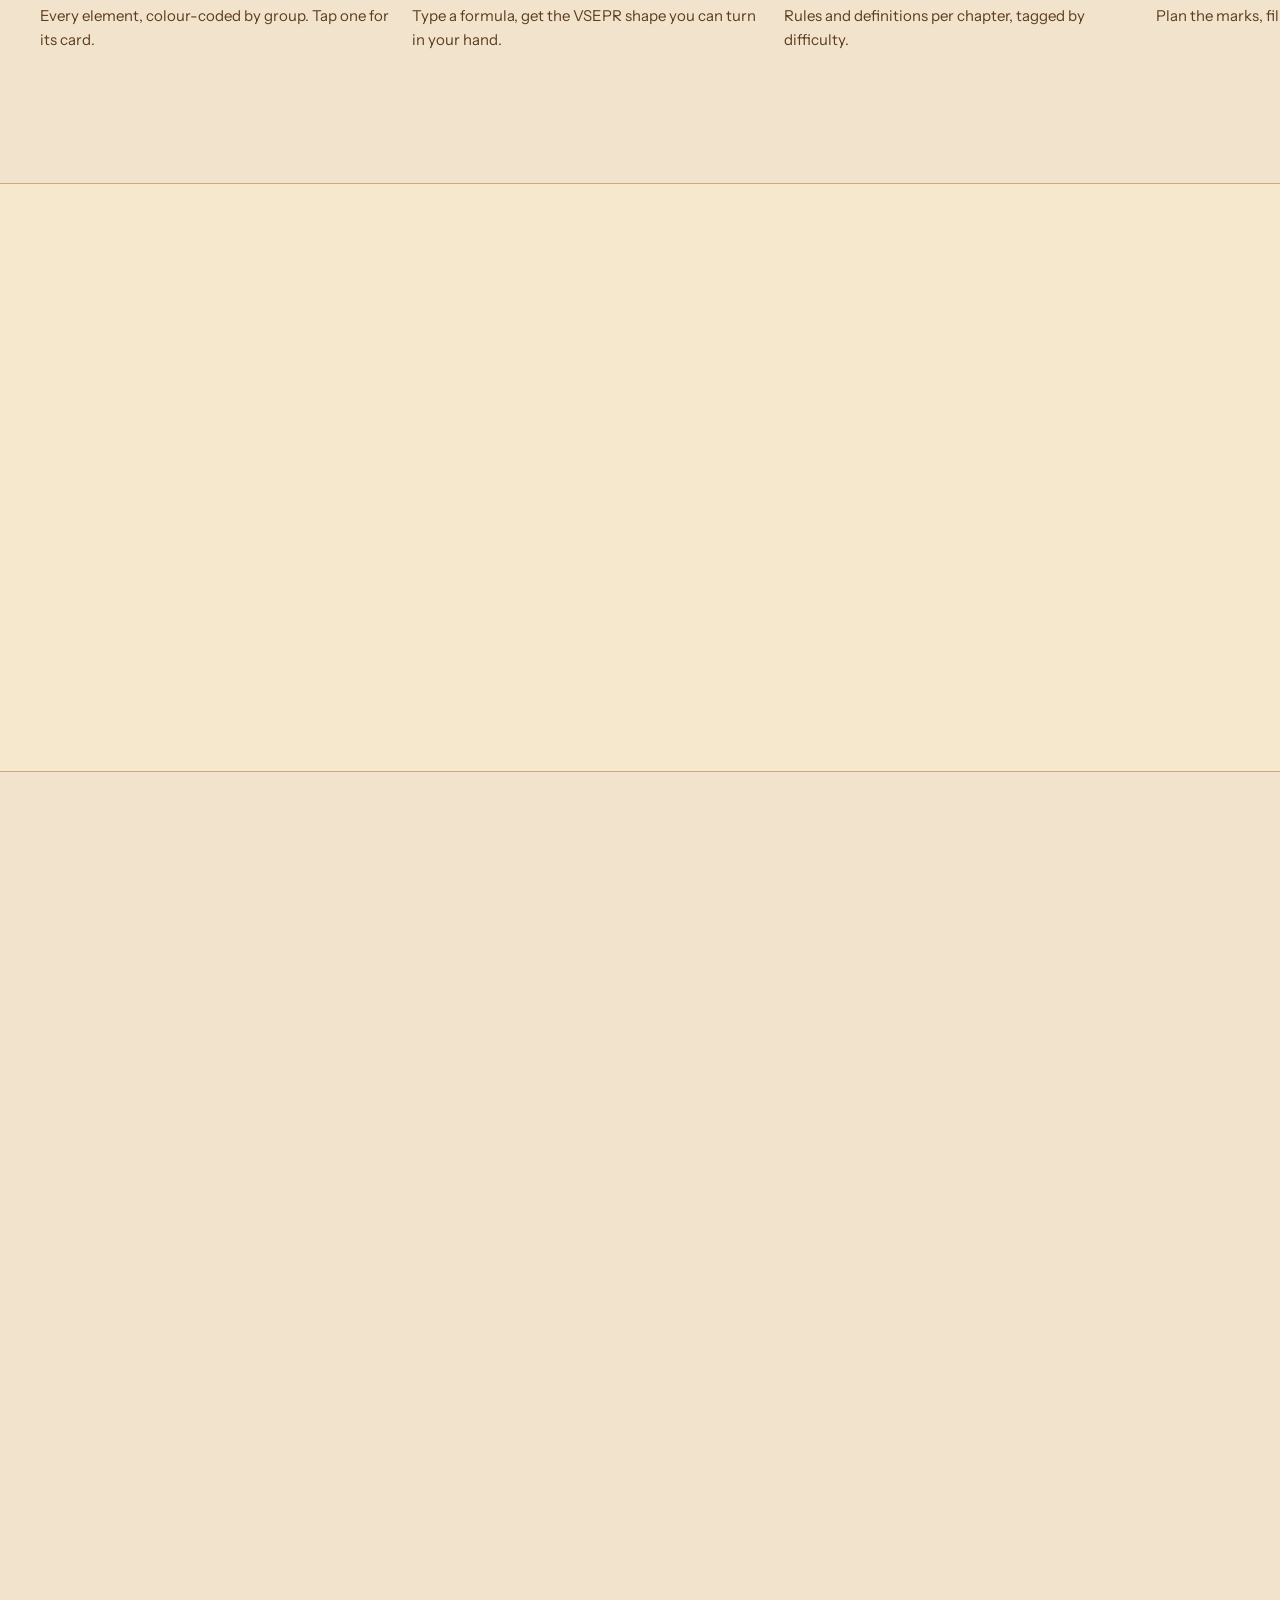
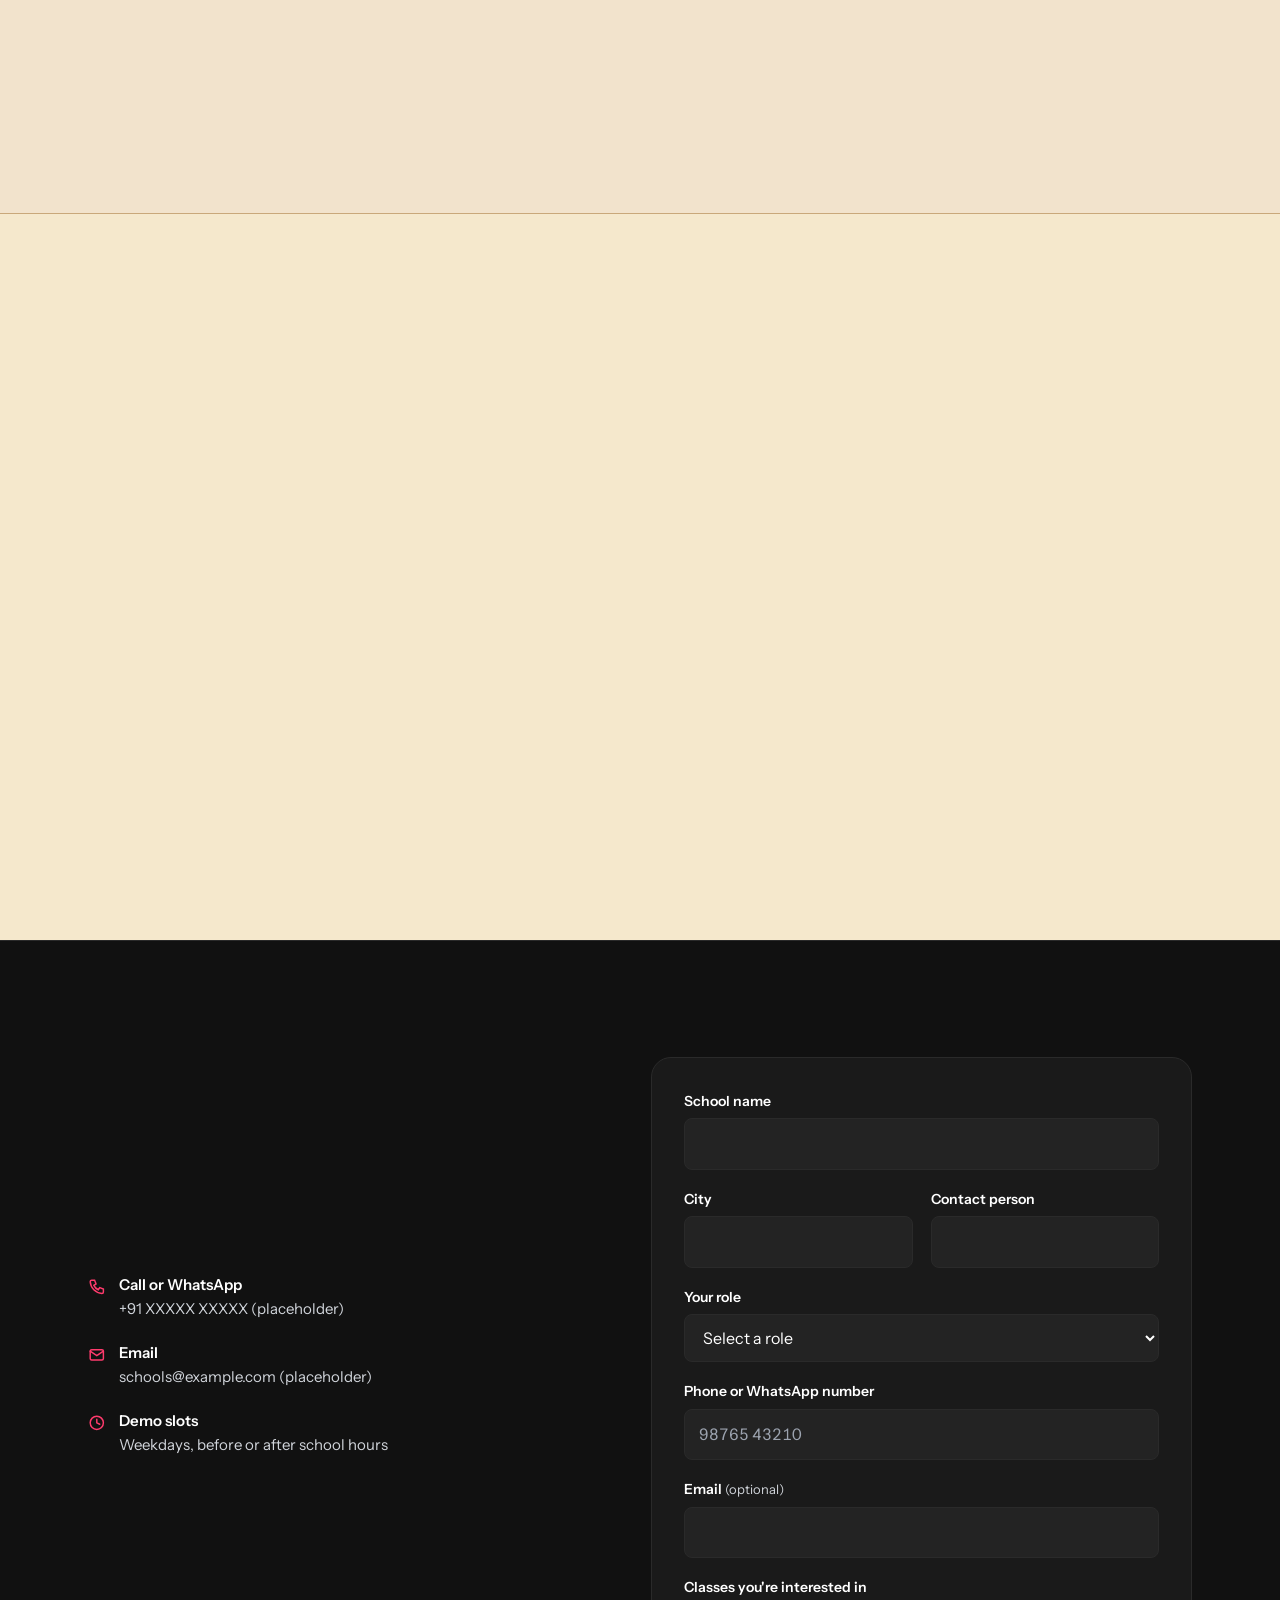
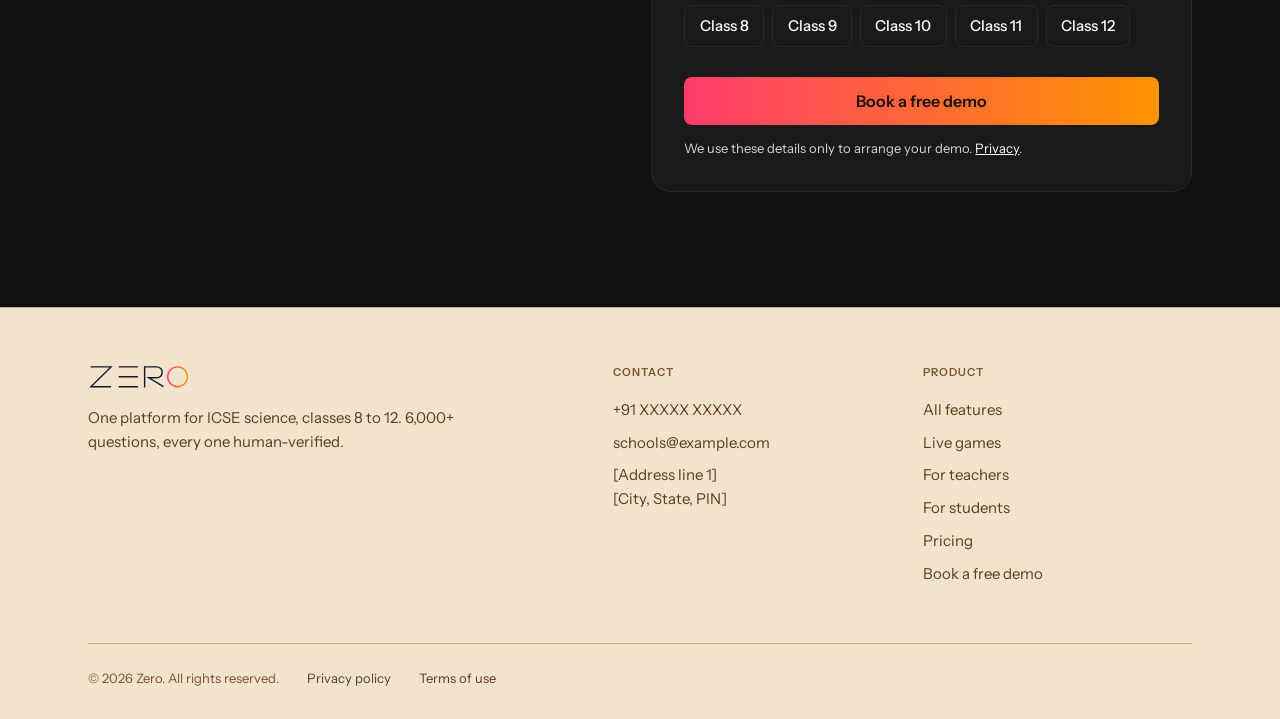
==== commit 3e5d00ee: "not ai genrated" ====
--- a/index.html
+++ b/index.html
@@ -6,13 +6,13 @@
 
 <!-- TODO: brand name, logo and domain are placeholders ("Zero"). Swap before launch. -->
 <title>Zero — question papers, practice and live games for ICSE science</title>
-<meta name="description" content="One platform for ICSE science, classes 8 to 12. Question papers out of your own bank, practice and tests for students, and live games the whole class plays. Every question written by a teacher, never AI-generated. Book a free demo.">
+<meta name="description" content="One platform for ICSE science, classes 8 to 12. Question papers out of your own bank, practice and tests for students, and live games the whole class plays. A bank of 6,000+ questions, every one verified by a human. Book a free demo.">
 <link rel="canonical" href="https://example.com/">
 
 <meta property="og:type" content="website">
 <meta property="og:site_name" content="Zero">
 <meta property="og:title" content="Zero — question papers, practice and live games for ICSE science">
-<meta property="og:description" content="Question papers out of your own bank, practice and tests for students, and live games the whole class plays. Every question written by a teacher, never AI-generated.">
+<meta property="og:description" content="Question papers out of your own bank, practice and tests for students, and live games the whole class plays. A bank of 6,000+ questions, every one verified by a human.">
 <meta property="og:url" content="https://example.com/">
 <!-- TODO: add a real 1200x630 og image at /og.png -->
 <meta property="og:image" content="https://example.com/og.png">
@@ -109,7 +109,7 @@
         <div>
           <p class="label reveal"><span class="num">ICSE · 8–12</span> Science department software</p>
           <h1 id="hero-h" class="reveal">Question papers, practice and <em class="flourish">live games.</em></h1>
-          <p class="lede reveal">One question bank runs all three — written by teachers, never generated by AI, and editable by your own staff.</p>
+          <p class="lede reveal">One bank of 6,000+ questions runs all three — every one verified by a human, and editable by your own staff.</p>
 
           <div class="hero-cta reveal">
             <a class="btn btn-primary" href="#demo">
@@ -137,7 +137,7 @@
       <dl class="facts reveal">
         <div><dt>Classes covered</dt><dd>8–12</dd></div>
         <div><dt>Question types in the bank</dt><dd>6</dd></div>
-        <div><dt>AI-generated questions</dt><dd>0</dd></div>
+        <div><dt>Questions in the bank</dt><dd>6,000+</dd></div>
         <div><dt>Charged to parents</dt><dd>₹0 <span>billed to the school</span></dd></div>
         </dl>
     </div>
@@ -198,14 +198,14 @@
       <div class="claim-grid">
         <div>
           <p class="label reveal"><span class="num">02</span> Where the questions come from</p>
-          <h2 id="written-h" class="reveal">Written by teachers. Not <span class="struck">generated by AI.</span></h2>
-          <p class="lede reveal">Every question in the bank was set by a subject teacher and reviewed before it went in. Your department's own papers go in alongside them, and your staff can edit any question in any chapter.</p>
+          <h2 id="written-h" class="reveal">6,000+ questions. Every one checked by a human.</h2>
+          <p class="lede reveal">Every question in the bank is checked by a person before it reaches a student — the wording, the answer and the chapter tag. Your department's own papers go in alongside them, and your staff can edit any question in any chapter.</p>
         </div>
 
         <ul class="claim-points reveal">
           <li>
             <svg viewBox="0 0 24 24" fill="none" stroke="currentColor" stroke-width="2" stroke-linecap="round" stroke-linejoin="round" aria-hidden="true"><path d="M12 20h9M16.5 3.5a2.1 2.1 0 0 1 3 3L7 19l-4 1 1-4z"/></svg>
-            <span><b>Set by subject teachers</b>People who have taught the chapter and marked the answers, not a model predicting what a question looks like.</span>
+            <span><b>Human-verified</b>A person checks every question, answer and tag before it goes into the bank.</span>
           </li>
           <li>
             <svg viewBox="0 0 24 24" fill="none" stroke="currentColor" stroke-width="2" stroke-linecap="round" stroke-linejoin="round" aria-hidden="true"><path d="M14 2H6a2 2 0 0 0-2 2v16a2 2 0 0 0 2 2h12a2 2 0 0 0 2-2V8z"/><path d="M14 2v6h6"/></svg>
@@ -380,9 +380,9 @@
 
       <div class="faq-stack reveal">
         <details>
-          <summary>Are the questions AI-generated?</summary>
+          <summary>How are the questions checked?</summary>
           <div class="faq-panel"><div>
-            <p>No. Every question in the bank was written by a subject teacher and reviewed before it was added, and your department's own papers go in alongside them. Your staff can edit or remove any question in any chapter.</p>
+            <p>Every one of the 6,000+ questions in the bank is verified by a human before it is added — the question, the answer and the chapter tag. Your department's own papers go in alongside them, and your staff can edit or remove any question in any chapter.</p>
           </div></div>
         </details>
 
@@ -546,7 +546,7 @@
       </svg>
     </a>
         <p style="margin-top:1rem;max-width:26rem;font-size:.9375rem;color:var(--ink-2)">
-          One platform for ICSE science, classes 8 to 12. Every question written by a teacher.
+          One platform for ICSE science, classes 8 to 12. 6,000+ questions, every one human-verified.
         </p>
       </div>
 
--- a/styles.css
+++ b/styles.css
@@ -769,15 +769,6 @@
 .claim-points b { display: block; color: var(--inv-ink); font-weight: 600; font-size: .9375rem; margin-bottom: .15rem; }
 .claim-points span { color: var(--inv-ink-2); font-size: .9375rem; }
 
-/* a struck-through "AI-generated", to make the point visually */
-.struck { position: relative; color: var(--inv-ink-2); white-space: nowrap; }
-.struck::after {
-  content: ""; position: absolute; left: -.05em; right: -.05em; top: 54%;
-  height: 2px; background: var(--inv-brand); border-radius: 2px;
-  transform: scaleX(0); transform-origin: left;
-  transition: transform .45s var(--ease-out) .25s;
-}
-.reveal.in .struck::after, .in.struck::after { transform: scaleX(1); }
 
 /* ======================================================= page head */
 /* Inner pages: a short masthead instead of a hero. */
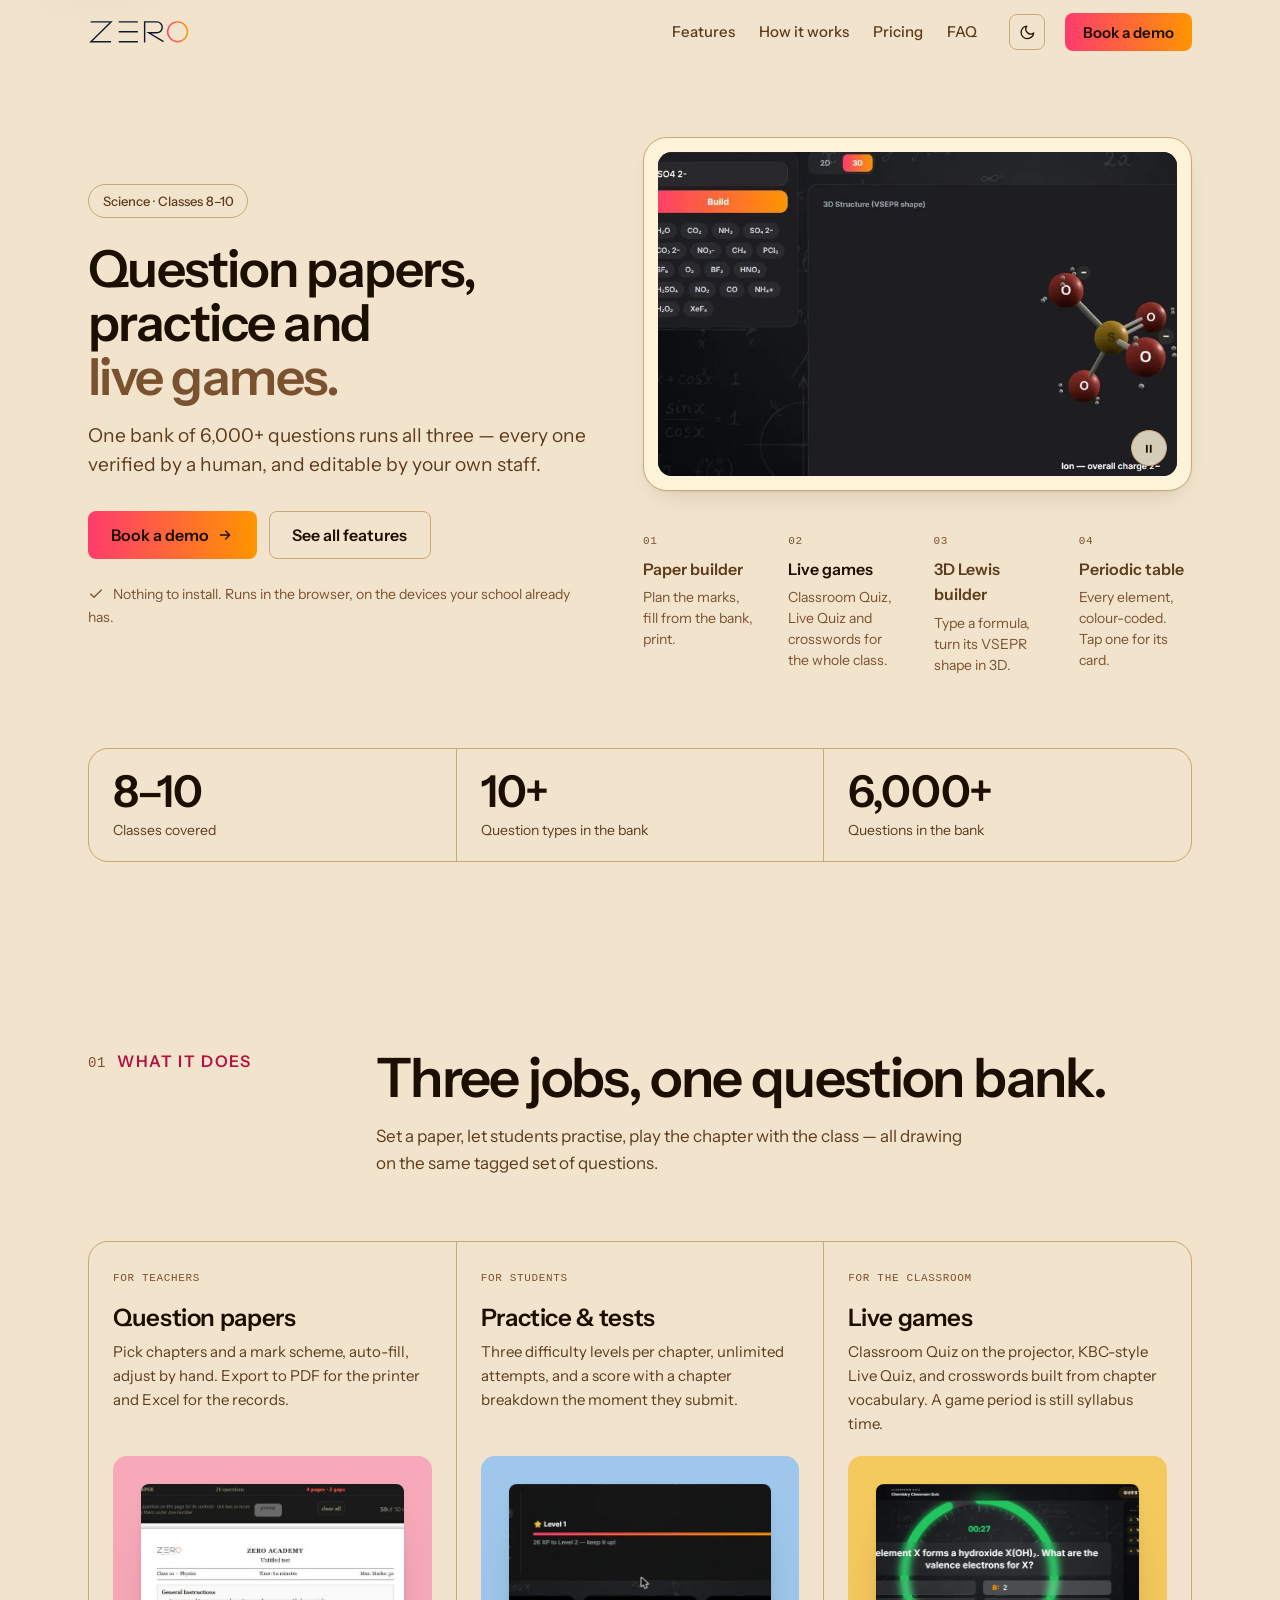
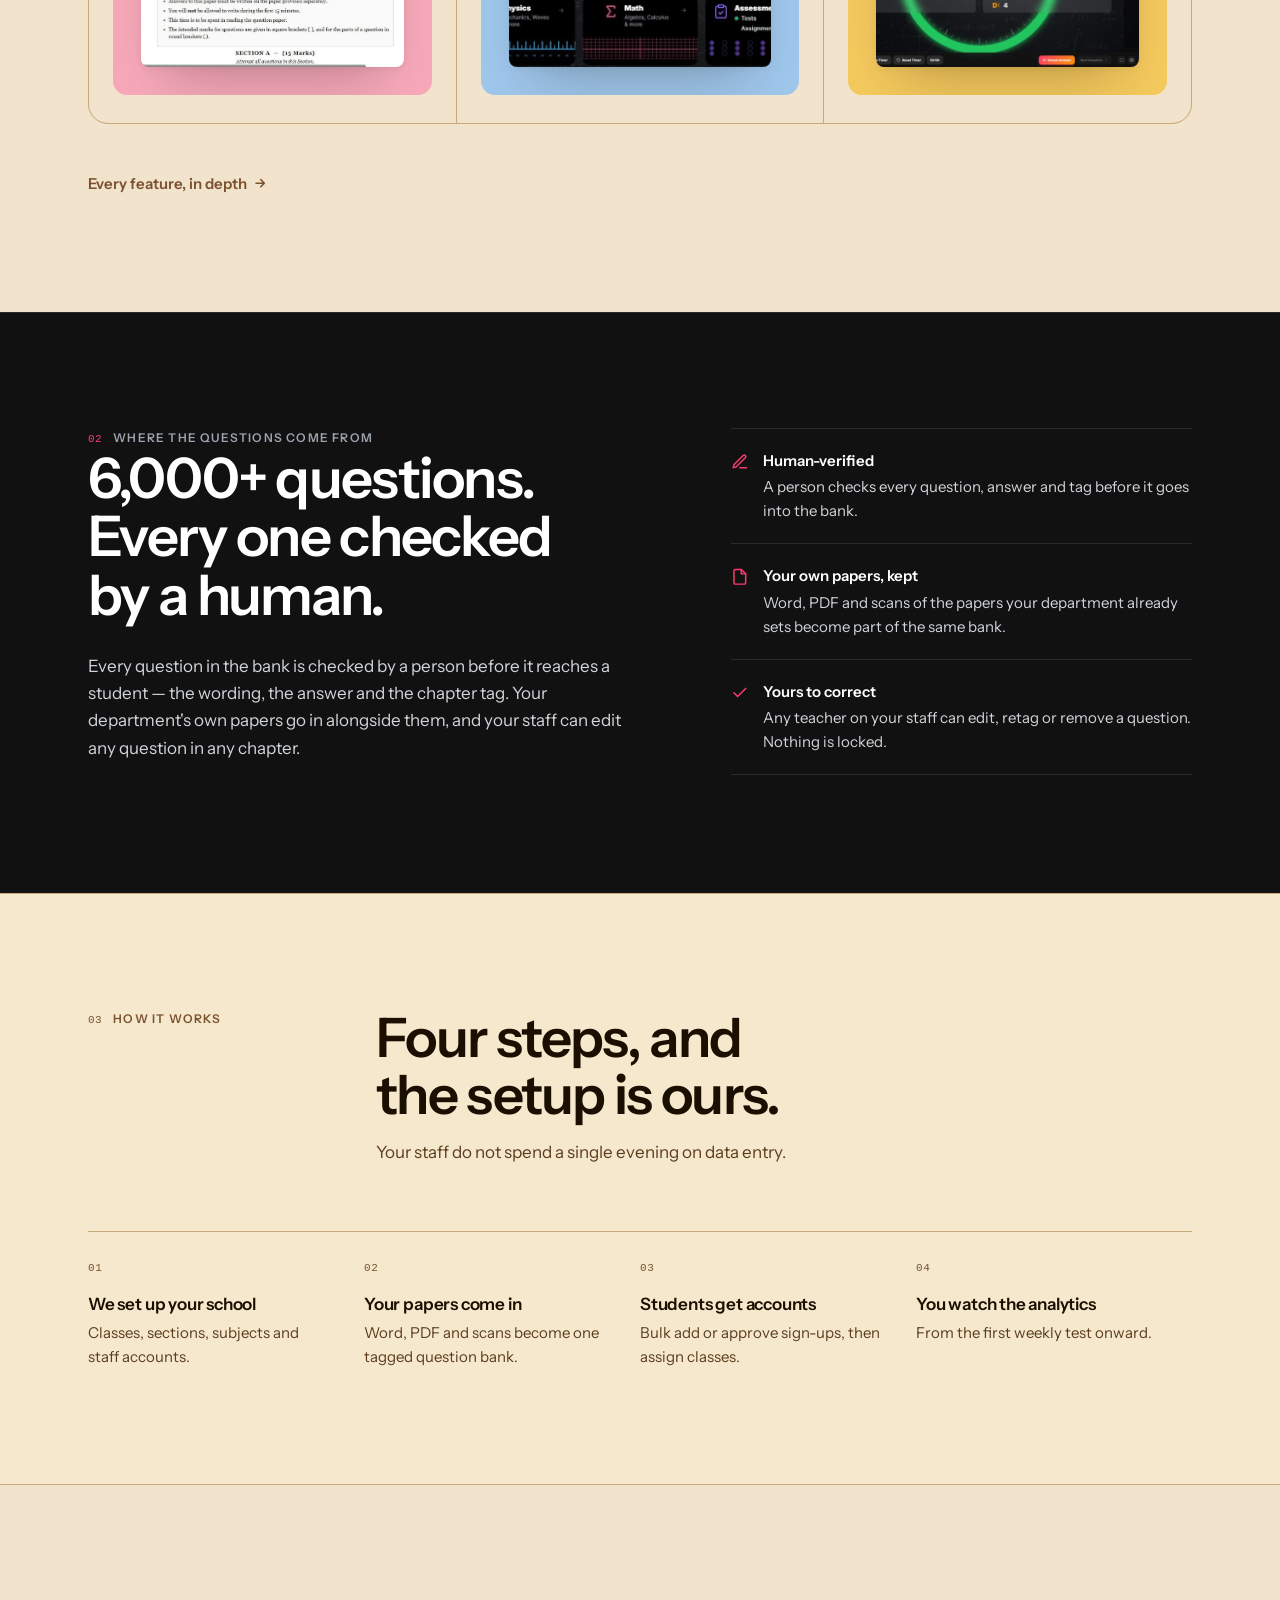
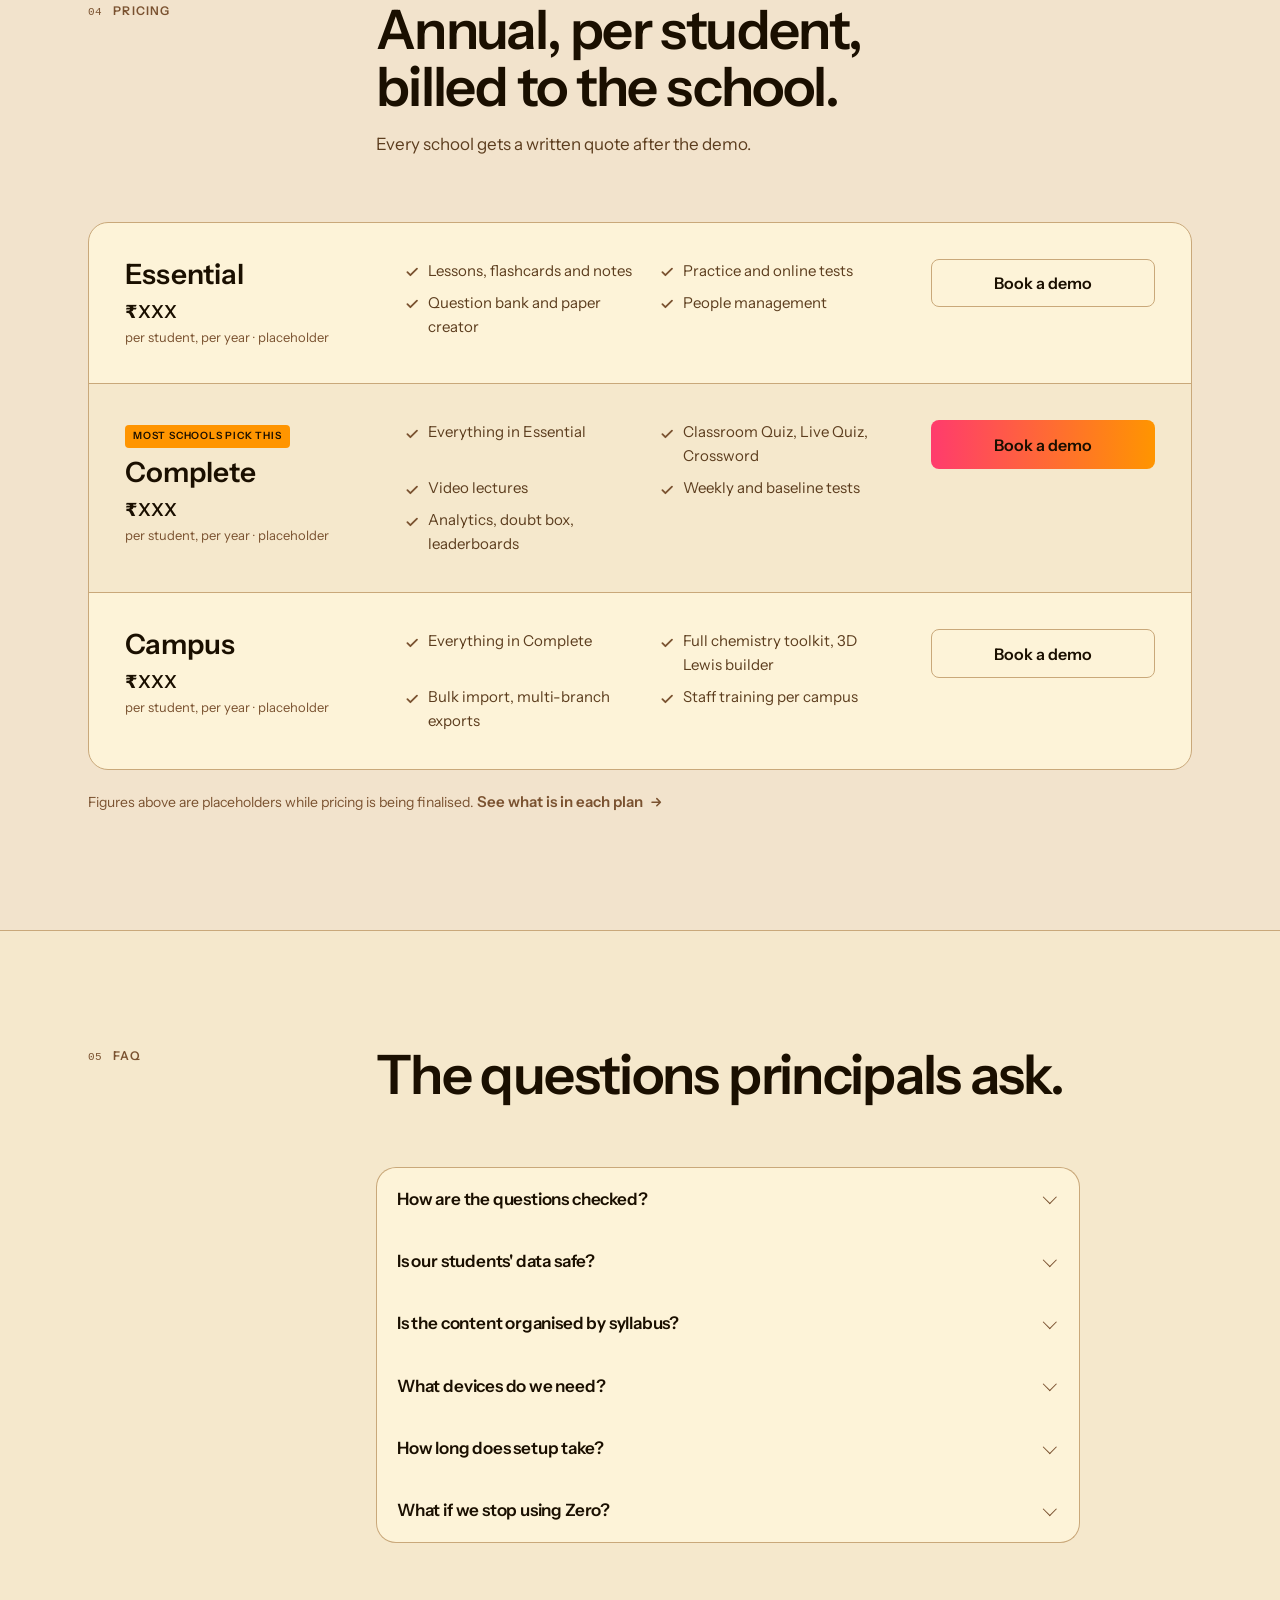
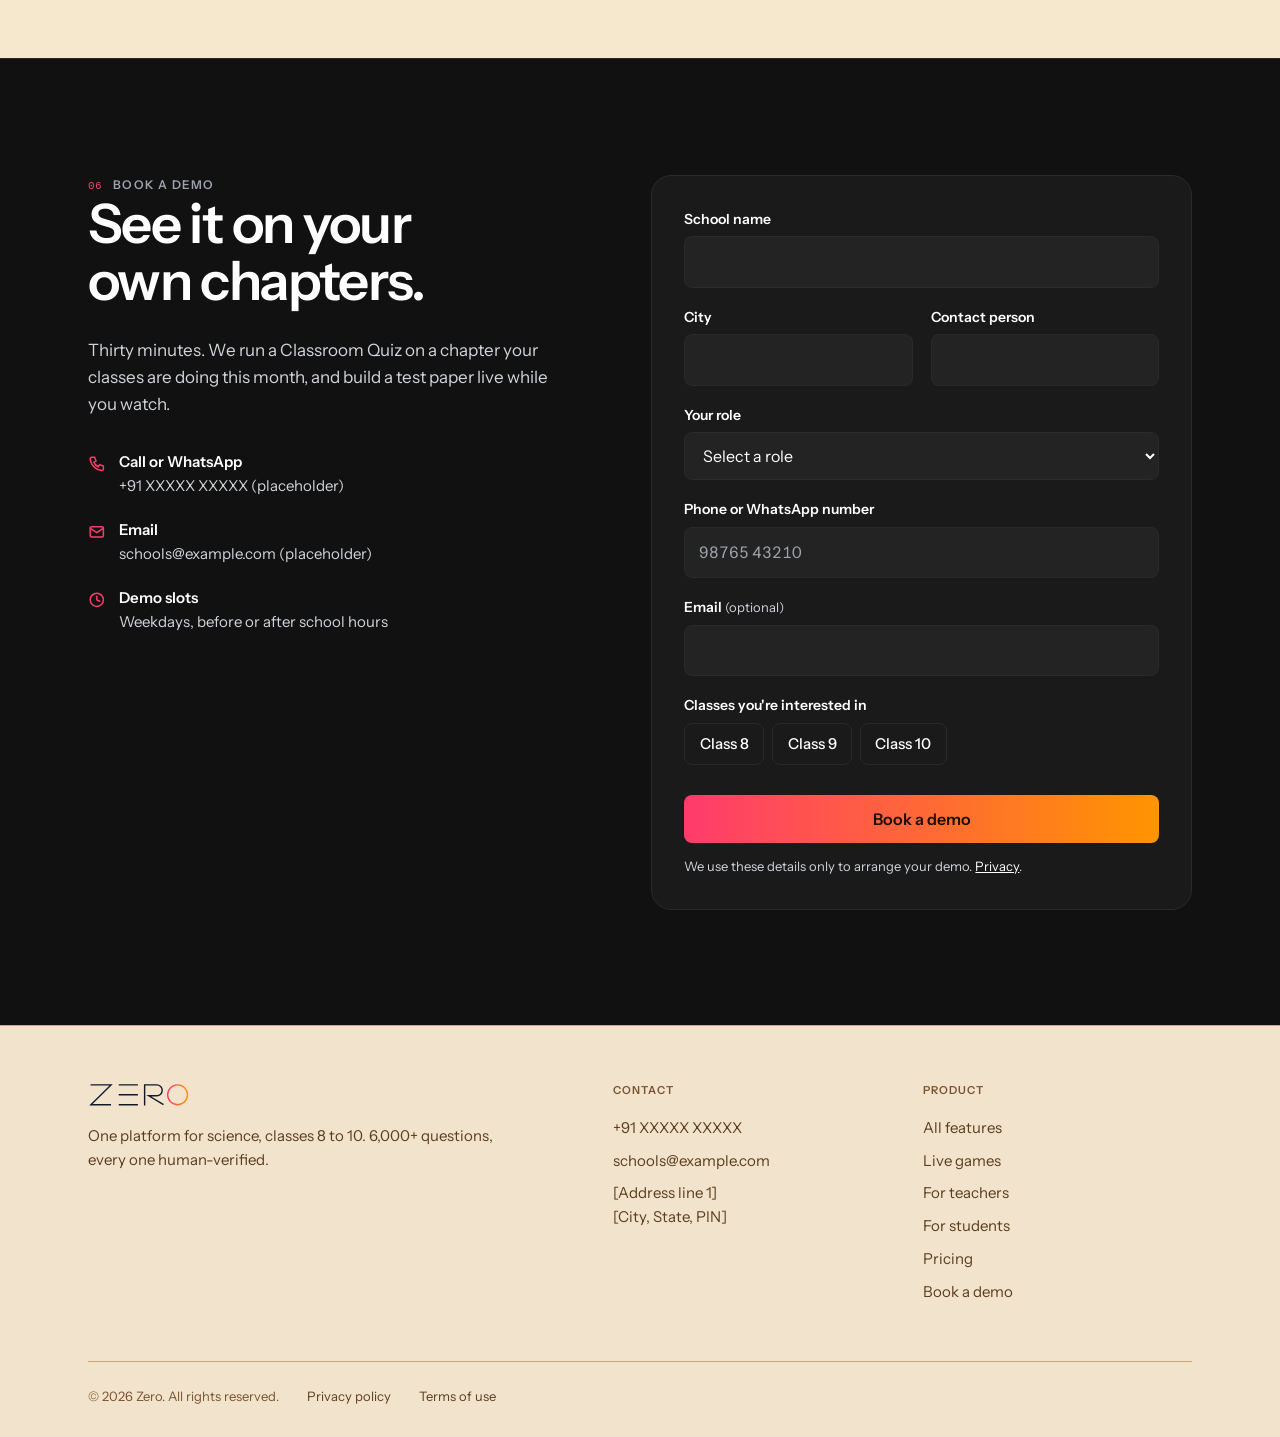
==== commit 50d0b31b: "8.30" ====
--- a/index.html
+++ b/index.html
@@ -5,13 +5,13 @@
 <meta name="viewport" content="width=device-width, initial-scale=1, viewport-fit=cover">
 
 <!-- TODO: brand name, logo and domain are placeholders ("Zero"). Swap before launch. -->
-<title>Zero — question papers, practice and live games for ICSE science</title>
-<meta name="description" content="One platform for ICSE science, classes 8 to 12. Question papers out of your own bank, practice and tests for students, and live games the whole class plays. A bank of 6,000+ questions, every one verified by a human. Book a free demo.">
+<title>Zero — question papers, practice and live games for science</title>
+<meta name="description" content="One platform for science, classes 8 to 10. Question papers out of your own bank, practice and tests for students, and live games the whole class plays. A bank of 6,000+ questions, every one verified by a human. Book a demo.">
 <link rel="canonical" href="https://example.com/">
 
 <meta property="og:type" content="website">
 <meta property="og:site_name" content="Zero">
-<meta property="og:title" content="Zero — question papers, practice and live games for ICSE science">
+<meta property="og:title" content="Zero — question papers, practice and live games for science">
 <meta property="og:description" content="Question papers out of your own bank, practice and tests for students, and live games the whole class plays. A bank of 6,000+ questions, every one verified by a human.">
 <meta property="og:url" content="https://example.com/">
 <!-- TODO: add a real 1200x630 og image at /og.png -->
@@ -24,7 +24,7 @@
 
 <link rel="preconnect" href="https://fonts.googleapis.com">
 <link rel="preconnect" href="https://fonts.gstatic.com" crossorigin>
-<link rel="stylesheet" href="https://fonts.googleapis.com/css2?family=Instrument+Sans:ital,wght@0,400..700;1,400..700&family=Instrument+Serif:ital@0;1&display=swap">
+<link rel="stylesheet" href="https://fonts.googleapis.com/css2?family=Instrument+Sans:ital,wght@0,400..700;1,400..700&display=swap">
 <link rel="stylesheet" href="styles.css">
 
 <script>
@@ -82,7 +82,7 @@
       </svg>
     </button>
 
-    <div class="head-act"><a class="btn btn-primary btn-sm" href="#demo">Book a free demo</a></div>
+    <div class="head-act"><a class="btn btn-primary btn-sm" href="#demo">Book a demo</a></div>
 
     <details class="menu">
       <summary aria-label="Open menu">
@@ -94,7 +94,7 @@
         <a href="#how">How it works</a>
         <a href="#pricing">Pricing</a>
         <a href="#faq">FAQ</a>
-        <a class="btn btn-primary btn-block" href="#demo">Book a free demo</a>
+        <a class="btn btn-primary btn-block" href="#demo">Book a demo</a>
       </div>
     </details>
   </div>
@@ -106,39 +106,78 @@
   <section class="hero" aria-labelledby="hero-h">
     <div class="wrap">
       <div class="hero-grid">
-        <div>
-          <p class="label reveal"><span class="num">ICSE · 8–12</span> Science department software</p>
-          <h1 id="hero-h" class="reveal">Question papers, practice and <em class="flourish">live games.</em></h1>
-          <p class="lede reveal">One bank of 6,000+ questions runs all three — every one verified by a human, and editable by your own staff.</p>
-
-          <div class="hero-cta reveal">
-            <a class="btn btn-primary" href="#demo">
-              Book a free demo
-              <svg class="arrow" width="16" height="16" viewBox="0 0 24 24" fill="none" stroke="currentColor" stroke-width="2" stroke-linecap="round" stroke-linejoin="round" aria-hidden="true"><path d="M5 12h14M13 6l6 6-6 6"/></svg>
-            </a>
-            <a class="btn btn-line" href="features.html">See all features</a>
-          </div>
-
-          <p class="hero-note reveal">
-            <svg viewBox="0 0 24 24" fill="none" stroke="currentColor" stroke-width="2" stroke-linecap="round" stroke-linejoin="round" aria-hidden="true"><path d="M20 6 9 17l-5-5"/></svg>
-            Nothing to install. Runs in the browser, on the devices your school already has.
-          </p>
-        </div>
-
-        <!-- Product visual: real screenshots on a tinted panel, two cards floating off its corners. -->
-        <figure class="shots reveal">
-          <img class="s-main" src="img/classroom-quiz.webp" width="1440" height="750" fetchpriority="high"
-               alt="A Classroom Quiz on the projector: a chemistry question with four options, a countdown timer and the team leaderboard.">
-          <img class="s-a" src="img/flashcard.webp" width="680" height="448" alt="A student flashcard on refraction through a lens.">
-          <img class="s-b" src="img/paper-mobile.webp" width="705" height="430" alt="A formatted Class 10 Physics paper from the paper builder.">
-        </figure>
+      <div class="hero-copy">
+        <p class="hero-tag reveal">Science · Classes 8–10</p>
+        <h1 id="hero-h" class="reveal">Question papers, practice and <em class="flourish">live games.</em></h1>
+        <p class="lede reveal">One bank of 6,000+ questions runs all three — every one verified by a human, and editable by your own staff.</p>
+
+        <div class="hero-cta reveal">
+          <a class="btn btn-primary" href="#demo">
+            Book a demo
+            <svg class="arrow" width="16" height="16" viewBox="0 0 24 24" fill="none" stroke="currentColor" stroke-width="2" stroke-linecap="round" stroke-linejoin="round" aria-hidden="true"><path d="M5 12h14M13 6l6 6-6 6"/></svg>
+          </a>
+          <a class="btn btn-line" href="features.html">See all features</a>
+        </div>
+
+        <p class="hero-note reveal">
+          <svg viewBox="0 0 24 24" fill="none" stroke="currentColor" stroke-width="2" stroke-linecap="round" stroke-linejoin="round" aria-hidden="true"><path d="M20 6 9 17l-5-5"/></svg>
+          Nothing to install. Runs in the browser, on the devices your school already has.
+        </p>
+      </div>
+
+      <!-- Product visual: four features, crossfading. The active tab's line is the timer. -->
+      <div class="stage reveal" aria-roledescription="carousel" aria-label="Four features">
+        <div class="stage-frame">
+          <figure class="stage-shot on" id="stage-1">
+            <img src="img/paper-builder.webp" width="1505" height="585" fetchpriority="high" alt="">
+          </figure>
+          <figure class="stage-shot" id="stage-2" aria-hidden="true">
+            <img src="img/classroom-quiz.webp" width="1440" height="750" loading="lazy" alt="">
+          </figure>
+          <figure class="stage-shot" id="stage-3" aria-hidden="true">
+            <img src="img/lewis-3d.webp" width="900" height="523" loading="lazy" alt="">
+          </figure>
+          <figure class="stage-shot" id="stage-4" aria-hidden="true">
+            <img src="img/periodic-table.webp" width="984" height="412" loading="lazy" alt="">
+          </figure>
+          <button class="stage-pause" type="button" aria-label="Pause slideshow">
+            <svg class="i-pause" viewBox="0 0 24 24" fill="currentColor" aria-hidden="true"><rect x="7" y="5" width="3.2" height="14" rx="1"/><rect x="13.8" y="5" width="3.2" height="14" rx="1"/></svg>
+            <svg class="i-play" viewBox="0 0 24 24" fill="currentColor" aria-hidden="true"><path d="M8 5.5v13a1 1 0 0 0 1.5.86l10.5-6.5a1 1 0 0 0 0-1.72L9.5 4.64A1 1 0 0 0 8 5.5z"/></svg>
+          </button>
+        </div>
+        <div class="stage-tabs">
+          <button class="stage-tab" type="button" aria-controls="stage-1" aria-current="true">
+            <span class="bar"><i></i></span>
+            <span class="n">01</span>
+            <b>Paper builder</b>
+            <span class="d">Plan the marks, fill from the bank, print.</span>
+          </button>
+          <button class="stage-tab" type="button" aria-controls="stage-2" aria-current="false">
+            <span class="bar"><i></i></span>
+            <span class="n">02</span>
+            <b>Live games</b>
+            <span class="d">Classroom Quiz, Live Quiz and crosswords for the whole class.</span>
+          </button>
+          <button class="stage-tab" type="button" aria-controls="stage-3" aria-current="false">
+            <span class="bar"><i></i></span>
+            <span class="n">03</span>
+            <b>3D Lewis builder</b>
+            <span class="d">Type a formula, turn its VSEPR shape in 3D.</span>
+          </button>
+          <button class="stage-tab" type="button" aria-controls="stage-4" aria-current="false">
+            <span class="bar"><i></i></span>
+            <span class="n">04</span>
+            <b>Periodic table</b>
+            <span class="d">Every element, colour-coded. Tap one for its card.</span>
+          </button>
+        </div>
+      </div>
       </div>
 
       <dl class="facts reveal">
-        <div><dt>Classes covered</dt><dd>8–12</dd></div>
-        <div><dt>Question types in the bank</dt><dd>6</dd></div>
+        <div><dt>Classes covered</dt><dd>8–10</dd></div>
+        <div><dt>Question types in the bank</dt><dd>10+</dd></div>
         <div><dt>Questions in the bank</dt><dd>6,000+</dd></div>
-        <div><dt>Charged to parents</dt><dd>₹0 <span>billed to the school</span></dd></div>
         </dl>
     </div>
   </section>
@@ -220,56 +259,11 @@
     </div>
   </section>
 
-  <!-- ===================== 03 — SCREENSHOT TOUR ===================== -->
-  <section class="sec" id="tour" aria-labelledby="tour-h">
-    <div class="wrap">
-      <div class="sec-head">
-        <p class="label reveal"><span class="num">03</span> Inside Zero</p>
-        <div>
-          <h2 id="tour-h" class="reveal">What your staff and students actually see.</h2>
-          <p class="lede reveal">Real screens from the product. Scroll sideways for more.</p>
-        </div>
-      </div>
-    </div>
-    <ul class="strip reveal" tabindex="0" aria-label="Product screenshots">
-        <li class="tour-card">
-          <div class="shot t-c"><img src="img/periodic-table.webp" width="984" height="412" loading="lazy" alt=""></div>
-          <h3>Periodic table</h3>
-          <p>Every element, colour-coded by group. Tap one for its card.</p>
-        </li>
-        <li class="tour-card">
-          <div class="shot t-e"><img style="object-position:right center" src="img/lewis-3d.webp" width="900" height="523" loading="lazy" alt=""></div>
-          <h3>3D Lewis builder</h3>
-          <p>Type a formula, get the VSEPR shape you can turn in your hand.</p>
-        </li>
-        <li class="tour-card">
-          <div class="shot t-d"><img src="img/flashcard.webp" width="680" height="448" loading="lazy" alt=""></div>
-          <h3>Flashcards</h3>
-          <p>Rules and definitions per chapter, tagged by difficulty.</p>
-        </li>
-        <li class="tour-card">
-          <div class="shot t-b"><img src="img/paper-builder.webp" width="1505" height="585" loading="lazy" alt=""></div>
-          <h3>Paper builder</h3>
-          <p>Plan the marks, fill from the bank, print the paper.</p>
-        </li>
-        <li class="tour-card">
-          <div class="shot t-a"><img src="img/classroom-quiz.webp" width="1440" height="750" loading="lazy" alt=""></div>
-          <h3>Live games</h3>
-          <p>Four ways to play a chapter with the whole class.</p>
-        </li>
-        <li class="tour-card">
-          <div class="shot t-b"><img src="img/student-home.webp" width="1254" height="378" loading="lazy" alt=""></div>
-          <h3>Student home</h3>
-          <p>Streaks, levels and every subject one tap away.</p>
-        </li>
-    </ul>
-  </section>
-
   <!-- ===================== 04 — HOW IT WORKS ===================== -->
   <section class="sec sec-alt" id="how" aria-labelledby="how-h">
     <div class="wrap">
       <div class="sec-head">
-        <p class="label reveal"><span class="num">04</span> How it works</p>
+        <p class="label reveal"><span class="num">03</span> How it works</p>
         <div>
           <h2 id="how-h" class="reveal">Four steps, and the setup is ours.</h2>
           <p class="lede reveal">Your staff do not spend a single evening on data entry.</p>
@@ -301,10 +295,10 @@
   <section class="sec" id="pricing" aria-labelledby="price-h">
     <div class="wrap">
       <div class="sec-head">
-        <p class="label reveal"><span class="num">05</span> Pricing</p>
+        <p class="label reveal"><span class="num">04</span> Pricing</p>
         <div>
           <h2 id="price-h" class="reveal">Annual, per student, billed to the school.</h2>
-          <p class="lede reveal">Nothing charged to parents. Every school gets a written quote after the demo.</p>
+          <p class="lede reveal">Every school gets a written quote after the demo.</p>
         </div>
       </div>
 
@@ -322,7 +316,7 @@
             <li><svg viewBox="0 0 24 24" fill="none" stroke="currentColor" stroke-width="3" stroke-linecap="round" stroke-linejoin="round" aria-hidden="true"><path d="M20 6 9 17l-5-5"/></svg>Question bank and paper creator</li>
             <li><svg viewBox="0 0 24 24" fill="none" stroke="currentColor" stroke-width="3" stroke-linecap="round" stroke-linejoin="round" aria-hidden="true"><path d="M20 6 9 17l-5-5"/></svg>People management</li>
           </ul>
-          <a class="btn btn-line btn-block" href="#demo">Book a free demo</a>
+          <a class="btn btn-line btn-block" href="#demo">Book a demo</a>
         </article>
 
         <article class="plan pop">
@@ -338,7 +332,7 @@
             <li><svg viewBox="0 0 24 24" fill="none" stroke="currentColor" stroke-width="3" stroke-linecap="round" stroke-linejoin="round" aria-hidden="true"><path d="M20 6 9 17l-5-5"/></svg>Weekly and baseline tests</li>
             <li><svg viewBox="0 0 24 24" fill="none" stroke="currentColor" stroke-width="3" stroke-linecap="round" stroke-linejoin="round" aria-hidden="true"><path d="M20 6 9 17l-5-5"/></svg>Analytics, doubt box, leaderboards</li>
           </ul>
-          <a class="btn btn-primary btn-block" href="#demo">Book a free demo</a>
+          <a class="btn btn-primary btn-block" href="#demo">Book a demo</a>
         </article>
 
         <article class="plan">
@@ -352,7 +346,7 @@
             <li><svg viewBox="0 0 24 24" fill="none" stroke="currentColor" stroke-width="3" stroke-linecap="round" stroke-linejoin="round" aria-hidden="true"><path d="M20 6 9 17l-5-5"/></svg>Bulk import, multi-branch exports</li>
             <li><svg viewBox="0 0 24 24" fill="none" stroke="currentColor" stroke-width="3" stroke-linecap="round" stroke-linejoin="round" aria-hidden="true"><path d="M20 6 9 17l-5-5"/></svg>Staff training per campus</li>
           </ul>
-          <a class="btn btn-line btn-block" href="#demo">Book a free demo</a>
+          <a class="btn btn-line btn-block" href="#demo">Book a demo</a>
         </article>
       </div>
 
@@ -372,7 +366,7 @@
   <section class="sec sec-alt" id="faq" aria-labelledby="faq-h">
     <div class="wrap">
       <div class="sec-head">
-        <p class="label reveal"><span class="num">06</span> FAQ</p>
+        <p class="label reveal"><span class="num">05</span> FAQ</p>
         <div>
           <h2 id="faq-h" class="reveal">The questions principals ask.</h2>
         </div>
@@ -395,9 +389,9 @@
         </details>
 
         <details>
-          <summary>Is the content aligned to ICSE?</summary>
+          <summary>Is the content organised by syllabus?</summary>
           <div class="faq-panel"><div>
-            <p>Organised chapter-wise by the ICSE syllabus for classes 8 to 12. Your staff can add or edit questions in any chapter.</p>
+            <p>Organised chapter-wise by the syllabus for classes 8 to 10. Your staff can add or edit questions in any chapter.</p>
           </div></div>
         </details>
 
@@ -431,7 +425,7 @@
     <div class="wrap">
       <div class="demo-grid">
         <div>
-          <p class="label reveal"><span class="num">07</span> Book a free demo</p>
+          <p class="label reveal"><span class="num">06</span> Book a demo</p>
           <h2 id="demo-h" class="reveal">See it on your own chapters.</h2>
           <p class="lede reveal" style="color:var(--inv-ink-2)">Thirty minutes. We run a Classroom Quiz on a chapter your classes are doing this month, and build a test paper live while you watch.</p>
 
@@ -506,15 +500,13 @@
                   <label class="chip"><input type="checkbox" name="classes" value="8"><span>Class 8</span></label>
                   <label class="chip"><input type="checkbox" name="classes" value="9"><span>Class 9</span></label>
                   <label class="chip"><input type="checkbox" name="classes" value="10"><span>Class 10</span></label>
-                  <label class="chip"><input type="checkbox" name="classes" value="11"><span>Class 11</span></label>
-                  <label class="chip"><input type="checkbox" name="classes" value="12"><span>Class 12</span></label>
                 </div>
                 <p class="err" id="err-classes" data-error-for="classes"></p>
               </fieldset>
             </div>
 
             <div class="form-foot">
-              <button class="btn btn-primary btn-block" type="submit">Book a free demo</button>
+              <button class="btn btn-primary btn-block" type="submit">Book a demo</button>
               <p>We use these details only to arrange your demo. <a href="#">Privacy</a>.</p>
               <p class="err" id="err-form" aria-live="polite"></p>
             </div>
@@ -546,7 +538,7 @@
       </svg>
     </a>
         <p style="margin-top:1rem;max-width:26rem;font-size:.9375rem;color:var(--ink-2)">
-          One platform for ICSE science, classes 8 to 12. 6,000+ questions, every one human-verified.
+          One platform for science, classes 8 to 10. 6,000+ questions, every one human-verified.
         </p>
       </div>
 
@@ -568,7 +560,7 @@
           <li><a href="features.html#teachers">For teachers</a></li>
           <li><a href="features.html#students">For students</a></li>
           <li><a href="#pricing">Pricing</a></li>
-          <li><a href="#demo">Book a free demo</a></li>
+          <li><a href="#demo">Book a demo</a></li>
         </ul>
       </div>
     </div>
--- a/styles.css
+++ b/styles.css
@@ -1,6 +1,6 @@
 /* ========================================================================
    Zero — marketing site
-   Direction: "field notebook". Editorial serif display on warm paper,
+   Direction: "field notebook". Sans display on warm paper,
    hairline rules instead of filled bands, one pink-to-orange brand gradient.
    Pink and orange fail contrast on parchment, so in light they are fills only.
    Motion follows the craft rules: custom curves, nothing over 300ms for UI,
@@ -14,6 +14,7 @@
   --brand: #FF3B6D;
   --brand-2: #FF9500;
   --brand-ink: #7A5230;          /* accent text: #FF3B6D is only 2.6:1 on parchment */
+  --brand-red: #B3123F;          /* darker brand pink for text, ~5.4:1 on parchment */
   --accent: #FF9500;
   --btn-bg: linear-gradient(90deg, #FF3B6D, #FF9500);
   --btn-fg: #1A0F00;             /* on the gradient; white fails on both ends */
@@ -66,7 +67,7 @@
   --gutter: clamp(1.25rem, 4vw, 2.5rem);
 
   /* --- type ------------------------------------------------------ */
-  --display: "Instrument Serif", Georgia, "Times New Roman", serif;
+  --display: "Instrument Sans", system-ui, -apple-system, "Segoe UI", Roboto, sans-serif;
   --text: "Instrument Sans", system-ui, -apple-system, "Segoe UI", Roboto, sans-serif;
   --mono: ui-monospace, "SF Mono", "Cascadia Mono", Menlo, monospace;
 
@@ -83,6 +84,7 @@
   :root:not([data-theme="light"]) {
     color-scheme: dark;
     --brand-ink: #FF3B6D;
+    --brand-red: #FF3B6D;
     --paper: #0D0D0D;
     --paper-2: #111111;
     --surface: #1A1A1A;
@@ -102,6 +104,7 @@
 :root[data-theme="dark"] {
   color-scheme: dark;
   --brand-ink: #FF3B6D;
+  --brand-red: #FF3B6D;
   --paper: #0D0D0D;
   --paper-2: #111111;
   --surface: #1A1A1A;
@@ -146,9 +149,9 @@
 /* Display: serif, optical-size tight, generous. */
 h1, h2, .display {
   font-family: var(--display);
-  font-weight: 400;
-  letter-spacing: -.02em;
-  line-height: 1.02;
+  font-weight: 600;
+  letter-spacing: -.03em;
+  line-height: 1.05;
   text-wrap: balance;
 }
 h1 { font-size: clamp(2.5rem, 7.2vw, 5.25rem); margin-bottom: .35em; }
@@ -219,8 +222,11 @@
   color: var(--brand-ink); font-weight: 500;
 }
 
+#what .label { font-size: 1rem; color: var(--brand-red); }
+#what .label .num { font-size: .875rem; }
+
 .accent-text { color: var(--brand-ink); }
-em.flourish { font-style: italic; color: var(--brand-ink); }
+em.flourish { font-style: normal; color: var(--brand-ink); }
 
 /* ========================================================= buttons */
 .btn {
@@ -330,84 +336,119 @@
 }
 
 /* ============================================================ hero */
-.hero { padding-block: clamp(3rem, 6vw, 5rem) clamp(3rem, 6vw, 4.5rem); position: relative; overflow: hidden; }
-.hero::before {
-  content: ""; position: absolute; inset: 0 0 auto; height: 40rem;
-  background:
-    radial-gradient(60rem 26rem at 18% -8%, color-mix(in srgb, var(--brand) 14%, transparent), transparent 70%),
-    radial-gradient(40rem 20rem at 92% 4%, color-mix(in srgb, var(--accent) 11%, transparent), transparent 70%);
-  pointer-events: none;
-}
-.hero > * { position: relative; }
-
-.hero-grid { display: grid; gap: 2rem; align-items: start; }
-@media (min-width: 64rem) {
-  .hero-grid { grid-template-columns: .9fr 1.1fr; gap: 4rem; align-items: center; }
-}
-.hero h1 { max-width: 15ch; }
+/* Stacked and centred on small screens; copy left, stage right on wide ones.
+   Plain paper behind it, no wash. */
+.hero { padding-block: clamp(3rem, 6vw, 4.5rem) clamp(3rem, 6vw, 4.5rem); }
+.hero-grid { display: grid; }
+.hero-copy { max-width: 46rem; margin-inline: auto; text-align: center; }
+.hero-tag {
+  display: inline-block; margin: 0 0 1.5rem; padding: .35rem .85rem;
+  border: 1px solid var(--line); border-radius: 999px;
+  font-size: .8125rem; font-weight: 500; color: var(--ink-2);
+}
+.hero h1 { font-size: clamp(2.5rem, 6.4vw, 4.75rem); max-width: 16ch; margin-inline: auto; }
 .hero .lede {
   font-size: clamp(1.0625rem, 1.5vw, 1.25rem); color: var(--ink-2);
-  max-width: 36rem; margin-bottom: 2rem; line-height: 1.5;
-}
-.hero-cta { display: flex; flex-wrap: wrap; gap: .75rem; align-items: center; }
-.hero-note {
-  margin: 1.75rem 0 0; font-size: .875rem; color: var(--ink-3);
-  display: flex; align-items: center; gap: .5rem;
-}
-.hero-note svg { width: 1rem; height: 1rem; flex: none; color: var(--brand-ink); }
+  max-width: 36rem; margin: 0 auto 2rem; line-height: 1.5;
+}
+.hero-cta { display: flex; flex-wrap: wrap; gap: .75rem; align-items: center; justify-content: center; }
+.hero-note { margin: 1.5rem 0 0; font-size: .875rem; color: var(--ink-3); }
+/* inline, so the tick stays beside the first word when the line wraps */
+.hero-note svg { display: inline-block; width: 1rem; height: 1rem; vertical-align: -.2em; margin-right: .4rem; color: var(--brand-ink); }
+
+@media (min-width: 64rem) {
+  .hero-grid { grid-template-columns: 1fr 1.1fr; gap: 3.5rem; align-items: center; }
+  .hero-copy { margin: 0; text-align: left; }
+  .hero h1 { font-size: clamp(2.5rem, 4vw, 3.75rem); margin-inline: 0; }
+  .hero .lede { margin-inline: 0; }
+  .hero-cta { justify-content: flex-start; }
+  .hero-grid .stage { margin-top: 0; min-width: 0; }
+  .hero-grid .stage-shot { aspect-ratio: 16 / 10; }
+}
 
 /* stat row under the hero, Formative-style: big number over a short label */
 .facts {
-  display: grid; grid-template-columns: repeat(2, 1fr); gap: 1px; margin: clamp(3rem, 6vw, 4.5rem) 0 0;
+  display: grid; grid-template-columns: 1fr; gap: 1px; margin: clamp(3rem, 6vw, 4.5rem) 0 0;
   background: var(--line); border: 1px solid var(--line); border-radius: var(--r-l); overflow: hidden;
 }
-@media (min-width: 52rem) { .facts { grid-template-columns: repeat(4, 1fr); } }
+@media (min-width: 40rem) { .facts { grid-template-columns: repeat(3, 1fr); } }
 .facts div { background: var(--paper); padding: 1.25rem 1.5rem; display: flex; flex-direction: column-reverse; gap: .4rem; }
 .facts dt { font-size: .875rem; color: var(--ink-2); }
 .facts dd {
-  margin: 0; font-family: var(--display); font-size: clamp(2rem, 4vw, 2.75rem); line-height: 1;
+  margin: 0; font-family: var(--display); font-weight: 600; font-size: clamp(2rem, 4vw, 2.75rem); line-height: 1;
   letter-spacing: -.02em; color: var(--ink);
 }
 .facts dd span { font-family: var(--text); font-size: .8125rem; color: var(--ink-3); letter-spacing: 0; }
 
-/* hero: one big screenshot on a tinted panel, two cards floating off its corners */
-.shots {
-  position: relative; margin: 0;
-  padding: clamp(1rem, 4vw, 2rem); background: var(--t-a); border-radius: var(--r-l);
-}
-.shots img { display: block; width: 100%; height: auto; border-radius: var(--r); box-shadow: var(--shadow-l); }
-.shots .s-a, .shots .s-b { display: none; }
-@media (min-width: 52rem) {
-  .shots { padding: 4.5rem 2.5rem 5.5rem; }
-  .shots .s-a, .shots .s-b { display: block; position: absolute; }
-  .shots .s-a { width: 36%; left: -1.5rem; bottom: -1.5rem; rotate: -3deg; }
-  .shots .s-b { width: 40%; right: -1.25rem; top: -1.75rem; rotate: 2deg; }
-}
-
-/* screenshot framed on a tint, bleeding off the bottom-right corner */
+/* screenshot on a tint, filling the frame, cropped around its centre */
 .shot {
   background: var(--t-a); border-radius: var(--r); overflow: hidden;
-  aspect-ratio: 4 / 3; padding: 1.25rem 0 0 1.25rem;
+  aspect-ratio: 4 / 3; padding: clamp(1rem, 3vw, 1.75rem);
 }
 .shot img {
   display: block; width: 100%; height: 100%;
-  object-fit: cover; object-position: left top;
-  border-radius: var(--r-s) 0 0 0; box-shadow: var(--shadow-l);
+  object-fit: cover; object-position: center;
+  border-radius: var(--r-s); box-shadow: var(--shadow-l);
 }
 .t-b { background: var(--t-b); } .t-c { background: var(--t-c); }
 .t-d { background: var(--t-d); } .t-e { background: var(--t-e); }
 
-/* sideways tour: full width, edge to edge with only the gutter */
-.strip {
-  --edge: var(--gutter);
-  list-style: none; margin: 0; padding: 0 var(--edge) 1rem;
-  display: grid; grid-auto-flow: column; grid-auto-columns: min(80%, 22rem); gap: 1.25rem;
-  overflow-x: auto; scroll-snap-type: x mandatory; scroll-padding-inline: var(--edge);
-  scrollbar-width: thin;
-}
-.tour-card { scroll-snap-align: start; }
-.tour-card h3 { font-family: var(--display); font-size: 1.375rem; margin: 1rem 0 .25rem; }
-.tour-card p { color: var(--ink-2); font-size: .9375rem; margin: 0; }
+/* hero stage: screenshots stacked in one cell and crossfaded */
+.stage { margin-top: clamp(3rem, 6vw, 4.5rem); }
+.stage-frame {
+  position: relative; display: grid;
+  padding: clamp(.5rem, 1.5vw, .875rem);
+  background: var(--surface); border: 1px solid var(--line);
+  border-radius: calc(var(--r-l) + .25rem); box-shadow: var(--shadow);
+}
+.stage-shot {
+  grid-area: 1 / 1; margin: 0; aspect-ratio: 3 / 2;
+  opacity: 0; transform: scale(1.015);
+  transition: opacity .6s var(--ease), transform .9s var(--ease-out);
+}
+@media (min-width: 48rem) { .stage-shot { aspect-ratio: 2 / 1; } }
+.stage-shot.on { opacity: 1; transform: none; }
+.stage-shot img {
+  display: block; width: 100%; height: 100%;
+  object-fit: cover; object-position: center; border-radius: var(--r);
+}
+
+.stage-pause {
+  position: absolute; right: 1.5rem; bottom: 1.5rem;
+  width: 2.25rem; height: 2.25rem; padding: 0; border-radius: 50%;
+  display: none; place-items: center; cursor: pointer;
+  border: 1px solid var(--line); color: var(--ink);
+  background: color-mix(in srgb, var(--surface) 82%, transparent);
+  backdrop-filter: blur(8px);
+  transition: transform .16s var(--ease-out);
+}
+.js-ok .stage-pause { display: grid; }
+.js-ok .stage-pause[hidden] { display: none; }
+.stage-pause:active { transform: scale(.94); }
+.stage-pause svg { width: .85rem; height: .85rem; }
+.stage-pause .i-play, .stage.paused .stage-pause .i-pause { display: none; }
+.stage.paused .stage-pause .i-play { display: block; }
+
+.stage-tabs { display: grid; grid-template-columns: repeat(2, 1fr); gap: 1.5rem; margin-top: 1.5rem; align-items: start; }
+@media (min-width: 48rem) { .stage-tabs { grid-template-columns: repeat(4, 1fr); gap: 2rem; } }
+.stage-tab {
+  font: inherit; text-align: left; color: var(--ink-3);
+  background: none; border: 0; padding: 0; cursor: pointer; align-self: stretch;
+  display: flex; flex-direction: column;   /* buttons centre content vertically; pin it to the top */
+}
+.stage-tab .bar { display: block; height: 2px; border-radius: 2px; background: var(--line); overflow: hidden; margin-bottom: 1rem; }
+.stage-tab .bar i { display: block; height: 100%; background: var(--ink); transform: scaleX(0); transform-origin: left; }
+.stage-tab[aria-current="true"] .bar i { animation: stage-fill 6s linear forwards; }
+.stage.held .bar i, .stage.paused .bar i { animation-play-state: paused; }
+@keyframes stage-fill { to { transform: scaleX(1); } }
+.stage-tab .n { display: block; font-family: var(--mono); font-size: .6875rem; letter-spacing: .06em; margin-bottom: .35rem; }
+.stage-tab b { display: block; font-size: 1rem; font-weight: 600; color: var(--ink-2); transition: color .2s var(--ease); }
+.stage-tab .d { display: none; margin-top: .3rem; font-size: .875rem; line-height: 1.5; }
+@media (min-width: 48rem) { .stage-tab .d { display: block; } }
+.stage-tab[aria-current="true"] .n { color: var(--brand-ink); }
+.stage-tab[aria-current="true"] b { color: var(--ink); }
+@media (hover: hover) and (pointer: fine) { .stage-tab:hover b { color: var(--ink); } }
+@media (prefers-reduced-motion: reduce) { .stage-shot { transform: none; transition: opacity .3s linear; } }
 
 /* ======================================== drawn product-UI panels */
 .ui {
@@ -496,7 +537,7 @@
   .row { grid-template-columns: 1fr 1fr; gap: 4rem; }
   .row-flip > .row-art { order: -1; }
 }
-.row-text h3 { font-size: 1.375rem; font-family: var(--display); font-weight: 400; letter-spacing: -.015em; }
+.row-text h3 { font-size: 1.375rem; font-family: var(--display); font-weight: 600; letter-spacing: -.015em; }
 .row-text p { color: var(--ink-2); margin: 0; max-width: 34rem; }
 .row-list { display: grid; gap: .5rem; margin-top: 1.25rem; }
 .row-list li { display: flex; gap: .6rem; font-size: .9375rem; color: var(--ink-2); }
@@ -548,7 +589,7 @@
 @media (min-width: 62rem) {
   .plan { grid-template-columns: 15rem 1fr 14rem; gap: 2.5rem; align-items: start; }
 }
-.plan-id .p-name { font-family: var(--display); font-size: 1.75rem; line-height: 1.1; }
+.plan-id .p-name { font-family: var(--display); font-weight: 600; font-size: 1.75rem; line-height: 1.1; }
 .plan-id .p-price {
   margin-top: .5rem; font-size: 1.125rem; font-weight: 600;
   font-variant-numeric: tabular-nums; color: var(--ink);
@@ -677,7 +718,7 @@
 .form-foot a { color: var(--inv-ink); }
 .success { text-align: center; padding: 3rem 1rem; }
 .success svg { width: 2.5rem; height: 2.5rem; margin: 0 auto; color: var(--inv-brand); }
-.success h3 { font-family: var(--display); font-weight: 400; font-size: 1.5rem; margin-top: 1rem; }
+.success h3 { font-family: var(--display); font-weight: 600; font-size: 1.5rem; margin-top: 1rem; }
 .success p { color: var(--inv-ink-2); margin: 0; }
 
 /* ========================================================== footer */
@@ -730,7 +771,7 @@
 }
 
 @media print {
-  .site-head, .menu, .icon-btn, .hero::before { display: none; }
+  .site-head, .menu, .icon-btn { display: none; }
   .js-ok .reveal { opacity: 1; transform: none; }
 }
 
@@ -744,7 +785,7 @@
   font-family: var(--mono); font-size: .6875rem; letter-spacing: .06em;
   color: var(--brand-ink); display: block; margin-bottom: .9rem;
 }
-.pillar h3 { font-family: var(--display); font-weight: 400; font-size: 1.5rem; letter-spacing: -.015em; margin-bottom: .4rem; }
+.pillar h3 { font-family: var(--display); font-weight: 600; font-size: 1.5rem; letter-spacing: -.015em; margin-bottom: .4rem; }
 .pillar p { color: var(--ink-2); font-size: .9375rem; margin: 0 0 1.25rem; }
 .pillar .pillar-art { margin-top: auto; }
 
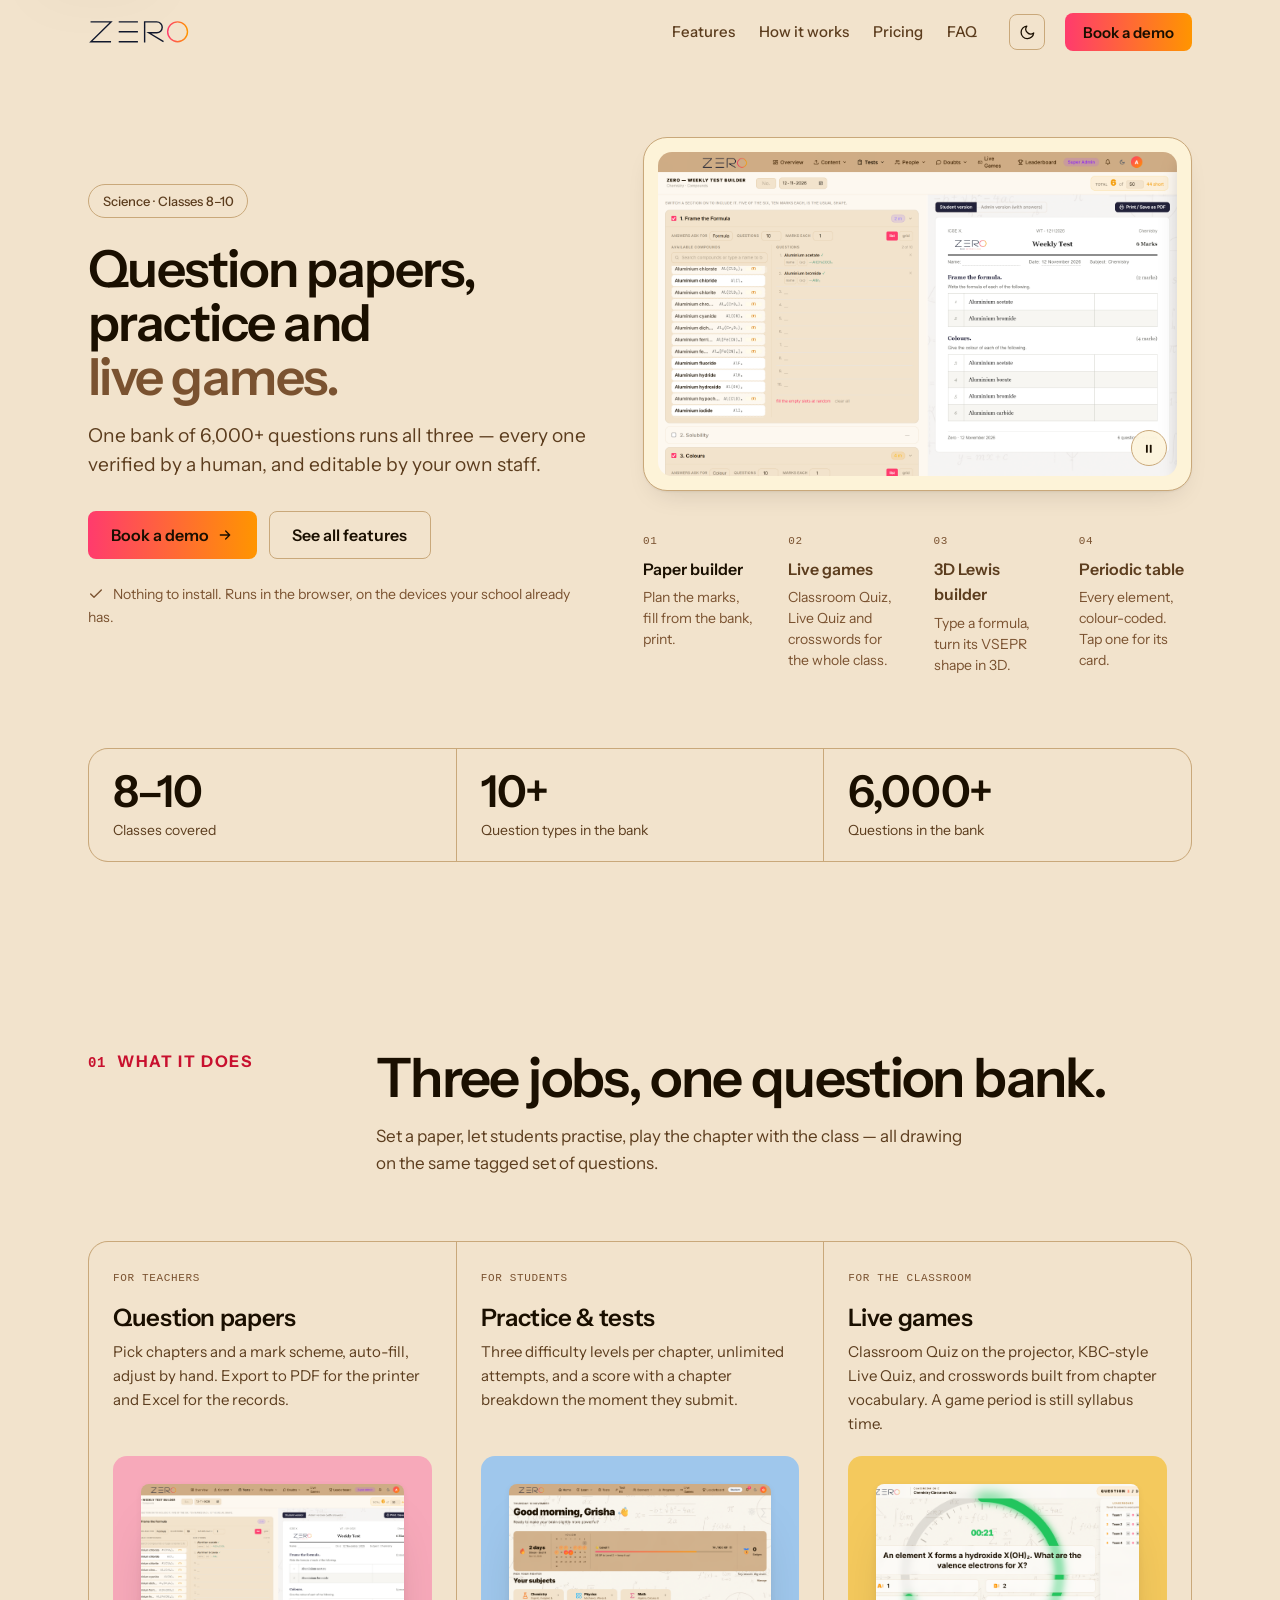
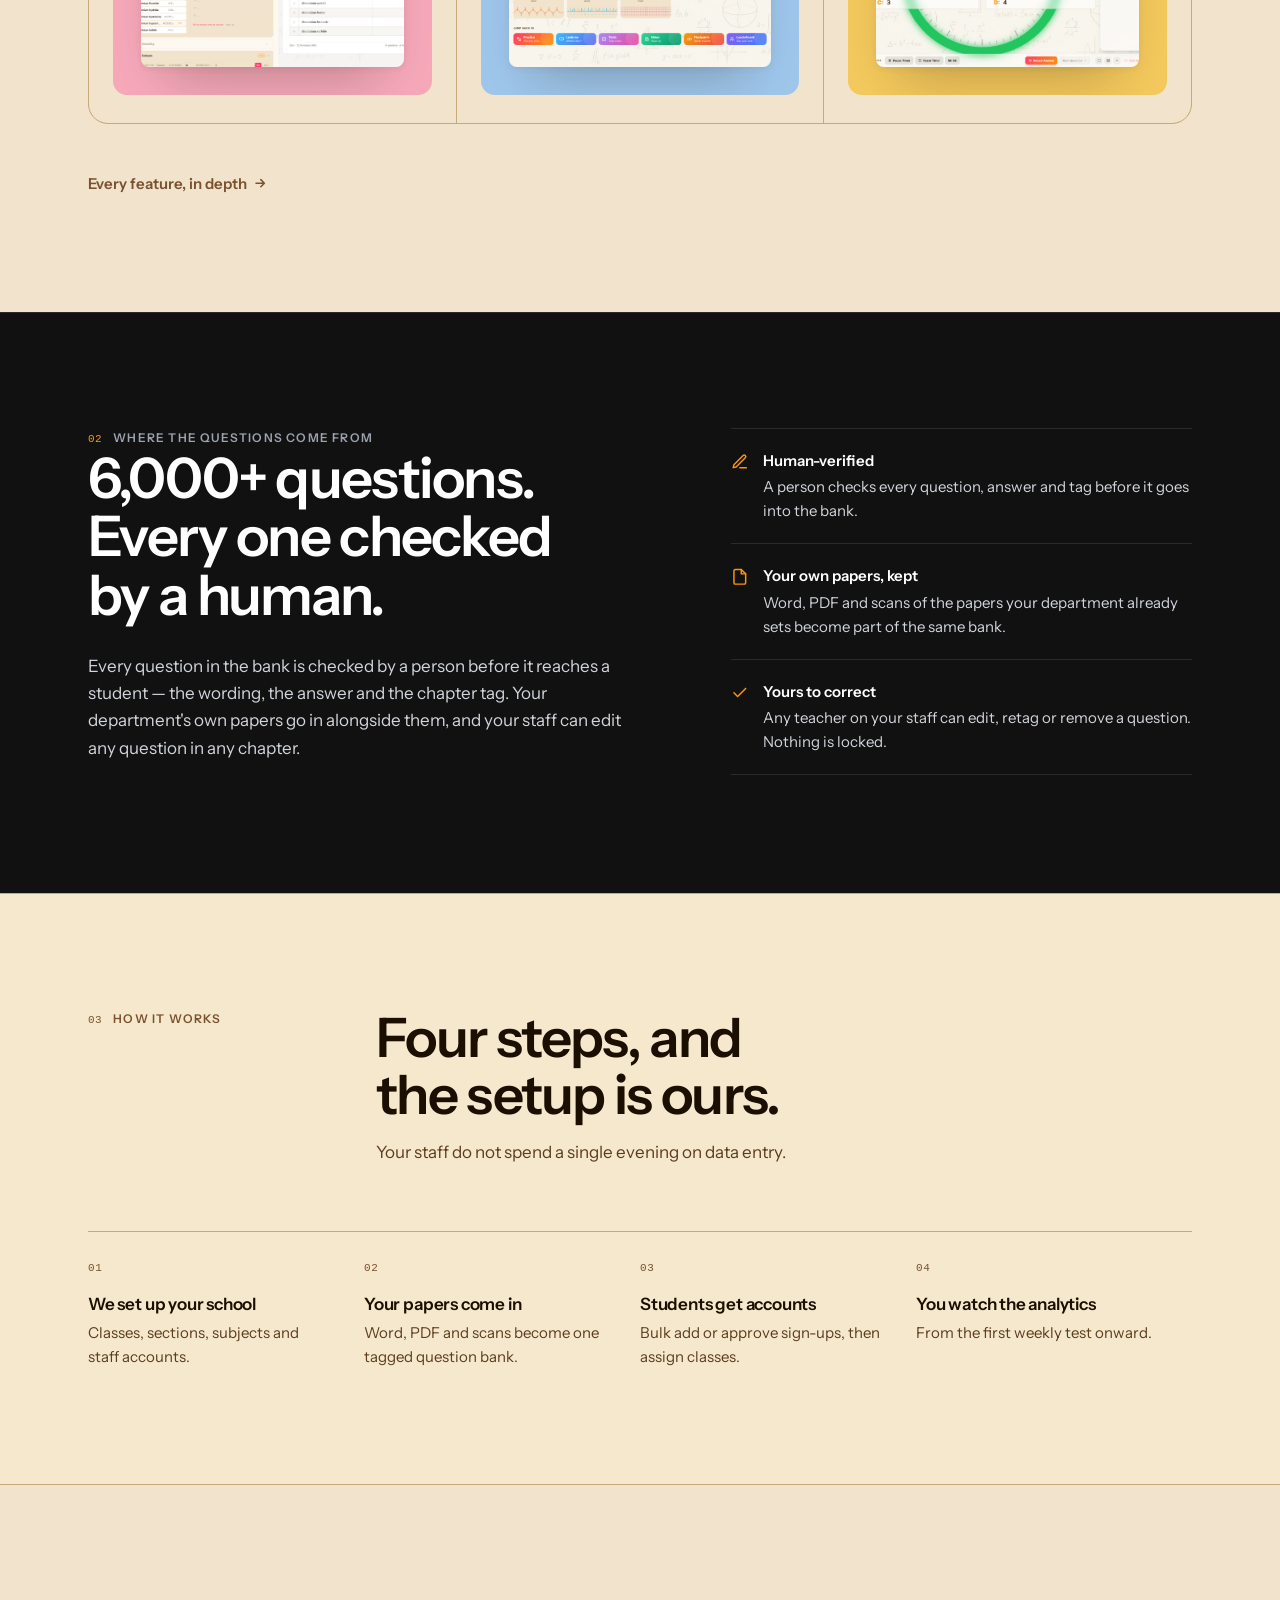
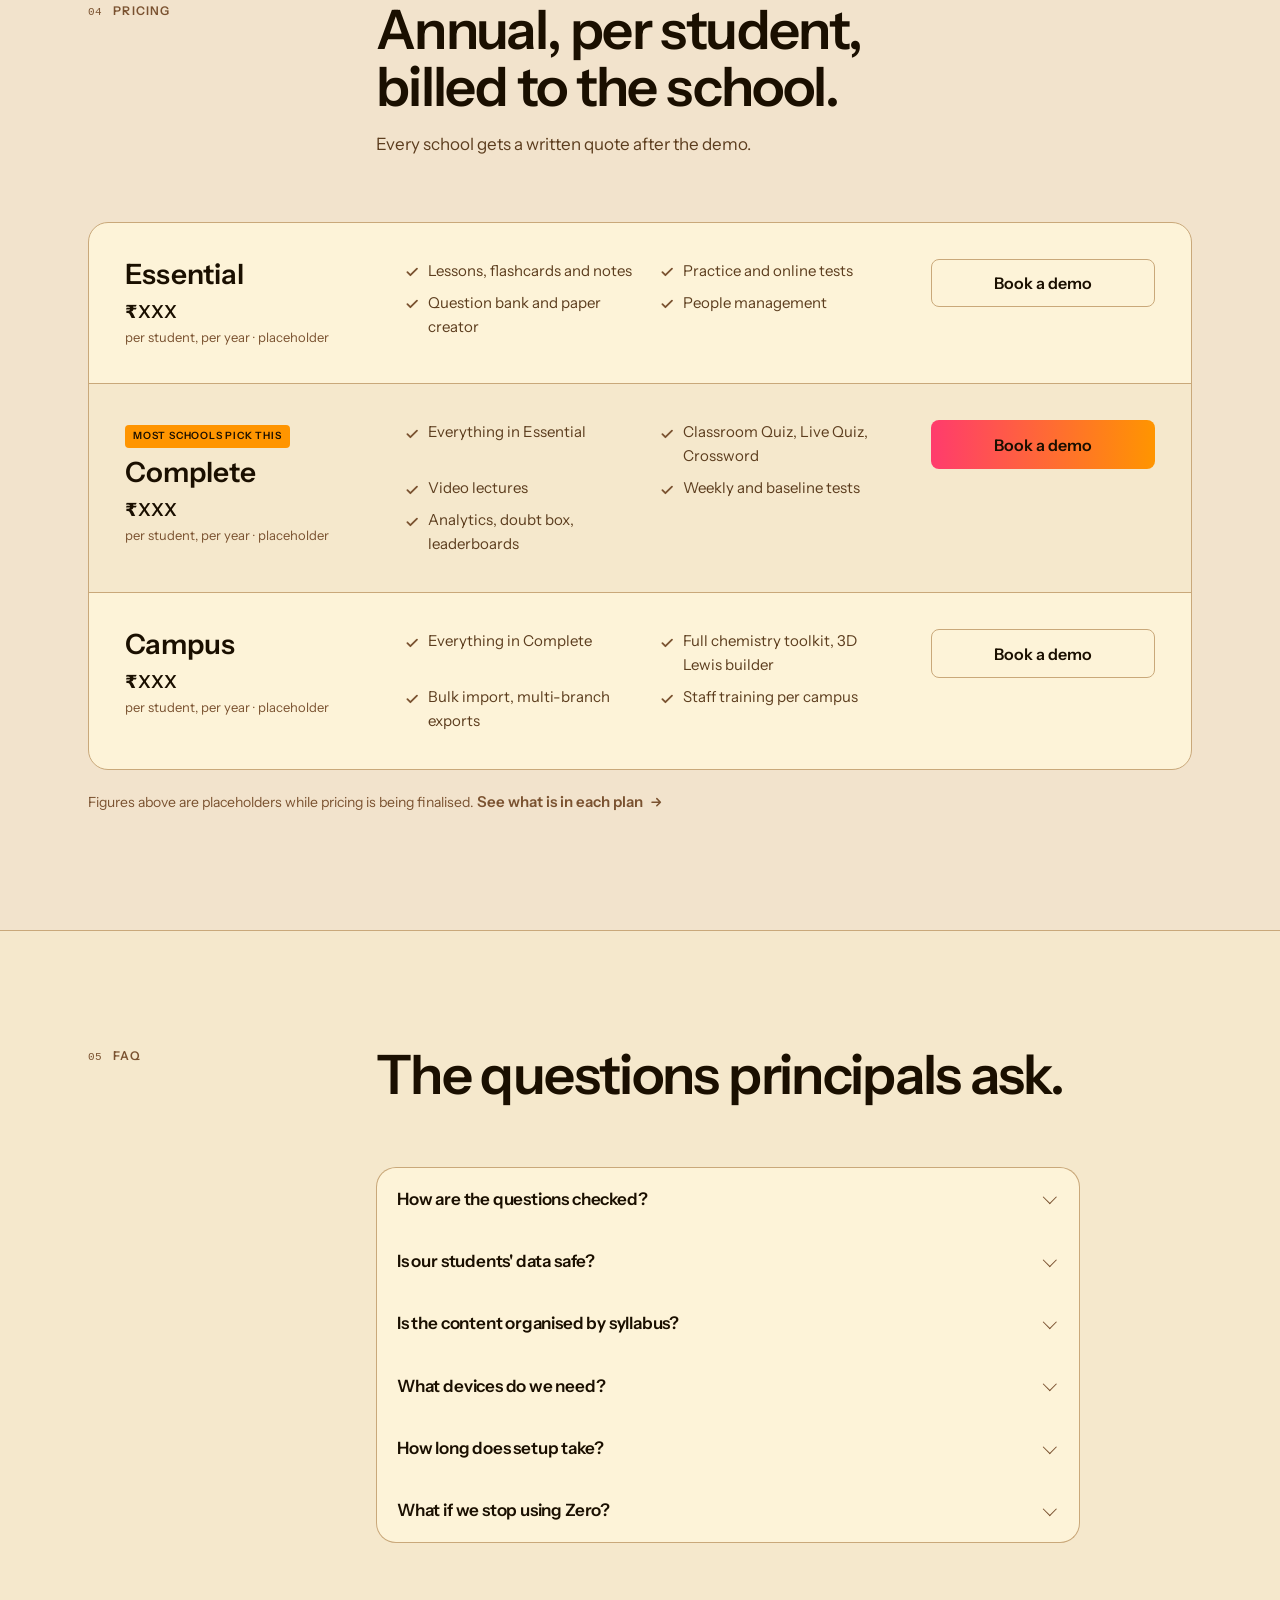
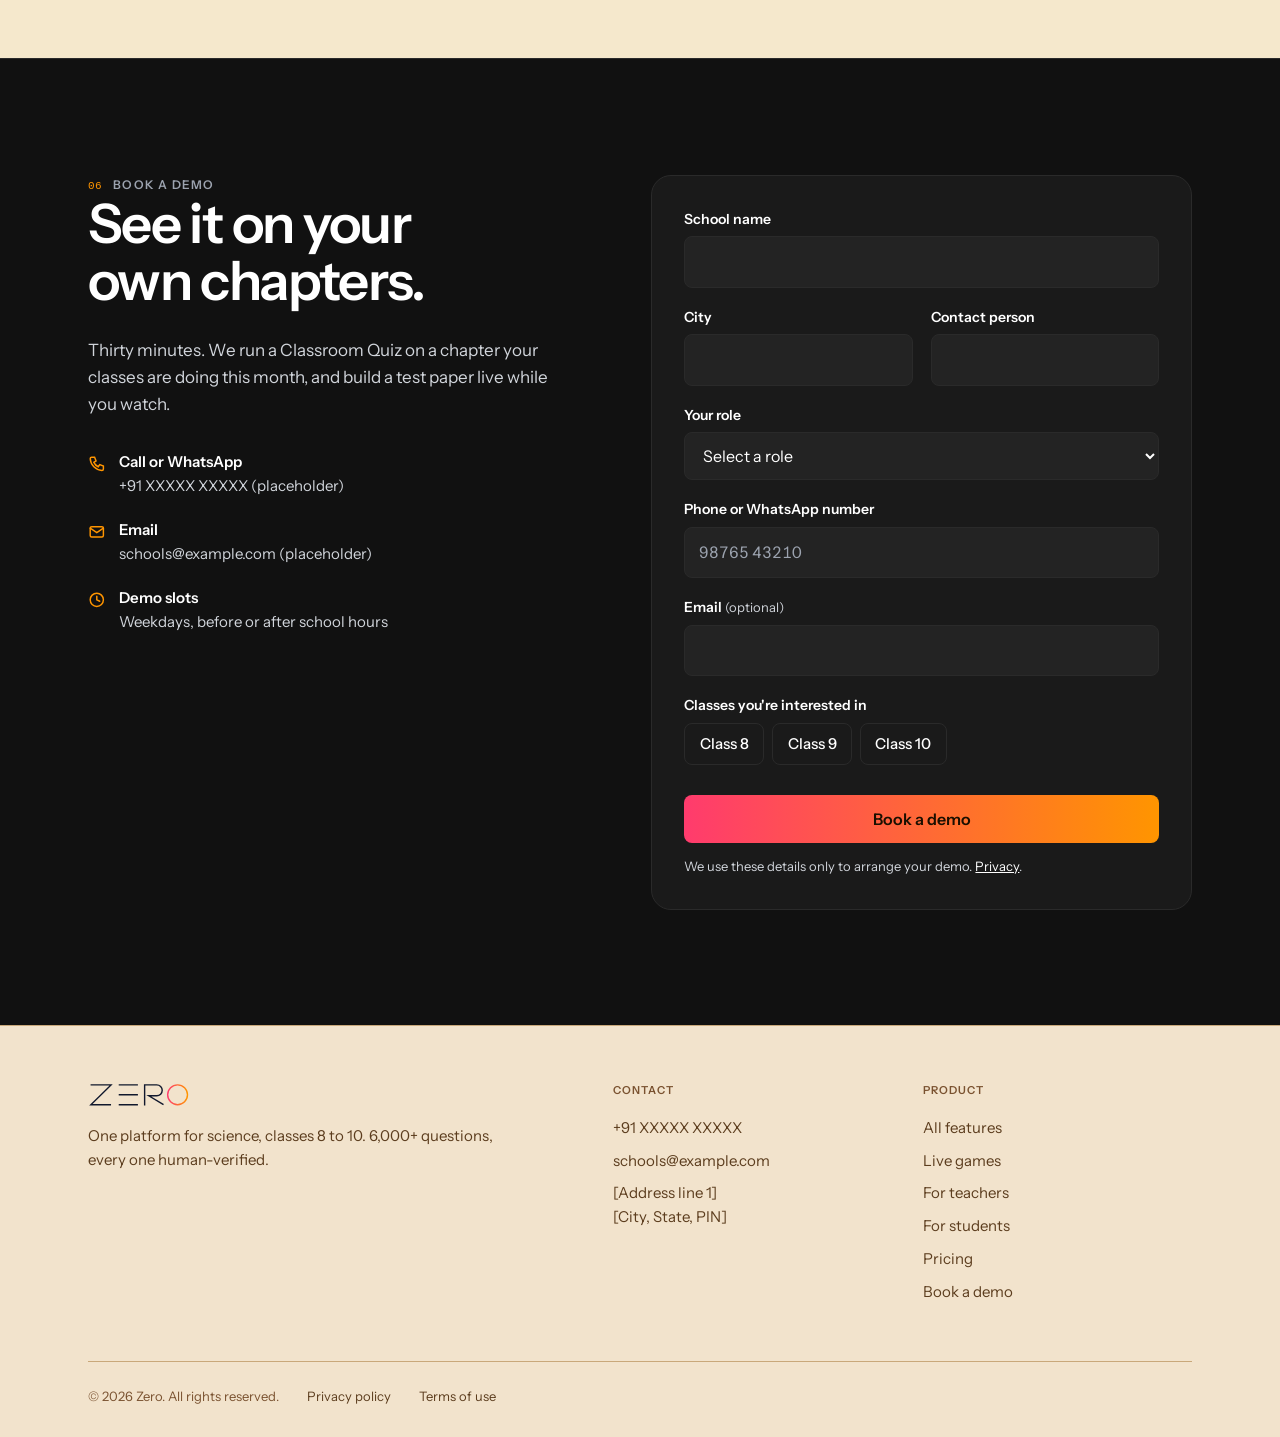
==== commit 6336746c: "uu" ====
--- a/index.html
+++ b/index.html
@@ -129,16 +129,16 @@
       <div class="stage reveal" aria-roledescription="carousel" aria-label="Four features">
         <div class="stage-frame">
           <figure class="stage-shot on" id="stage-1">
-            <img src="img/paper-builder.webp" width="1505" height="585" fetchpriority="high" alt="">
+            <img src="img/paper-builder.webp" width="2880" height="1800" fetchpriority="high" alt="">
           </figure>
           <figure class="stage-shot" id="stage-2" aria-hidden="true">
-            <img src="img/classroom-quiz.webp" width="1440" height="750" loading="lazy" alt="">
+            <img src="img/classroom-quiz.webp" width="2880" height="1800" loading="lazy" alt="">
           </figure>
           <figure class="stage-shot" id="stage-3" aria-hidden="true">
-            <img src="img/lewis-3d.webp" width="900" height="523" loading="lazy" alt="">
+            <img src="img/lewis-3d.webp" width="2880" height="1800" loading="lazy" alt="">
           </figure>
           <figure class="stage-shot" id="stage-4" aria-hidden="true">
-            <img src="img/periodic-table.webp" width="984" height="412" loading="lazy" alt="">
+            <img src="img/periodic-table.webp" width="2880" height="1800" loading="lazy" alt="">
           </figure>
           <button class="stage-pause" type="button" aria-label="Pause slideshow">
             <svg class="i-pause" viewBox="0 0 24 24" fill="currentColor" aria-hidden="true"><rect x="7" y="5" width="3.2" height="14" rx="1"/><rect x="13.8" y="5" width="3.2" height="14" rx="1"/></svg>
@@ -199,7 +199,7 @@
           <h3>Question papers</h3>
           <p>Pick chapters and a mark scheme, auto-fill, adjust by hand. Export to PDF for the printer and Excel for the records.</p>
           <div class="pillar-art shot t-b">
-            <img src="img/paper-mobile.webp" width="705" height="430" loading="lazy" alt="A Class 10 Physics paper, formatted and ready to print.">
+            <img src="img/paper-builder.webp" width="2880" height="1800" loading="lazy" alt="The weekly test builder: sections on the left, the printable Class 10 Chemistry paper on the right.">
           </div>
         </article>
 
@@ -208,7 +208,7 @@
           <h3>Practice &amp; tests</h3>
           <p>Three difficulty levels per chapter, unlimited attempts, and a score with a chapter breakdown the moment they submit.</p>
           <div class="pillar-art shot t-c">
-            <img src="img/student-home.webp" width="1254" height="378" loading="lazy" alt="A student home screen with a two-day streak and level progress.">
+            <img src="img/student-home.webp" width="2880" height="1800" loading="lazy" alt="A student home screen with a two-day streak and level progress.">
           </div>
         </article>
 
@@ -217,7 +217,7 @@
           <h3>Live games</h3>
           <p>Classroom Quiz on the projector, KBC-style Live Quiz, and crosswords built from chapter vocabulary. A game period is still syllabus time.</p>
           <div class="pillar-art shot t-a">
-            <img src="img/classroom-quiz.webp" width="1440" height="750" loading="lazy" alt="A Classroom Quiz on the projector: a chemistry question with four options, a 27-second timer and the team leaderboard.">
+            <img src="img/classroom-quiz.webp" width="2880" height="1800" loading="lazy" alt="A Classroom Quiz on the projector: a chemistry question with four options, a 21-second timer and the team leaderboard.">
           </div>
         </article>
       </div>
--- a/styles.css
+++ b/styles.css
@@ -11,10 +11,10 @@
   color-scheme: light;
 
   /* --- brand ----------------------------------------------------- */
-  --brand: #FF3B6D;
+  --brand: #FF9500;
   --brand-2: #FF9500;
-  --brand-ink: #7A5230;          /* accent text: #FF3B6D is only 2.6:1 on parchment */
-  --brand-red: #B3123F;          /* darker brand pink for text, ~5.4:1 on parchment */
+  --brand-ink: #7A5230;          /* accent text: orange is too low-contrast on parchment */
+  --brand-red: #9A4A00;          /* darker orange for text, ~5:1 on parchment */
   --accent: #FF9500;
   --btn-bg: linear-gradient(90deg, #FF3B6D, #FF9500);
   --btn-fg: #1A0F00;             /* on the gradient; white fails on both ends */
@@ -53,7 +53,7 @@
   --inv-ink: #FFFFFF;
   --inv-ink-2: #D1D5DB;
   --inv-line: #2A2A2A;
-  --inv-brand: #FF3B6D;
+  --inv-brand: #FF9500;
 
   --shadow-s: 0 1px 2px rgba(26, 15, 0, .04), 0 2px 8px -4px rgba(26, 15, 0, .08);
   --shadow: 0 1px 2px rgba(26, 15, 0, .05), 0 12px 28px -14px rgba(26, 15, 0, .18);
@@ -83,8 +83,8 @@
 @media (prefers-color-scheme: dark) {
   :root:not([data-theme="light"]) {
     color-scheme: dark;
-    --brand-ink: #FF3B6D;
-    --brand-red: #FF3B6D;
+    --brand-ink: #FF9500;
+    --brand-red: #FF9500;
     --paper: #0D0D0D;
     --paper-2: #111111;
     --surface: #1A1A1A;
@@ -103,8 +103,8 @@
 }
 :root[data-theme="dark"] {
   color-scheme: dark;
-  --brand-ink: #FF3B6D;
-  --brand-red: #FF3B6D;
+  --brand-ink: #FF9500;
+  --brand-red: #FF9500;
   --paper: #0D0D0D;
   --paper-2: #111111;
   --surface: #1A1A1A;
@@ -222,8 +222,8 @@
   color: var(--brand-ink); font-weight: 500;
 }
 
-#what .label { font-size: 1rem; color: var(--brand-red); }
-#what .label .num { font-size: .875rem; }
+#what .label { font-size: 1rem; font-weight: 800; color: light-dark(#C8102E, #FF4D5E); }
+#what .label .num { font-size: .875rem; font-weight: 700; color: inherit; }
 
 .accent-text { color: var(--brand-ink); }
 em.flourish { font-style: normal; color: var(--brand-ink); }
@@ -497,7 +497,7 @@
 }
 .ui-chip.on { background: var(--ink); color: var(--paper); border-color: var(--ink); }
 .ui-bars { display: flex; align-items: flex-end; gap: .3rem; height: 2.4rem; max-width: 11rem; }
-.ui-bars i { flex: 1; border-radius: 2px 2px 0 0; background: var(--brand); display: block; transform-origin: bottom; }
+.ui-bars i { flex: 1; border-radius: 2px 2px 0 0; background: var(--line); display: block; transform-origin: bottom; }
 .ui-bars i.pick { background: var(--accent); }
 .ui-rank { display: flex; align-items: center; gap: .5rem; padding: .3rem 0; font-weight: 500; }
 .ui-rank b {
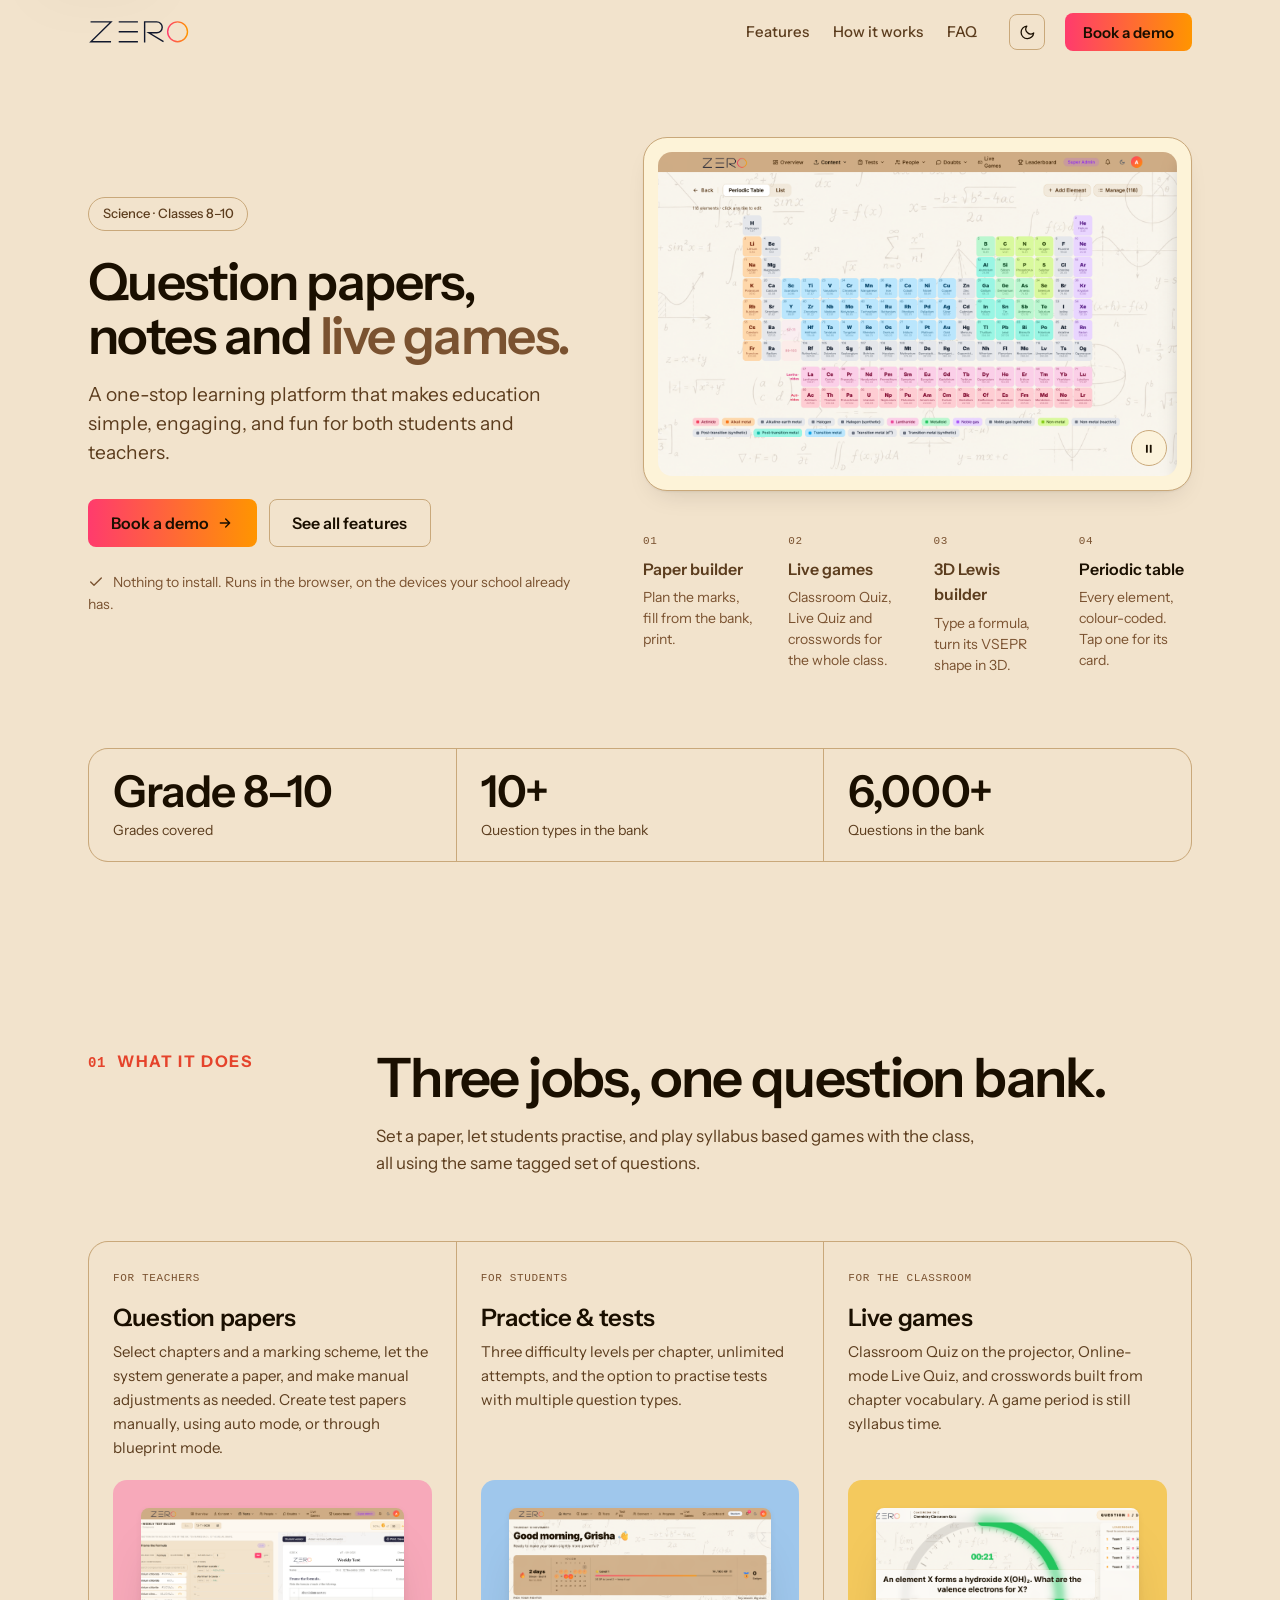
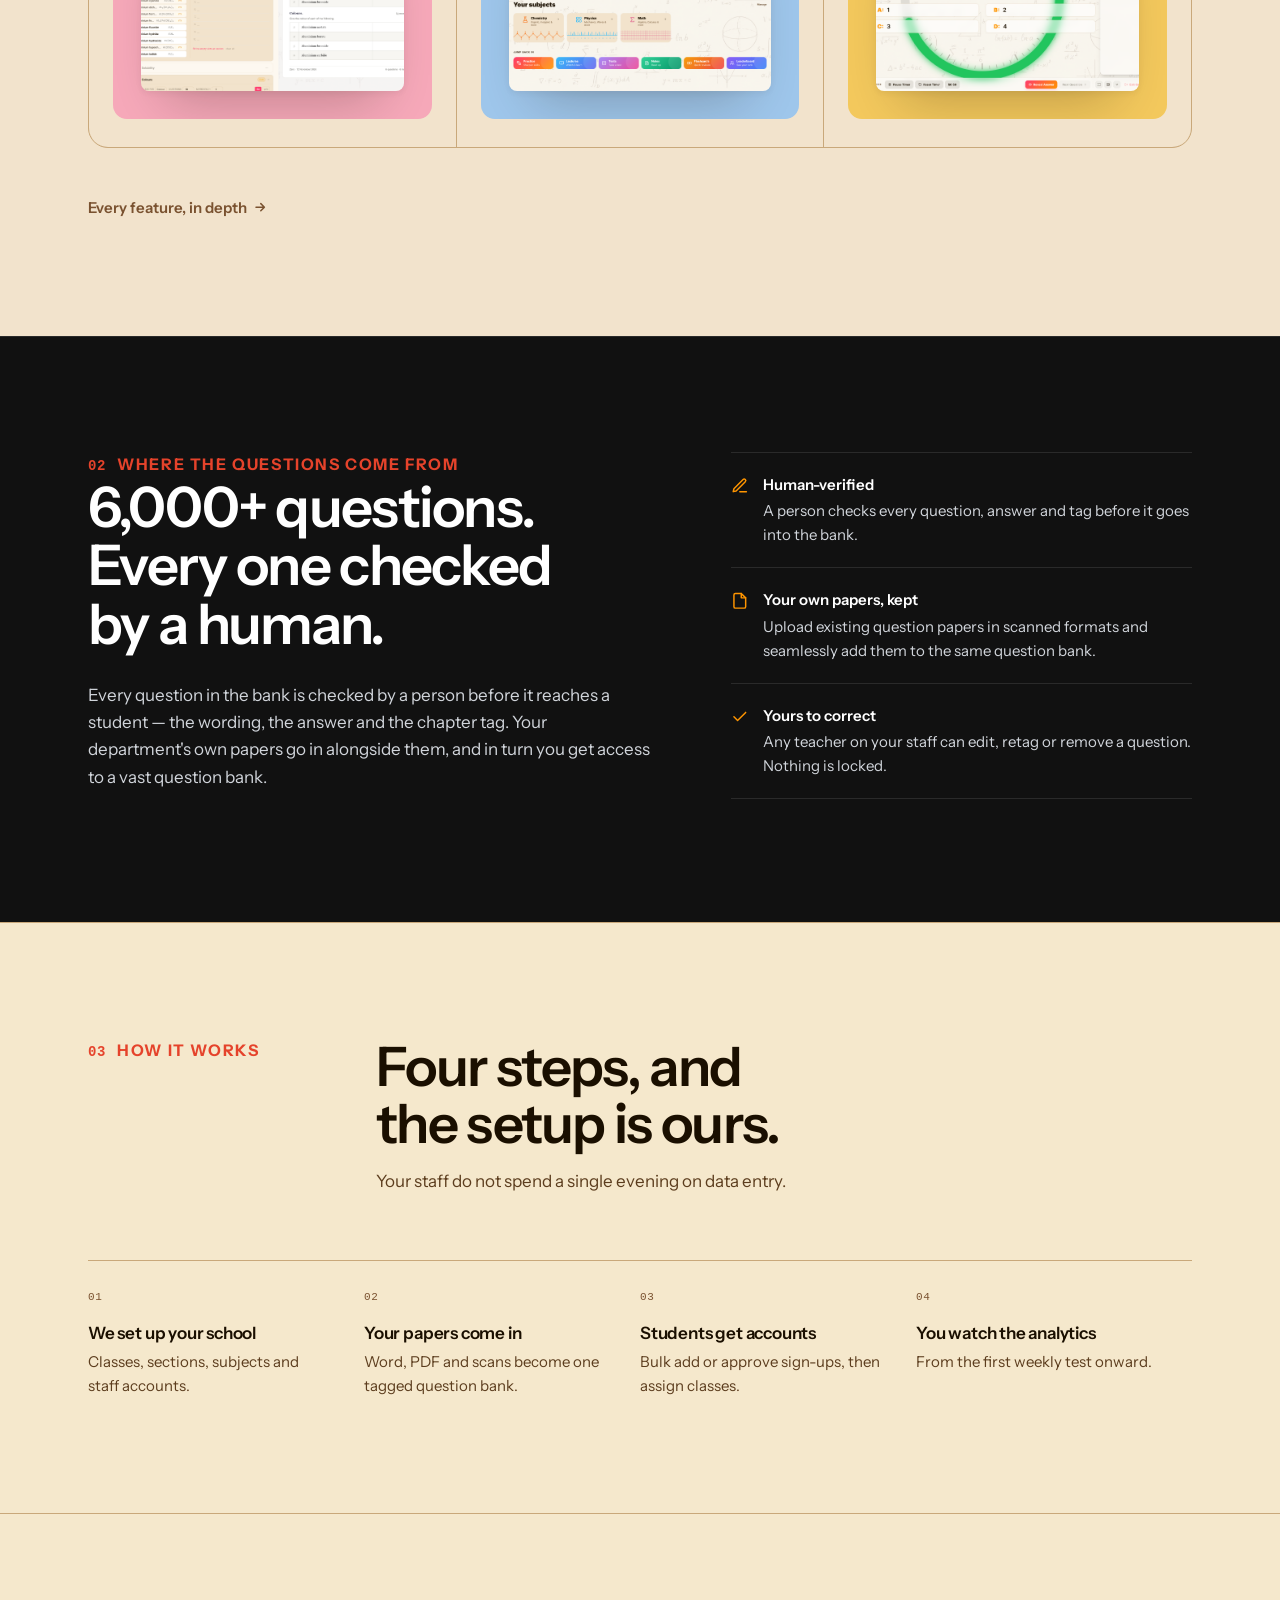
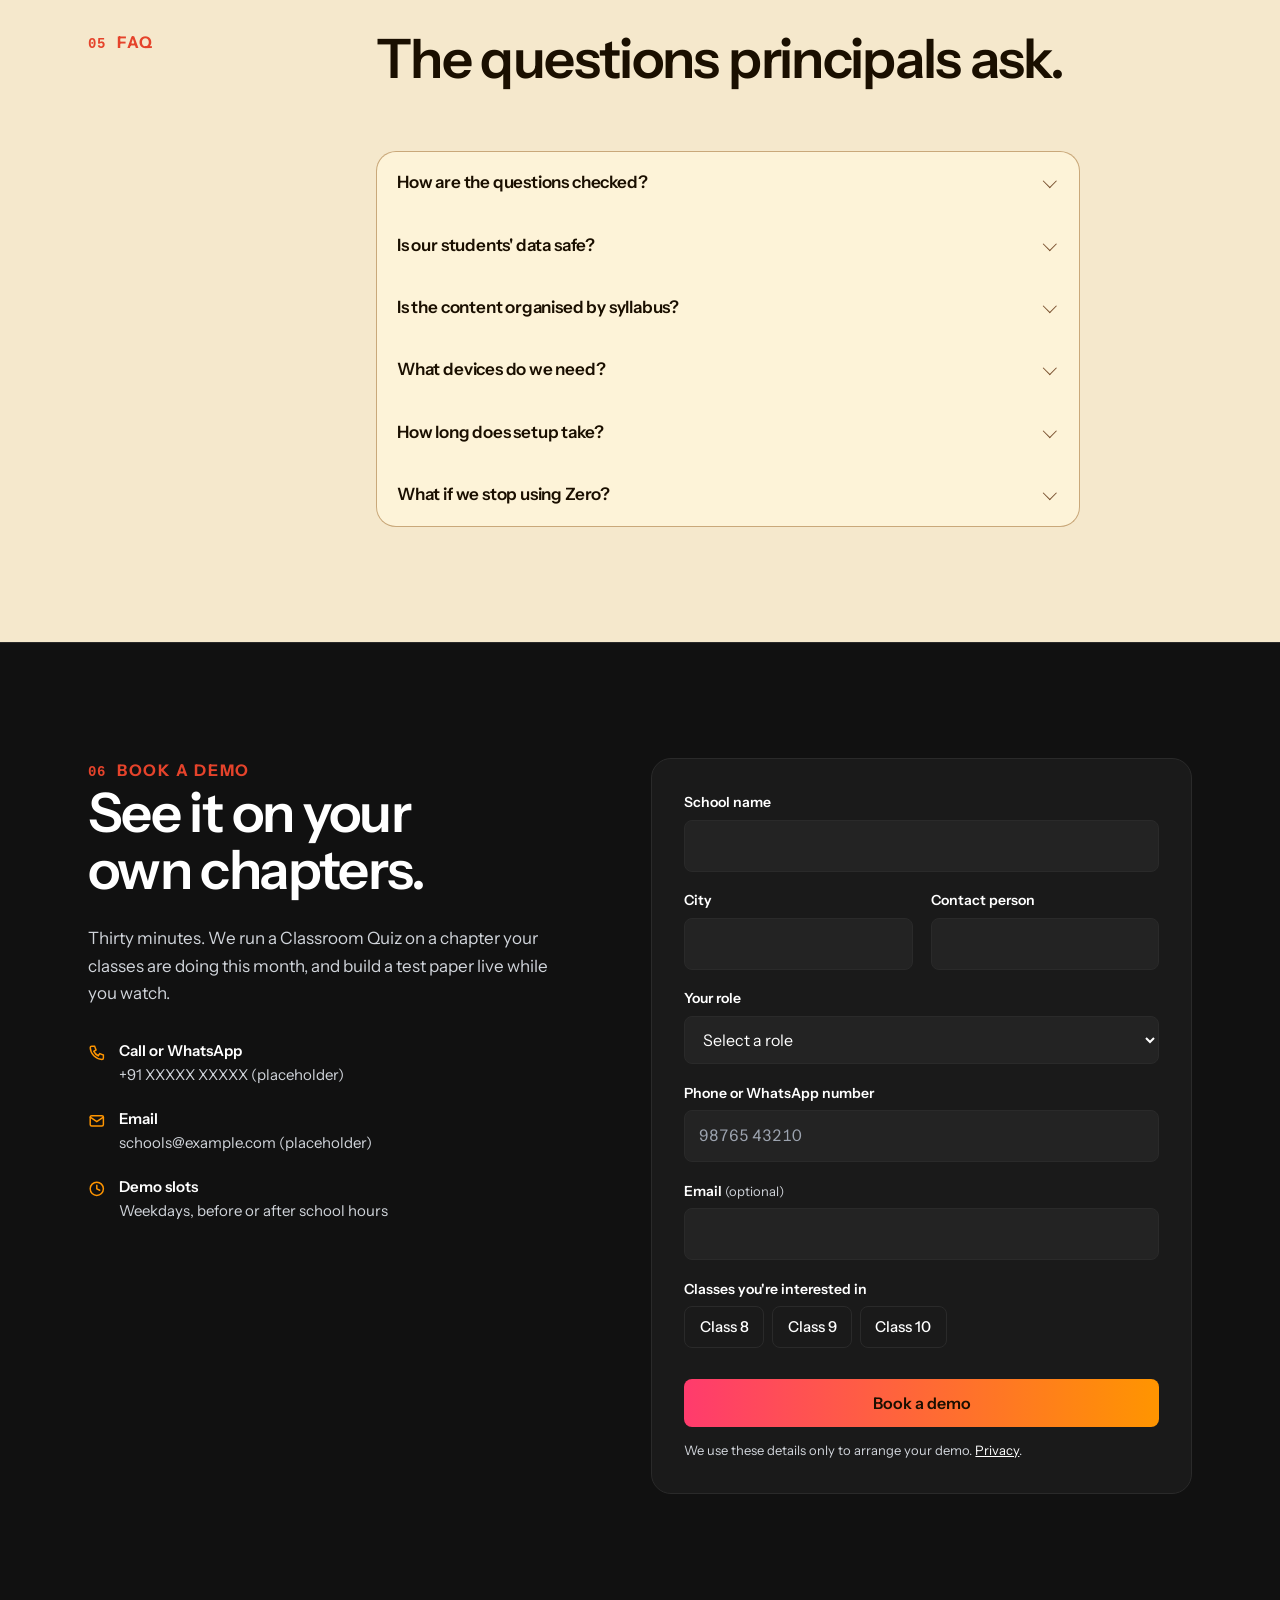
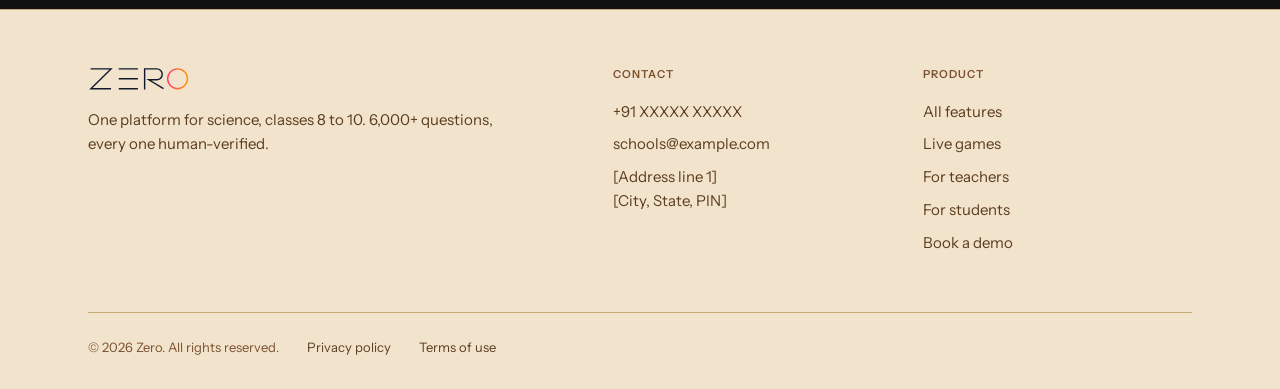
==== commit 335973c1: "latest changes of tejas" ====
--- a/index.html
+++ b/index.html
@@ -5,13 +5,13 @@
 <meta name="viewport" content="width=device-width, initial-scale=1, viewport-fit=cover">
 
 <!-- TODO: brand name, logo and domain are placeholders ("Zero"). Swap before launch. -->
-<title>Zero — question papers, practice and live games for science</title>
+<title>Zero — question papers, notes and live games for science</title>
 <meta name="description" content="One platform for science, classes 8 to 10. Question papers out of your own bank, practice and tests for students, and live games the whole class plays. A bank of 6,000+ questions, every one verified by a human. Book a demo.">
 <link rel="canonical" href="https://example.com/">
 
 <meta property="og:type" content="website">
 <meta property="og:site_name" content="Zero">
-<meta property="og:title" content="Zero — question papers, practice and live games for science">
+<meta property="og:title" content="Zero — question papers, notes and live games for science">
 <meta property="og:description" content="Question papers out of your own bank, practice and tests for students, and live games the whole class plays. A bank of 6,000+ questions, every one verified by a human.">
 <meta property="og:url" content="https://example.com/">
 <!-- TODO: add a real 1200x630 og image at /og.png -->
@@ -67,7 +67,7 @@
       <ul>
         <li><a href="features.html">Features</a></li>
         <li><a href="#how">How it works</a></li>
-        <li><a href="#pricing">Pricing</a></li>
+        <!-- <li><a href="#pricing">Pricing</a></li> -->
         <li><a href="#faq">FAQ</a></li>
       </ul>
     </nav>
@@ -92,7 +92,7 @@
       <div class="menu-panel">
         <a href="features.html">Features</a>
         <a href="#how">How it works</a>
-        <a href="#pricing">Pricing</a>
+        <!-- <a href="#pricing">Pricing</a> -->
         <a href="#faq">FAQ</a>
         <a class="btn btn-primary btn-block" href="#demo">Book a demo</a>
       </div>
@@ -108,8 +108,8 @@
       <div class="hero-grid">
       <div class="hero-copy">
         <p class="hero-tag reveal">Science · Classes 8–10</p>
-        <h1 id="hero-h" class="reveal">Question papers, practice and <em class="flourish">live games.</em></h1>
-        <p class="lede reveal">One bank of 6,000+ questions runs all three — every one verified by a human, and editable by your own staff.</p>
+        <h1 id="hero-h" class="reveal">Question papers, notes and <em class="flourish">live games.</em></h1>
+        <p class="lede reveal">A one-stop learning platform that makes education simple, engaging, and fun for both students and teachers.</p>
 
         <div class="hero-cta reveal">
           <a class="btn btn-primary" href="#demo">
@@ -175,7 +175,7 @@
       </div>
 
       <dl class="facts reveal">
-        <div><dt>Classes covered</dt><dd>8–10</dd></div>
+        <div><dt>Grades covered</dt><dd>Grade 8–10</dd></div>
         <div><dt>Question types in the bank</dt><dd>10+</dd></div>
         <div><dt>Questions in the bank</dt><dd>6,000+</dd></div>
         </dl>
@@ -189,7 +189,7 @@
         <p class="label reveal"><span class="num">01</span> What it does</p>
         <div>
           <h2 id="what-h" class="reveal">Three jobs, one question bank.</h2>
-          <p class="lede reveal">Set a paper, let students practise, play the chapter with the class — all drawing on the same tagged set of questions.</p>
+          <p class="lede reveal">Set a paper, let students practise, and play syllabus based games with the class, all using the same tagged set of questions.</p>
         </div>
       </div>
 
@@ -197,7 +197,7 @@
         <article class="pillar">
           <span class="eyebrow">FOR TEACHERS</span>
           <h3>Question papers</h3>
-          <p>Pick chapters and a mark scheme, auto-fill, adjust by hand. Export to PDF for the printer and Excel for the records.</p>
+          <p>Select chapters and a marking scheme, let the system generate a paper, and make manual adjustments as needed. Create test papers manually, using auto mode, or through blueprint mode.</p>
           <div class="pillar-art shot t-b">
             <img src="img/paper-builder.webp" width="2880" height="1800" loading="lazy" alt="The weekly test builder: sections on the left, the printable Class 10 Chemistry paper on the right.">
           </div>
@@ -206,7 +206,7 @@
         <article class="pillar">
           <span class="eyebrow">FOR STUDENTS</span>
           <h3>Practice &amp; tests</h3>
-          <p>Three difficulty levels per chapter, unlimited attempts, and a score with a chapter breakdown the moment they submit.</p>
+          <p>Three difficulty levels per chapter, unlimited attempts, and the option to practise tests with multiple question types.</p>
           <div class="pillar-art shot t-c">
             <img src="img/student-home.webp" width="2880" height="1800" loading="lazy" alt="A student home screen with a two-day streak and level progress.">
           </div>
@@ -215,7 +215,7 @@
         <article class="pillar">
           <span class="eyebrow">FOR THE CLASSROOM</span>
           <h3>Live games</h3>
-          <p>Classroom Quiz on the projector, KBC-style Live Quiz, and crosswords built from chapter vocabulary. A game period is still syllabus time.</p>
+          <p>Classroom Quiz on the projector, Online-mode Live Quiz, and crosswords built from chapter vocabulary. A game period is still syllabus time.</p>
           <div class="pillar-art shot t-a">
             <img src="img/classroom-quiz.webp" width="2880" height="1800" loading="lazy" alt="A Classroom Quiz on the projector: a chemistry question with four options, a 21-second timer and the team leaderboard.">
           </div>
@@ -238,7 +238,7 @@
         <div>
           <p class="label reveal"><span class="num">02</span> Where the questions come from</p>
           <h2 id="written-h" class="reveal">6,000+ questions. Every one checked by a human.</h2>
-          <p class="lede reveal">Every question in the bank is checked by a person before it reaches a student — the wording, the answer and the chapter tag. Your department's own papers go in alongside them, and your staff can edit any question in any chapter.</p>
+          <p class="lede reveal">Every question in the bank is checked by a person before it reaches a student — the wording, the answer and the chapter tag. Your department's own papers go in alongside them, and in turn you get access to a vast question bank.</p>
         </div>
 
         <ul class="claim-points reveal">
@@ -248,7 +248,7 @@
           </li>
           <li>
             <svg viewBox="0 0 24 24" fill="none" stroke="currentColor" stroke-width="2" stroke-linecap="round" stroke-linejoin="round" aria-hidden="true"><path d="M14 2H6a2 2 0 0 0-2 2v16a2 2 0 0 0 2 2h12a2 2 0 0 0 2-2V8z"/><path d="M14 2v6h6"/></svg>
-            <span><b>Your own papers, kept</b>Word, PDF and scans of the papers your department already sets become part of the same bank.</span>
+            <span><b>Your own papers, kept</b>Upload existing question papers in scanned formats and seamlessly add them to the same question bank.</span>
           </li>
           <li>
             <svg viewBox="0 0 24 24" fill="none" stroke="currentColor" stroke-width="2" stroke-linecap="round" stroke-linejoin="round" aria-hidden="true"><path d="M20 6 9 17l-5-5"/></svg>
@@ -291,7 +291,7 @@
     </div>
   </section>
 
-  <!-- ===================== 04 — PRICING ===================== -->
+  <!-- ===================== 04 — PRICING (commented out for now; restore by removing this comment wrapper and the ones on the #pricing links) =====================
   <section class="sec" id="pricing" aria-labelledby="price-h">
     <div class="wrap">
       <div class="sec-head">
@@ -302,8 +302,8 @@
         </div>
       </div>
 
-      <!-- TODO: PLACEHOLDER PRICING. Replace every ₹XXX with the real annual per-student
-           figure, and add minimum student counts, before this page goes live. -->
+      TODO: PLACEHOLDER PRICING. Replace every ₹XXX with the real annual per-student
+           figure, and add minimum student counts, before this page goes live.
       <div class="plans reveal">
         <article class="plan">
           <div class="plan-id">
@@ -328,7 +328,7 @@
           <ul class="plan-feat">
             <li><svg viewBox="0 0 24 24" fill="none" stroke="currentColor" stroke-width="3" stroke-linecap="round" stroke-linejoin="round" aria-hidden="true"><path d="M20 6 9 17l-5-5"/></svg>Everything in Essential</li>
             <li><svg viewBox="0 0 24 24" fill="none" stroke="currentColor" stroke-width="3" stroke-linecap="round" stroke-linejoin="round" aria-hidden="true"><path d="M20 6 9 17l-5-5"/></svg>Classroom Quiz, Live Quiz, Crossword</li>
-            <li><svg viewBox="0 0 24 24" fill="none" stroke="currentColor" stroke-width="3" stroke-linecap="round" stroke-linejoin="round" aria-hidden="true"><path d="M20 6 9 17l-5-5"/></svg>Video lectures</li>
+            <li><svg viewBox="0 0 24 24" fill="none" stroke="currentColor" stroke-width="3" stroke-linecap="round" stroke-linejoin="round" aria-hidden="true"><path d="M20 6 9 17l-5-5"/></svg>Audio lectures</li>
             <li><svg viewBox="0 0 24 24" fill="none" stroke="currentColor" stroke-width="3" stroke-linecap="round" stroke-linejoin="round" aria-hidden="true"><path d="M20 6 9 17l-5-5"/></svg>Weekly and baseline tests</li>
             <li><svg viewBox="0 0 24 24" fill="none" stroke="currentColor" stroke-width="3" stroke-linecap="round" stroke-linejoin="round" aria-hidden="true"><path d="M20 6 9 17l-5-5"/></svg>Analytics, doubt box, leaderboards</li>
           </ul>
@@ -353,6 +353,7 @@
       <p class="p-note reveal">Figures above are placeholders while pricing is being finalised. <a class="more" href="features.html" style="margin-top:0">See what is in each plan<svg viewBox="0 0 24 24" fill="none" stroke="currentColor" stroke-width="2.5" stroke-linecap="round" stroke-linejoin="round" aria-hidden="true"><path d="M5 12h14M13 6l6 6-6 6"/></svg></a></p>
     </div>
   </section>
+  -->
 
   <!--
     ============================ TESTIMONIALS ============================
@@ -559,7 +560,7 @@
           <li><a href="features.html#games">Live games</a></li>
           <li><a href="features.html#teachers">For teachers</a></li>
           <li><a href="features.html#students">For students</a></li>
-          <li><a href="#pricing">Pricing</a></li>
+          <!-- <li><a href="#pricing">Pricing</a></li> -->
           <li><a href="#demo">Book a demo</a></li>
         </ul>
       </div>
--- a/styles.css
+++ b/styles.css
@@ -214,16 +214,13 @@
 
 .label {
   display: flex; align-items: baseline; gap: .7rem;
-  font-size: .75rem; font-weight: 600; letter-spacing: .1em;
-  text-transform: uppercase; color: var(--ink-3); margin: 0;
+  font-size: 1rem; font-weight: 800; letter-spacing: .1em;
+  text-transform: uppercase; color: light-dark(#E5432B, #FF6347); margin: 0;
 }
 .label .num {
-  font-family: var(--mono); font-size: .6875rem; letter-spacing: .04em;
-  color: var(--brand-ink); font-weight: 500;
-}
-
-#what .label { font-size: 1rem; font-weight: 800; color: light-dark(#C8102E, #FF4D5E); }
-#what .label .num { font-size: .875rem; font-weight: 700; color: inherit; }
+  font-family: var(--mono); font-size: .875rem; letter-spacing: .04em;
+  color: inherit; font-weight: 700;
+}
 
 .accent-text { color: var(--brand-ink); }
 em.flourish { font-style: normal; color: var(--brand-ink); }
@@ -829,3 +826,5 @@
 .endcap h2 { max-width: none; }
 .endcap .lede { margin-inline: auto; }
 .endcap .hero-cta { justify-content: center; margin-top: 1.75rem; }
+
+[hidden] { display: none !important; }
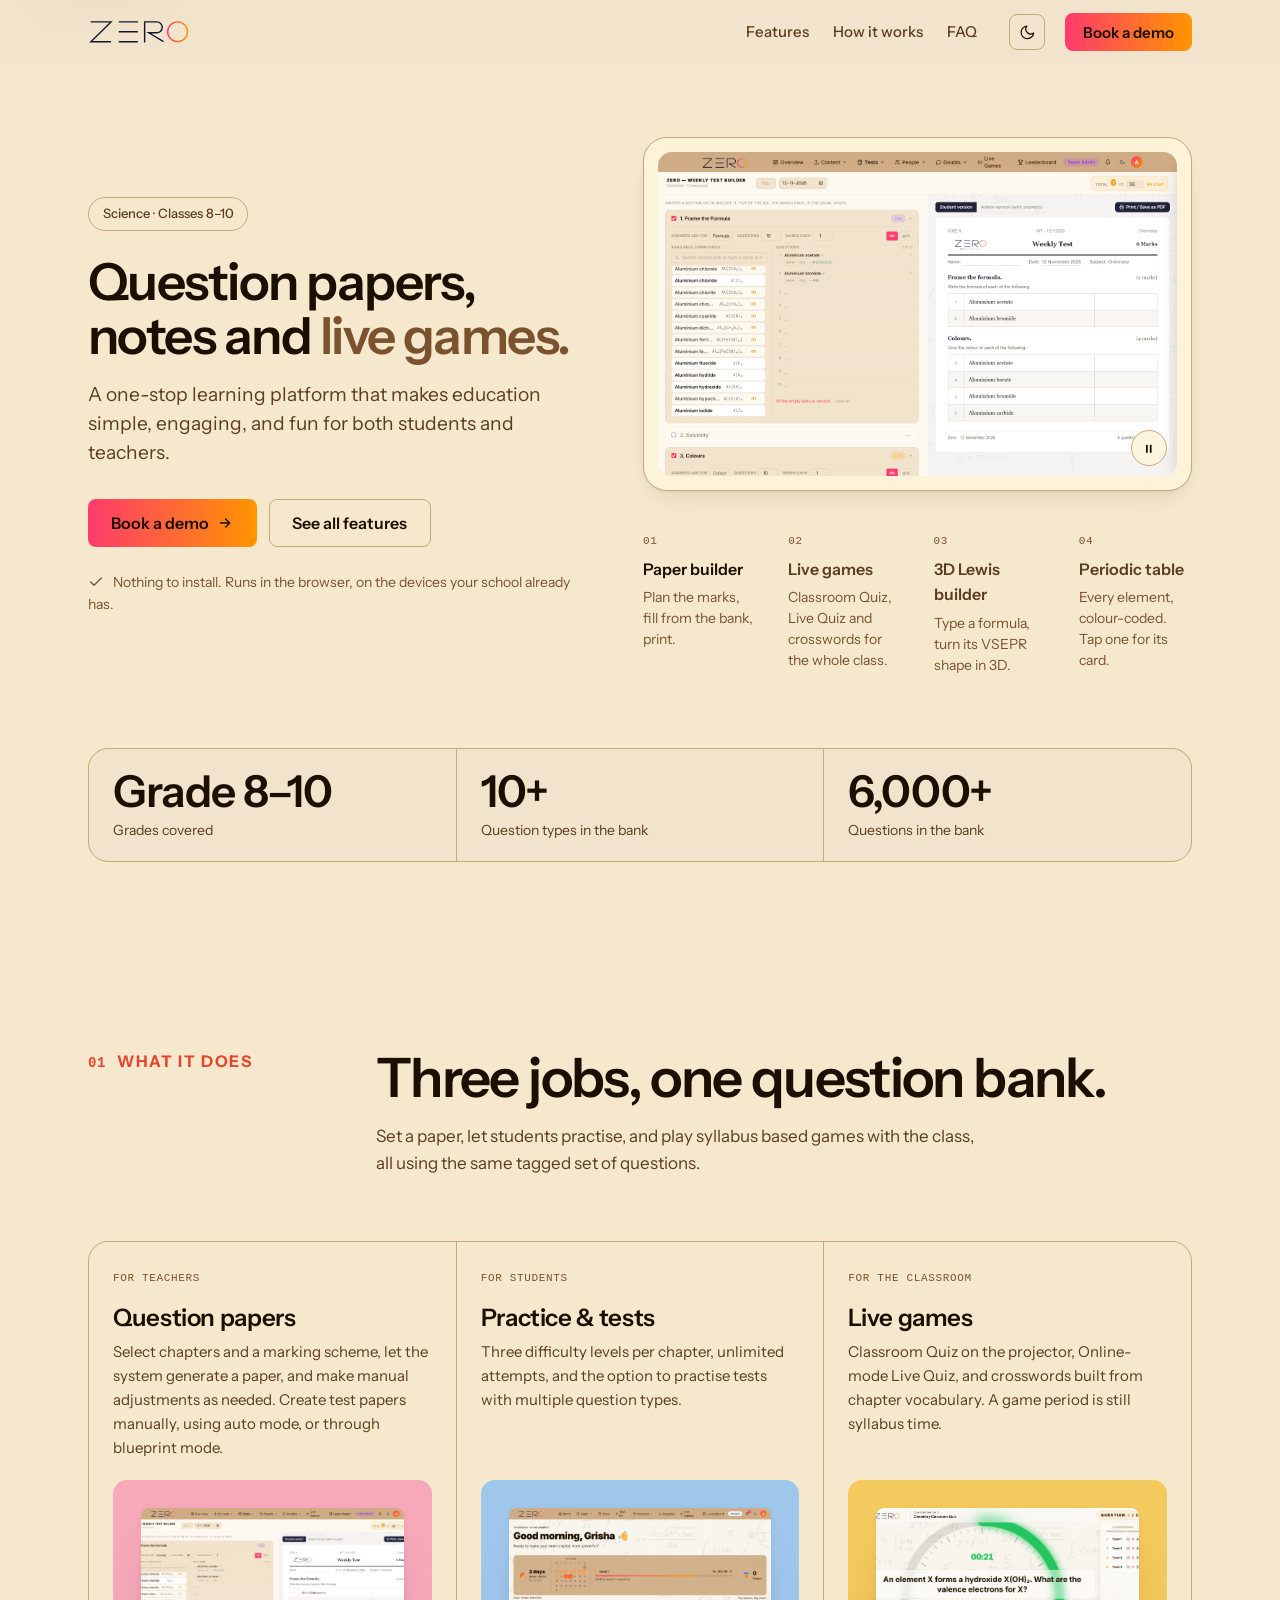
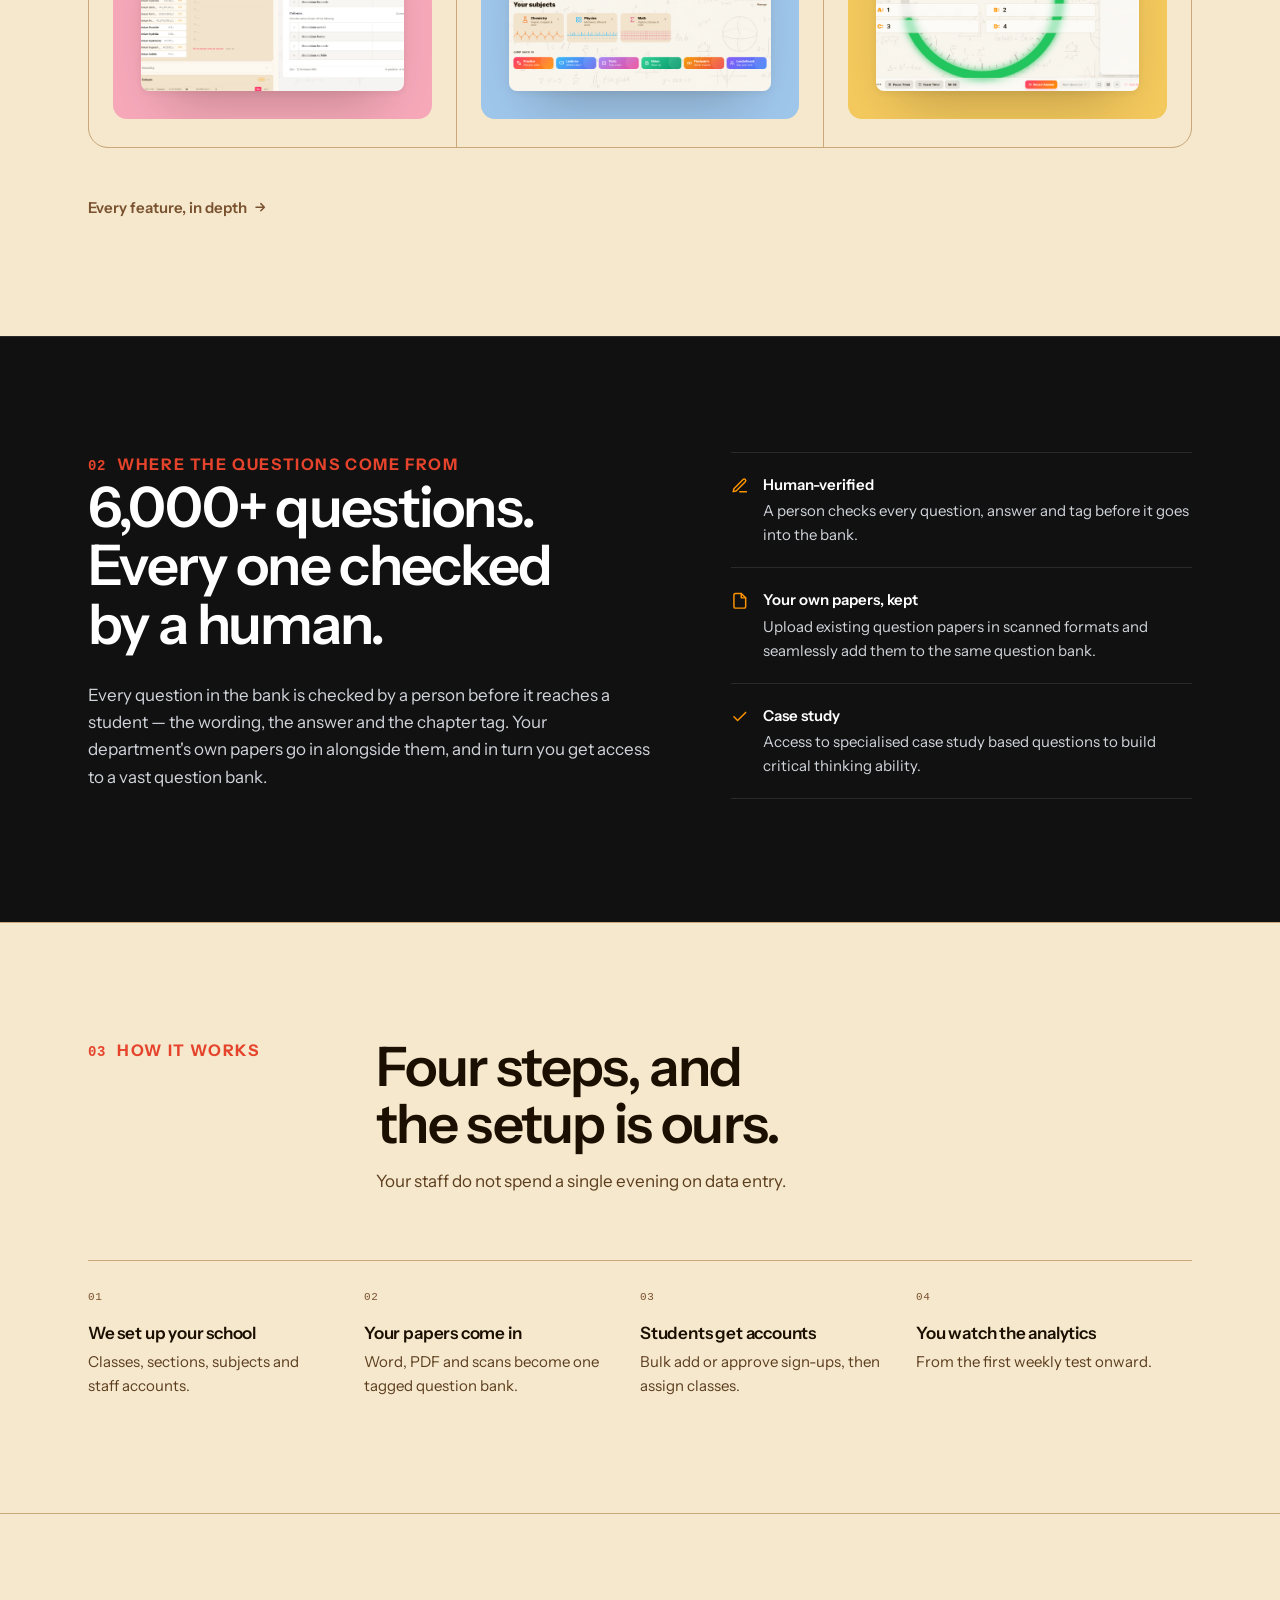
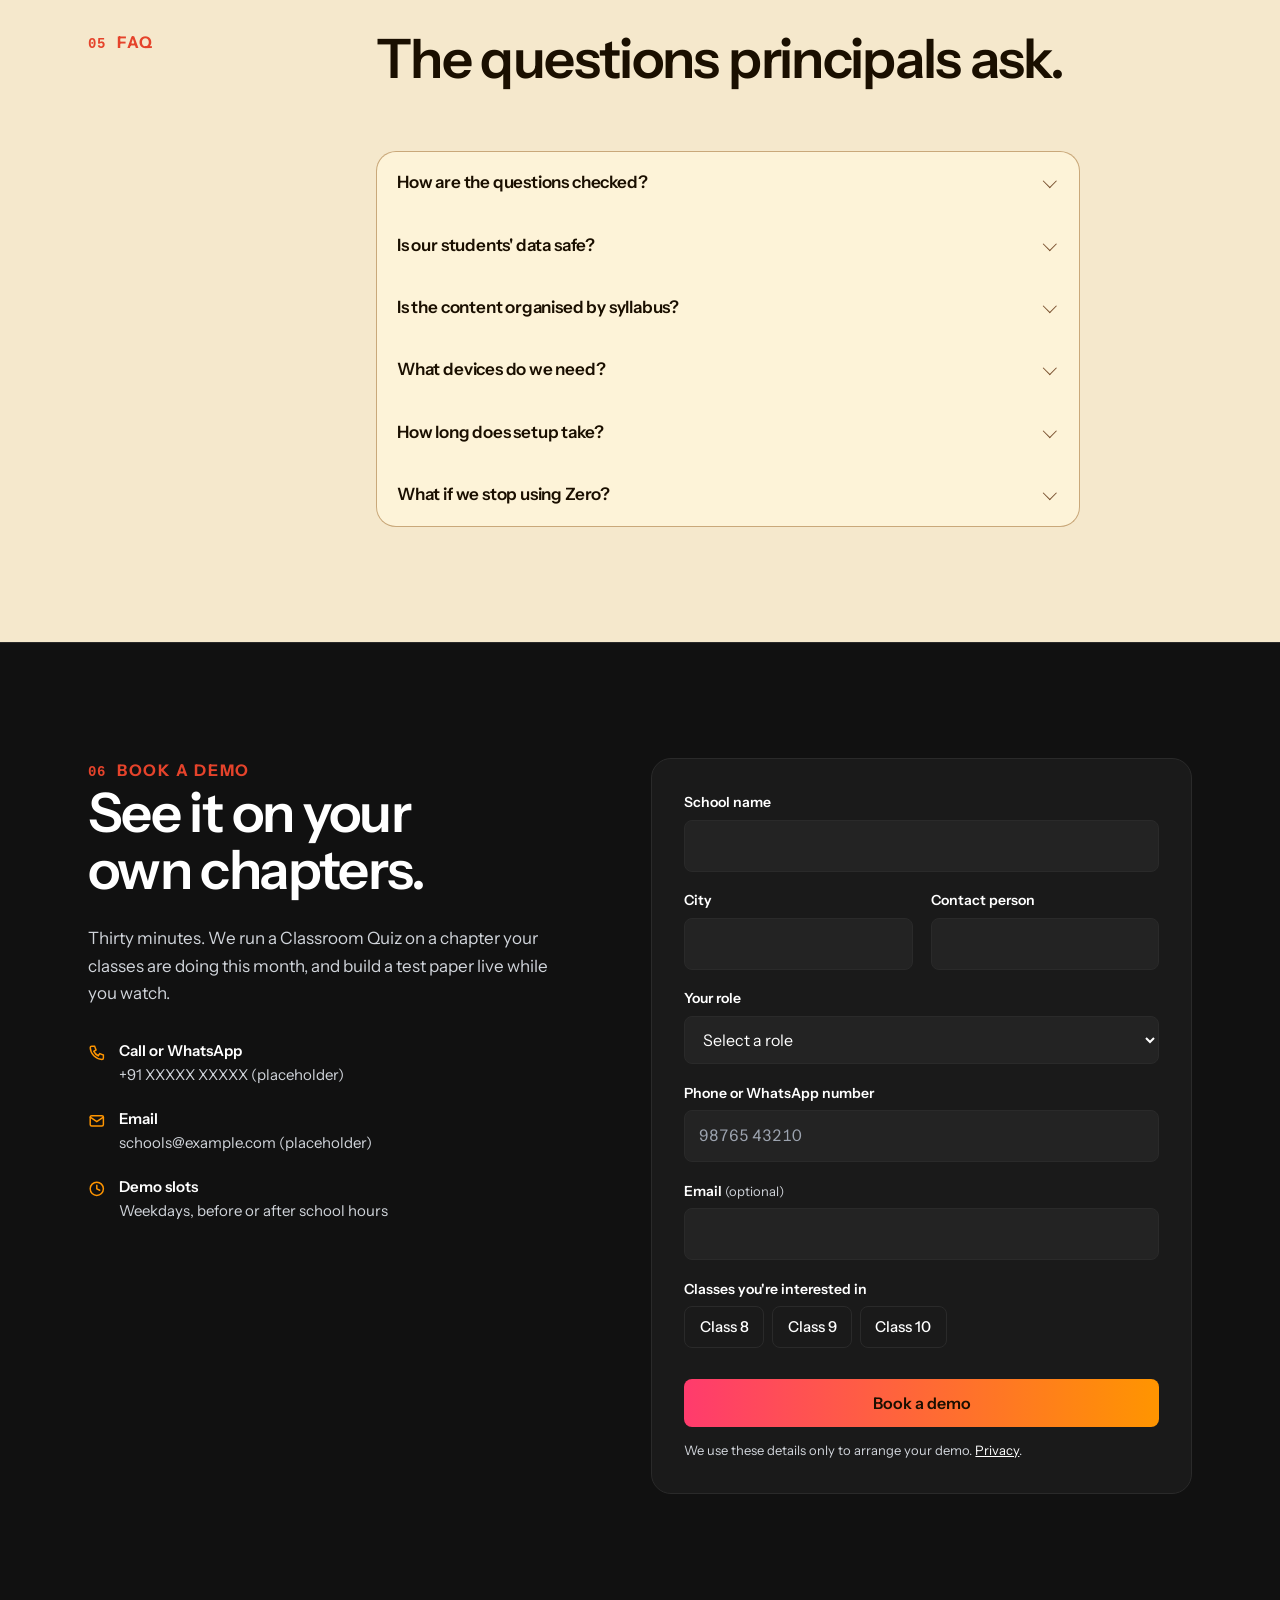
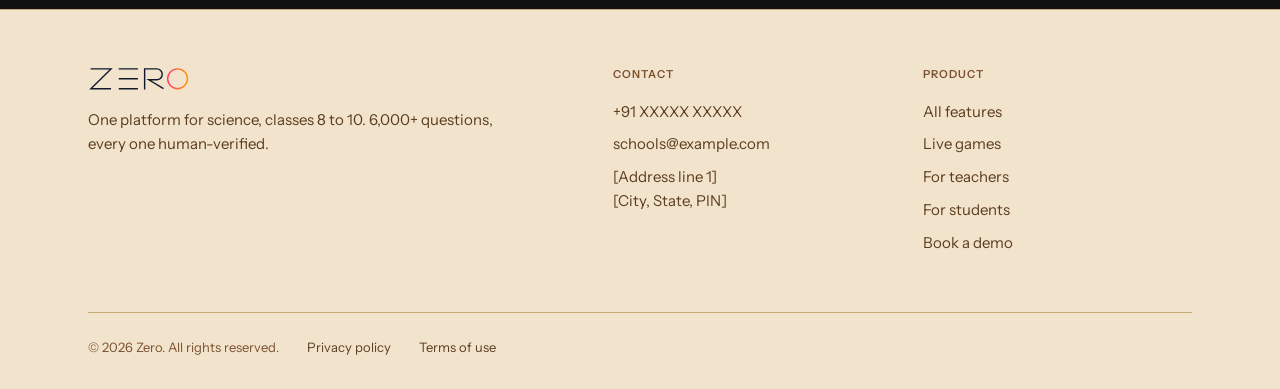
==== commit 887b7cf0: "latest" ====
--- a/index.html
+++ b/index.html
@@ -103,7 +103,7 @@
 <main id="main">
 
   <!-- ============================= HERO ============================= -->
-  <section class="hero" aria-labelledby="hero-h">
+  <section class="hero sec-alt" aria-labelledby="hero-h">
     <div class="wrap">
       <div class="hero-grid">
       <div class="hero-copy">
@@ -183,7 +183,7 @@
   </section>
 
   <!-- ===================== 01 — THE THREE PILLARS ===================== -->
-  <section class="sec" id="what" aria-labelledby="what-h">
+  <section class="sec sec-alt" id="what"aria-labelledby="what-h">
     <div class="wrap">
       <div class="sec-head">
         <p class="label reveal"><span class="num">01</span> What it does</p>
@@ -252,7 +252,7 @@
           </li>
           <li>
             <svg viewBox="0 0 24 24" fill="none" stroke="currentColor" stroke-width="2" stroke-linecap="round" stroke-linejoin="round" aria-hidden="true"><path d="M20 6 9 17l-5-5"/></svg>
-            <span><b>Yours to correct</b>Any teacher on your staff can edit, retag or remove a question. Nothing is locked.</span>
+            <span><b>Case study</b>Access to specialised case study based questions to build critical thinking ability.</span>
           </li>
         </ul>
       </div>
